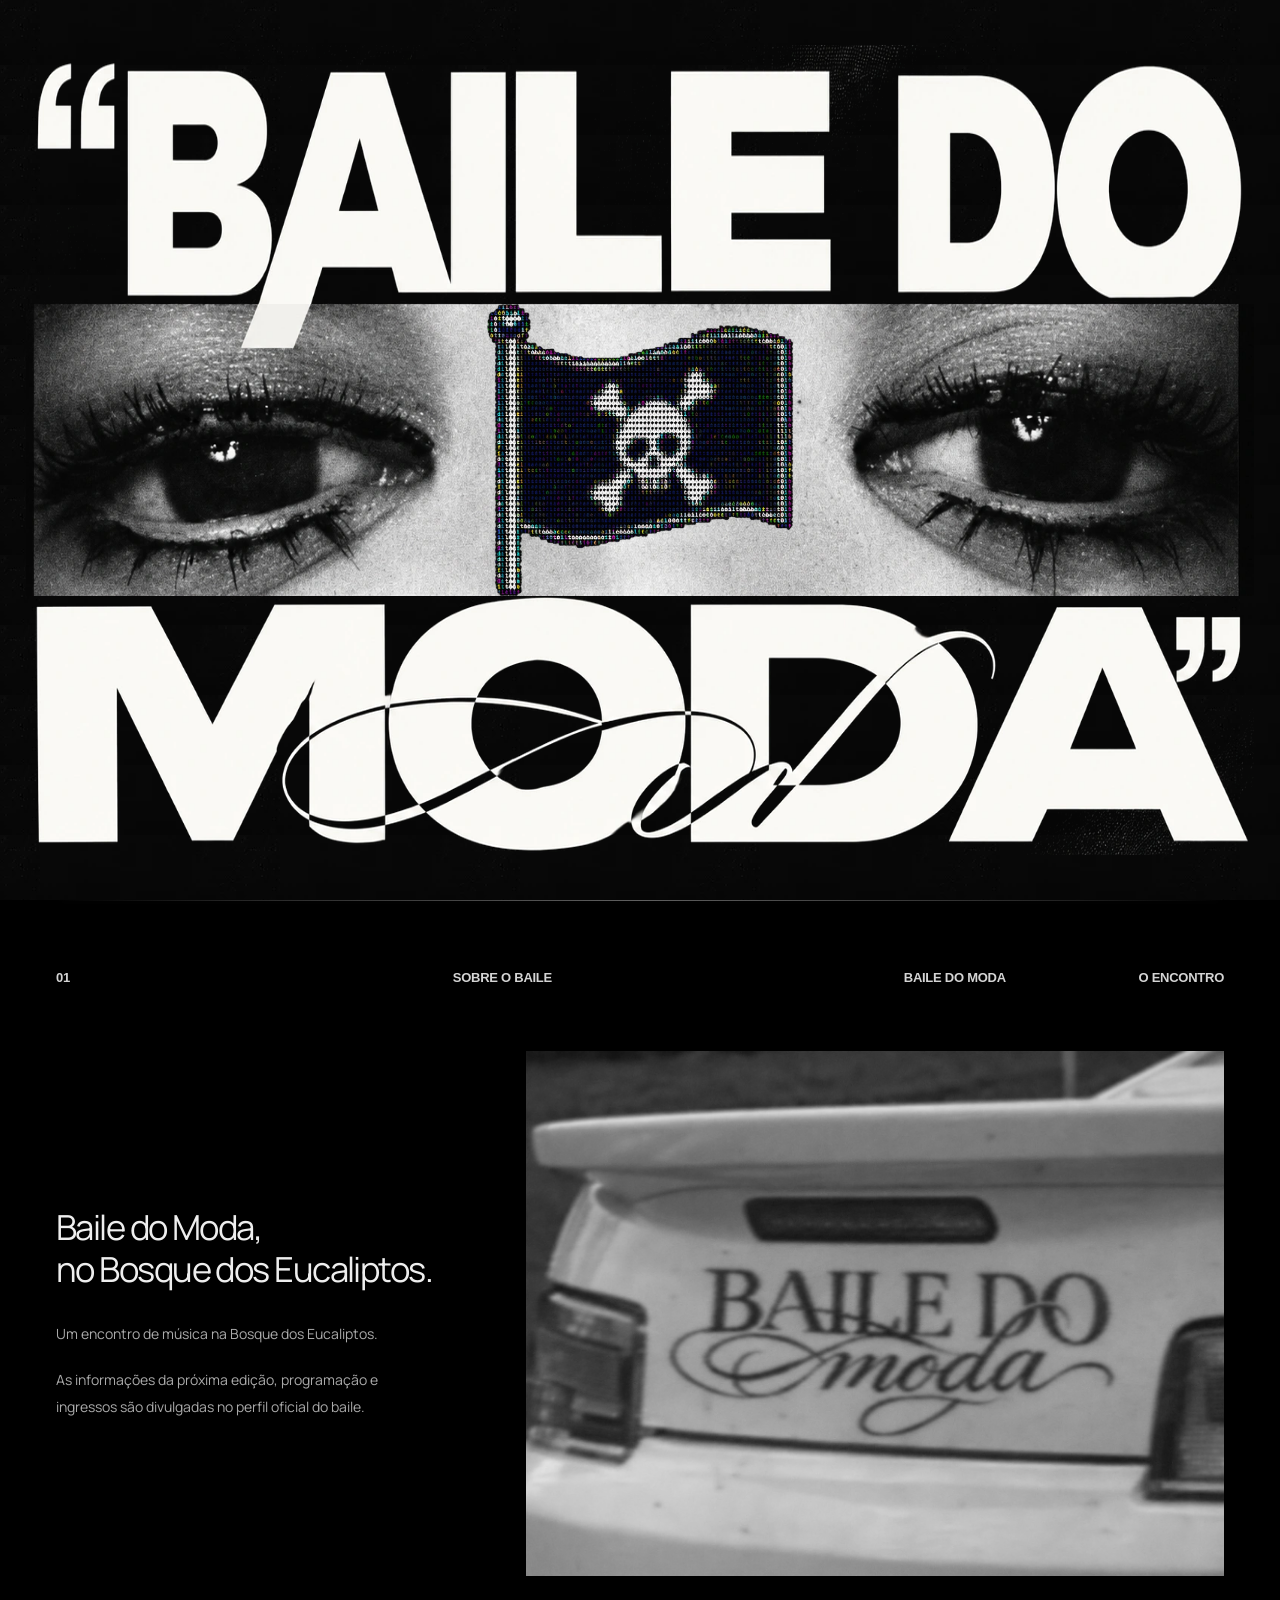
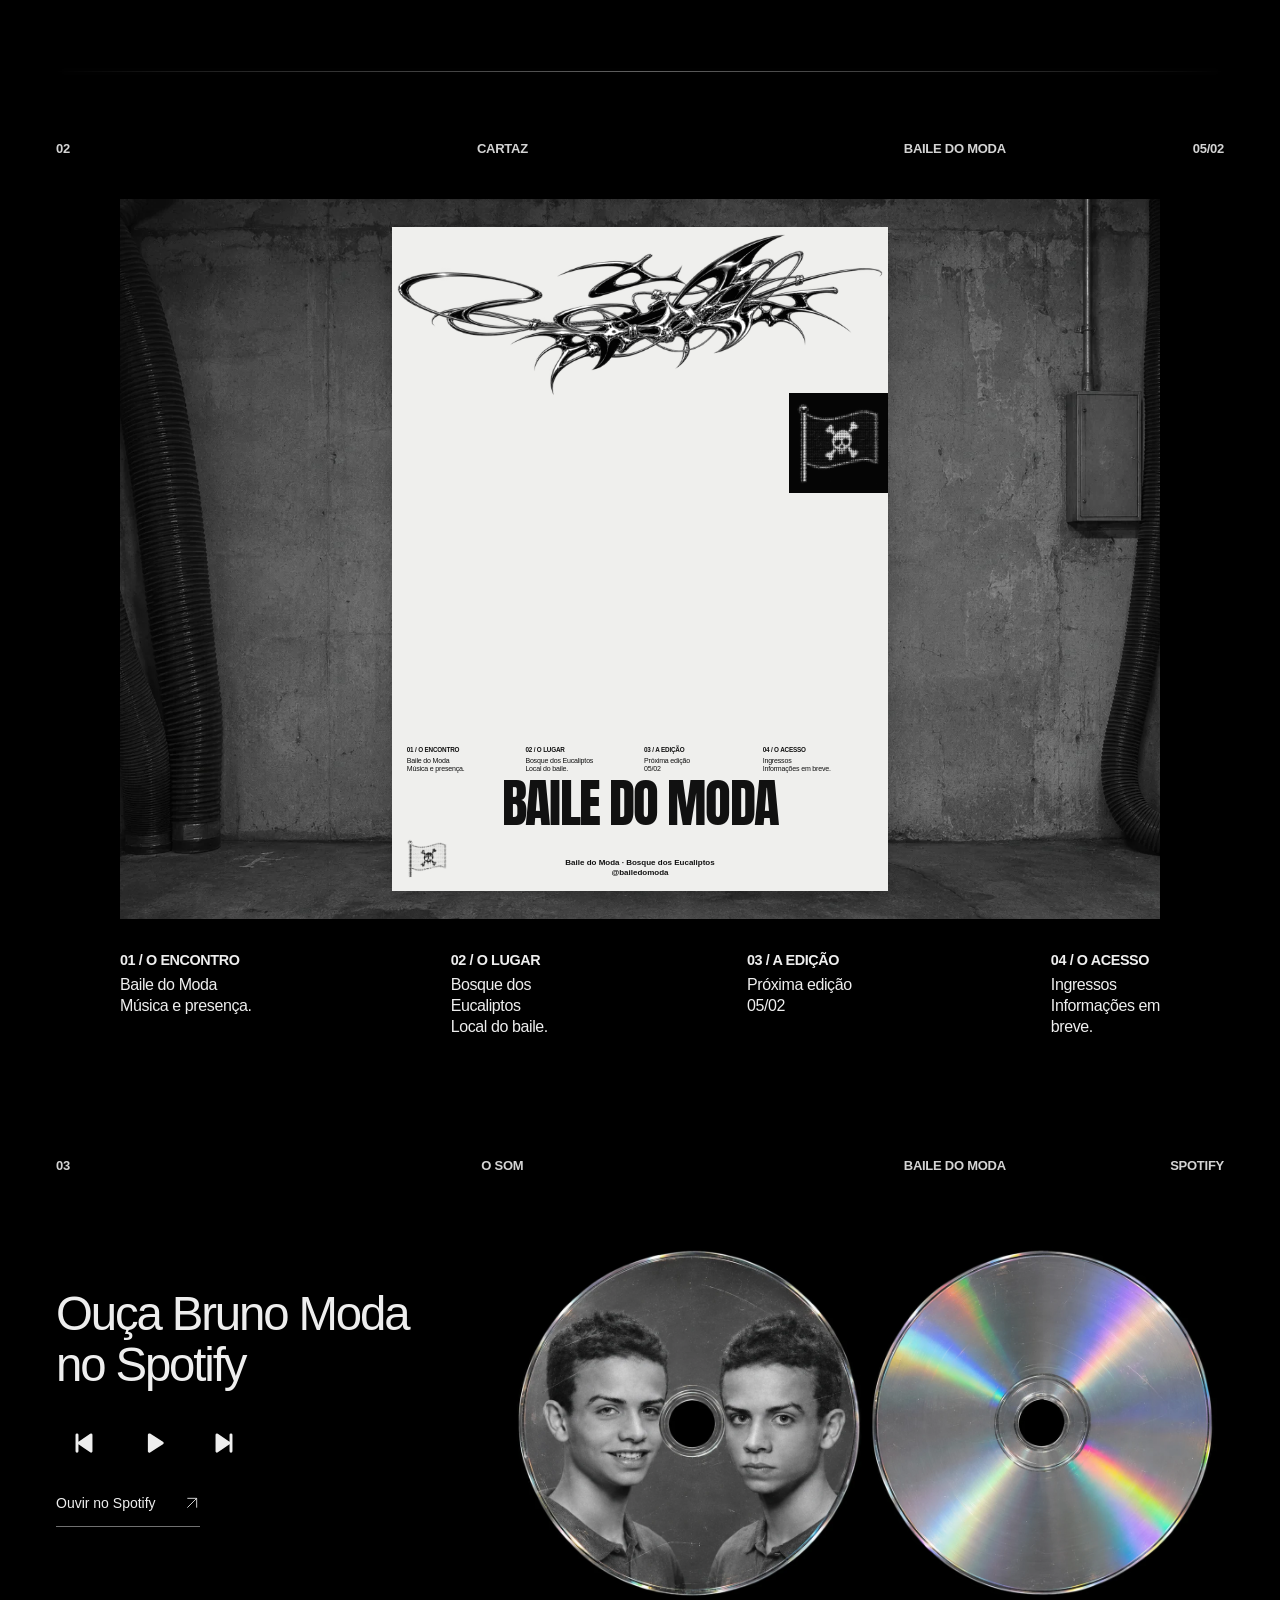
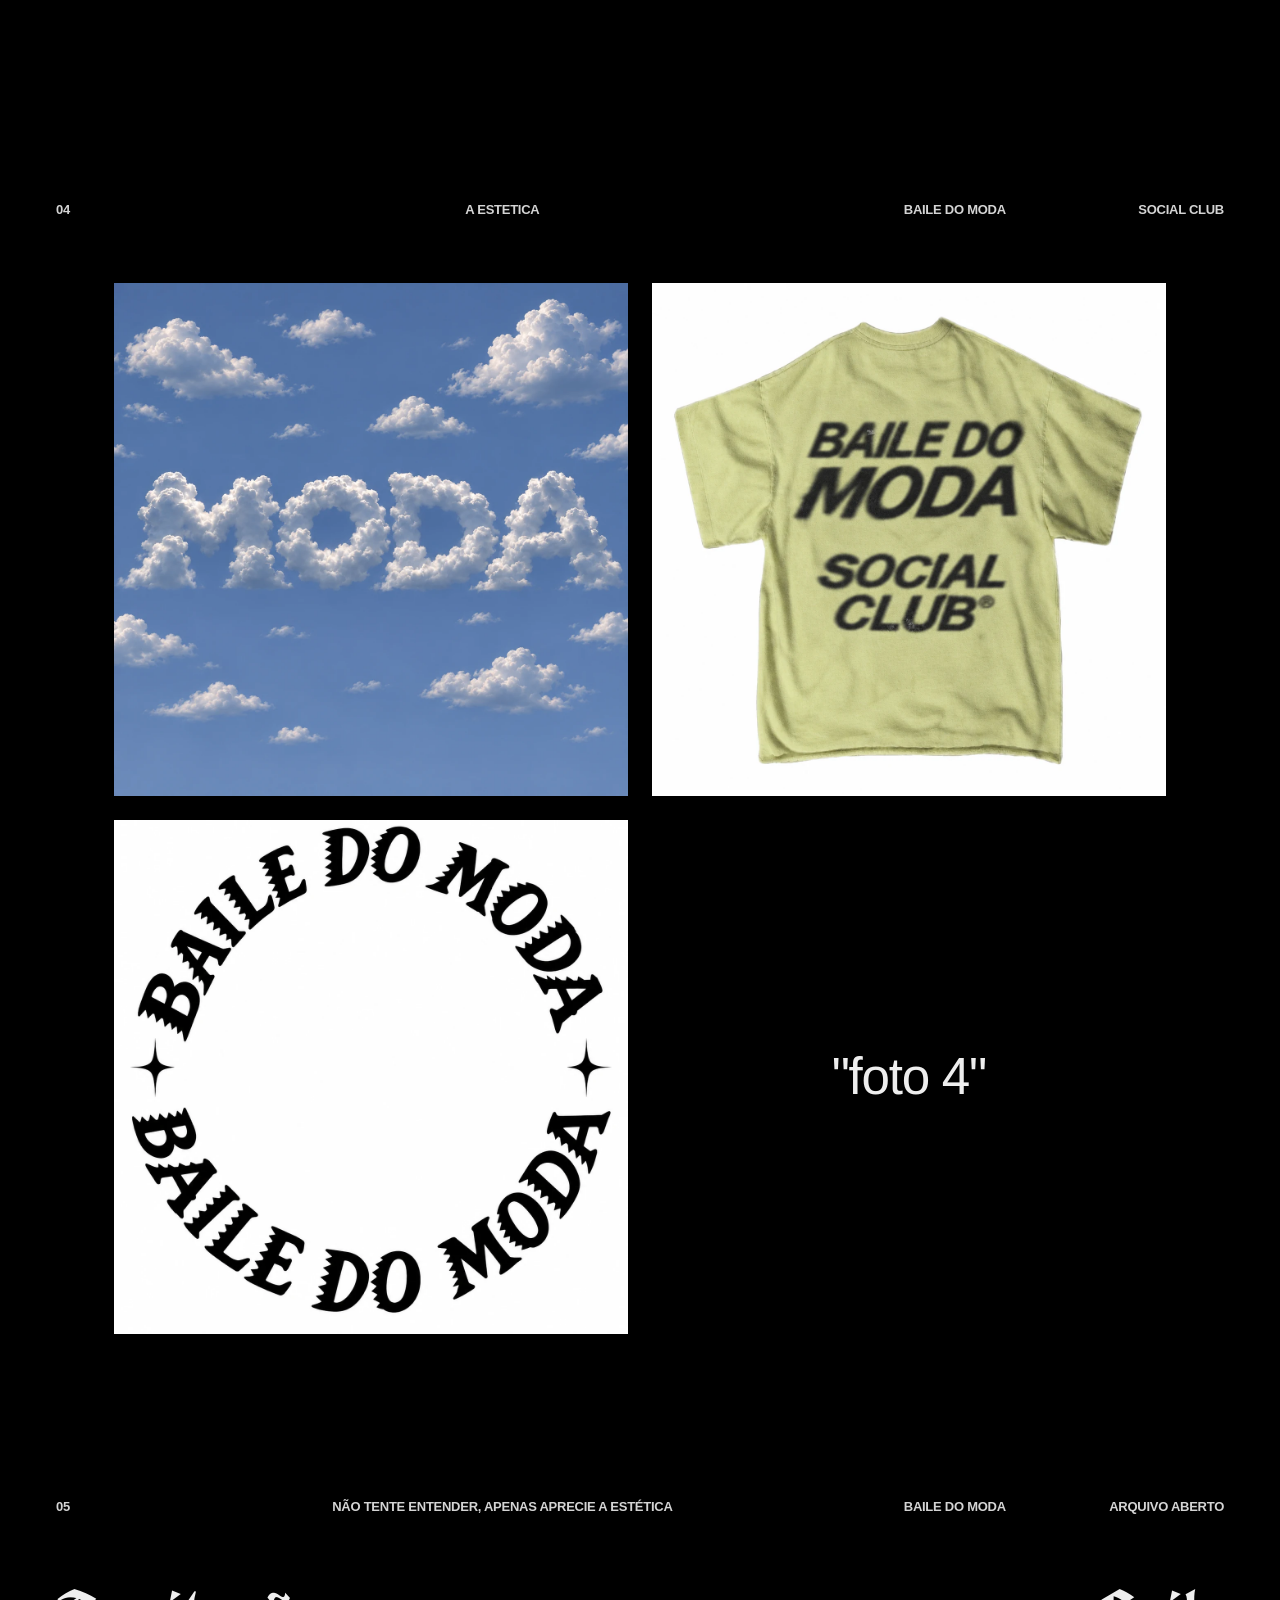
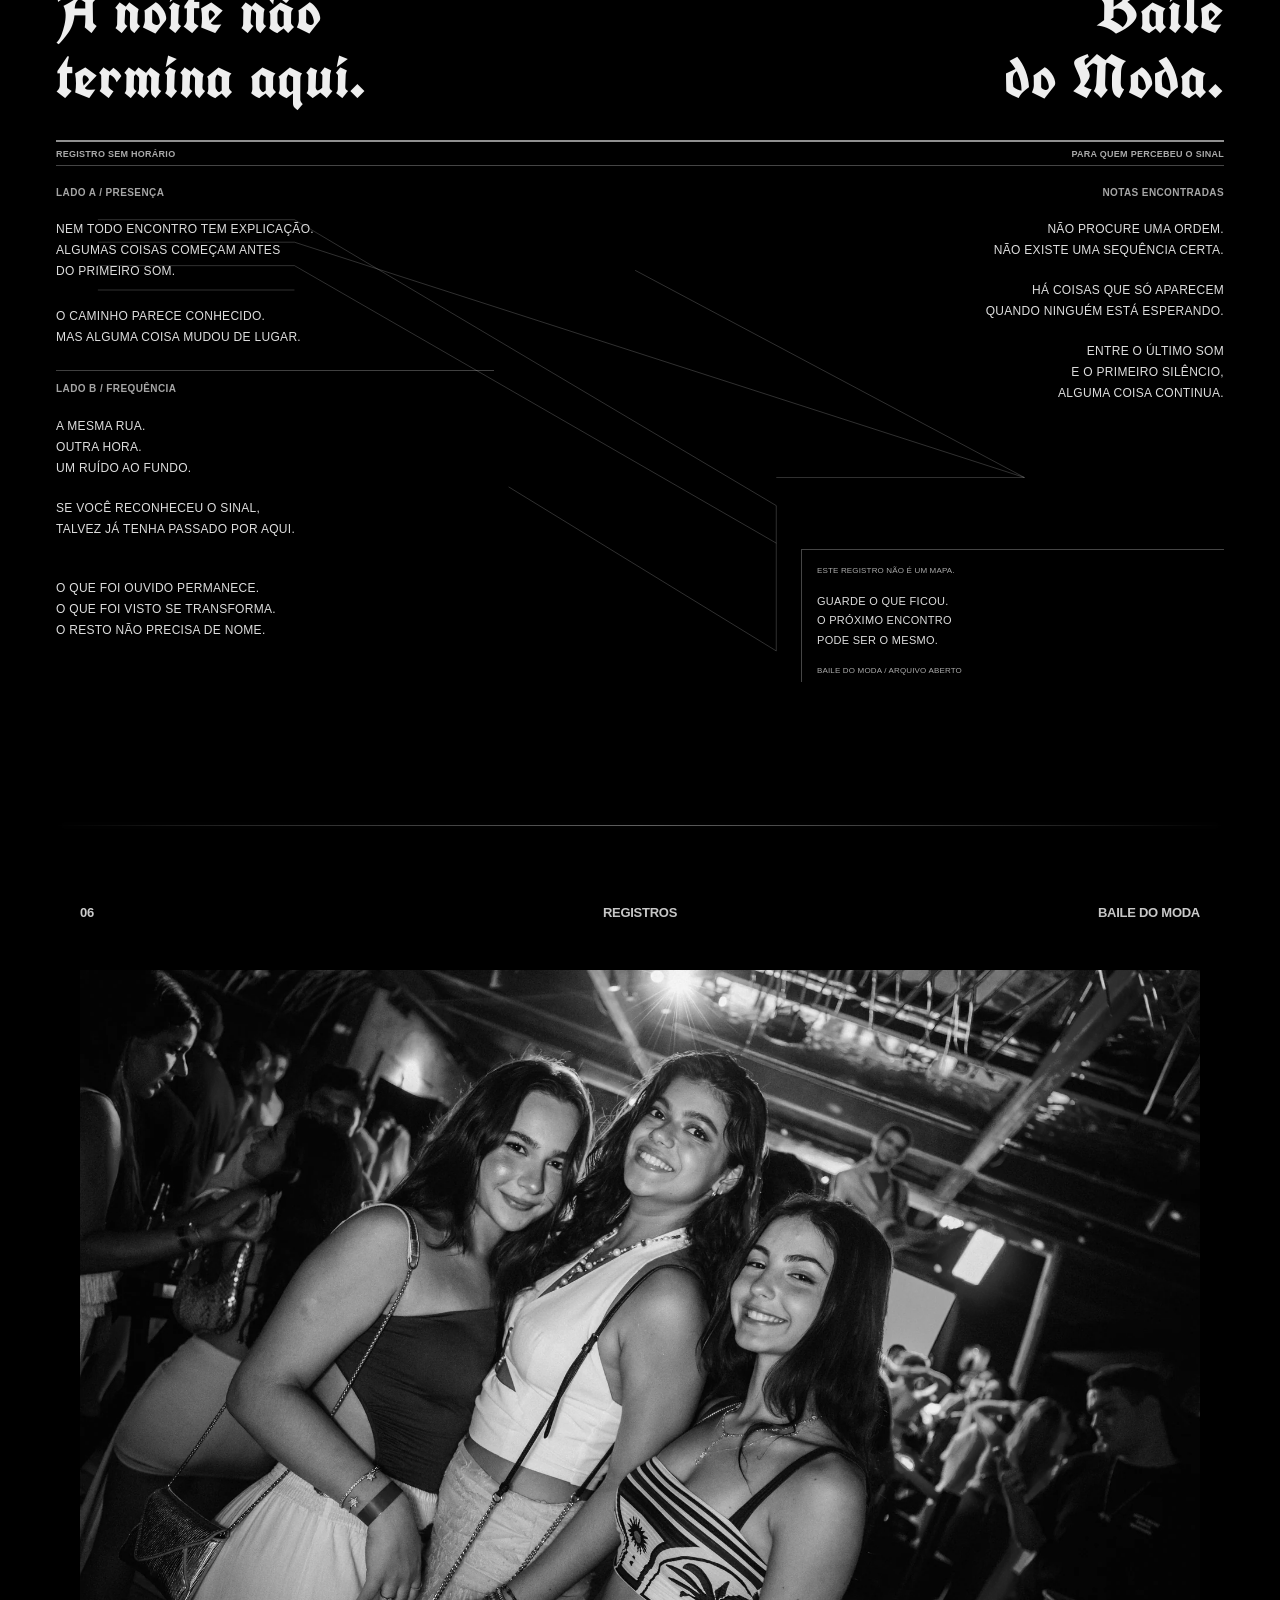
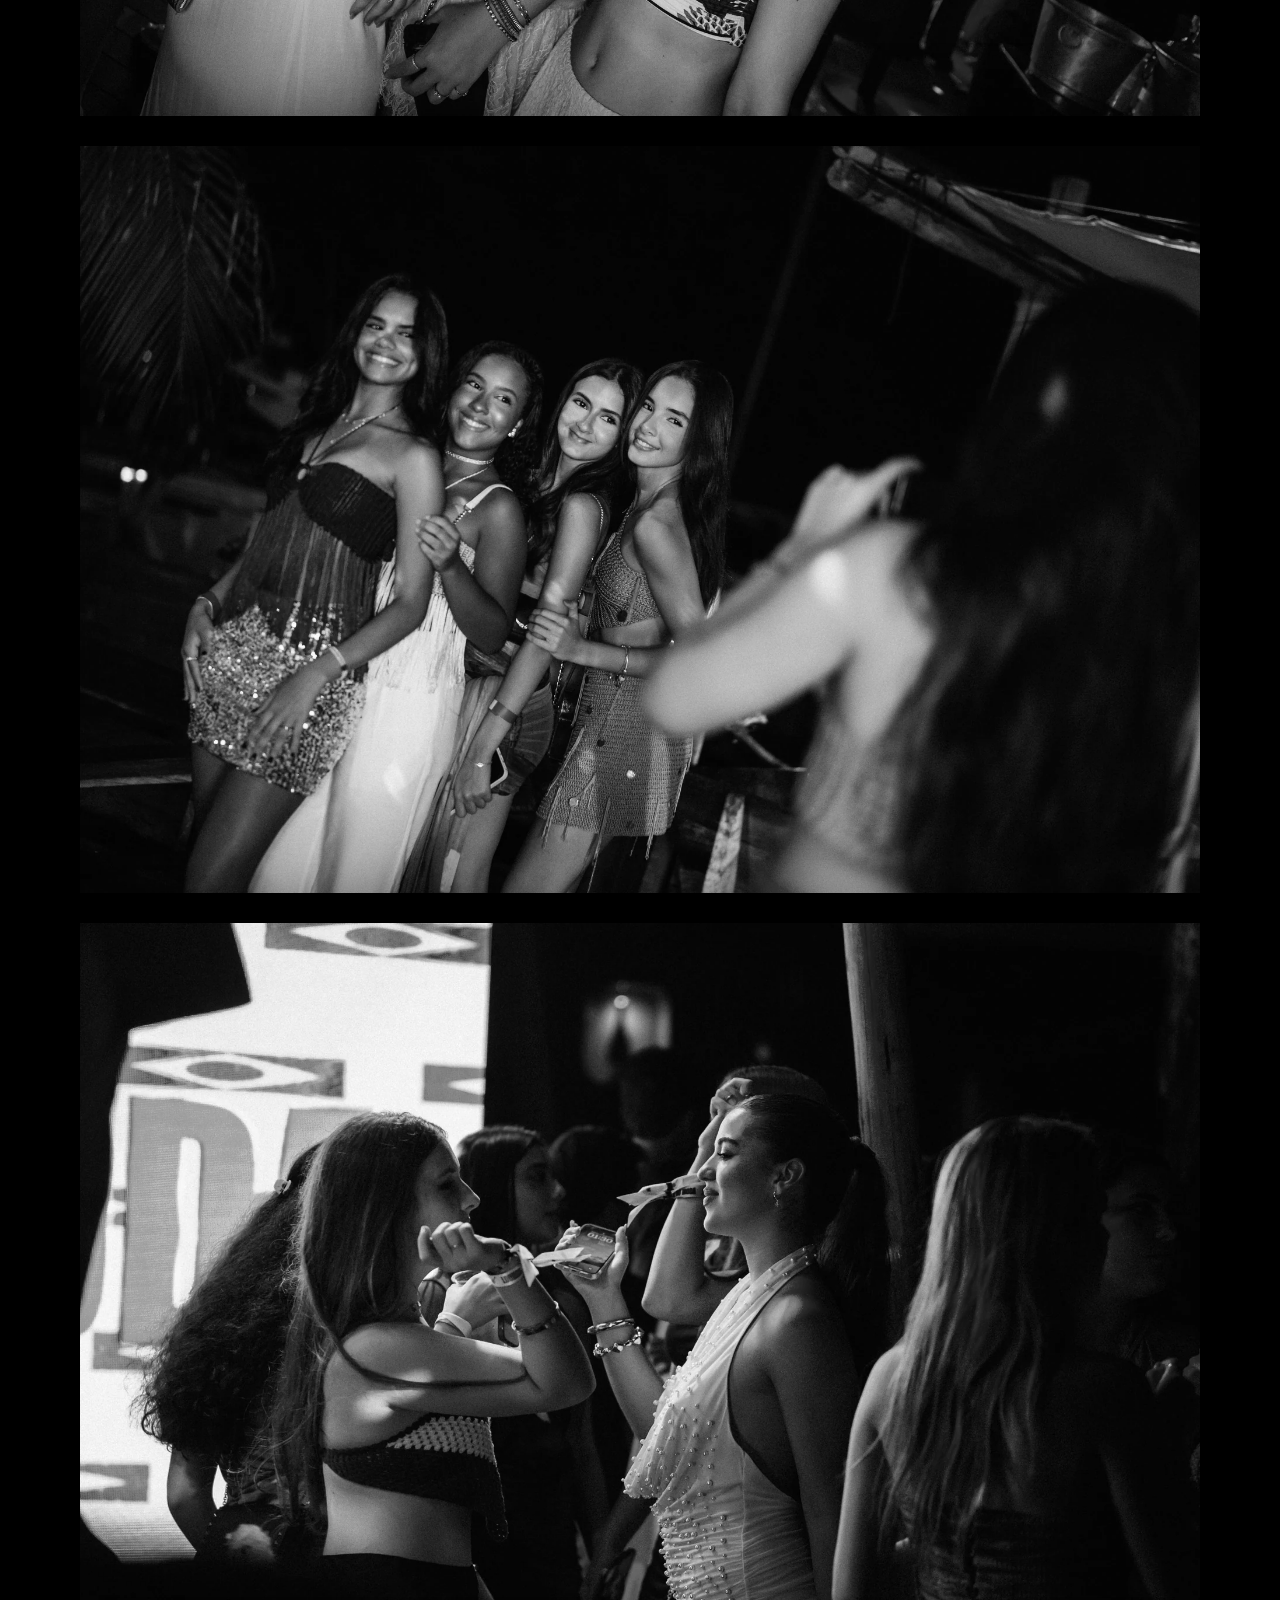
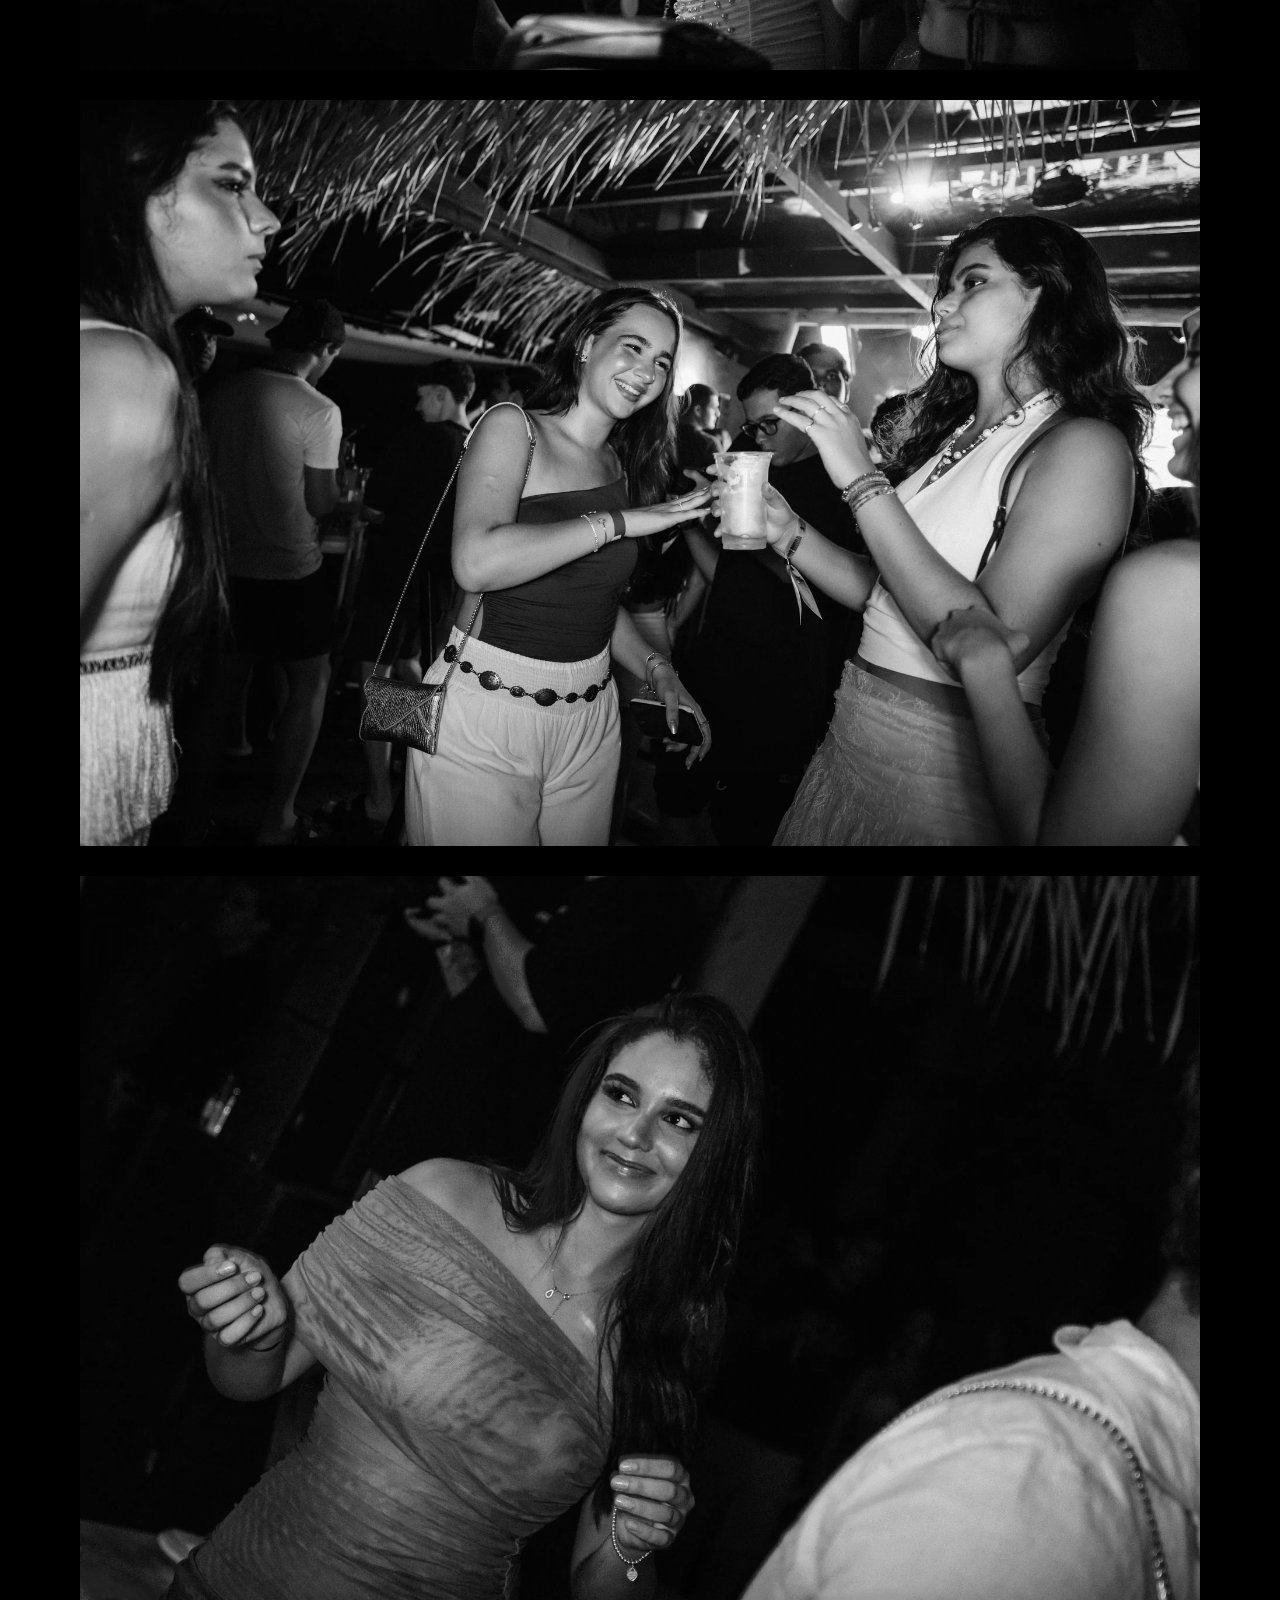
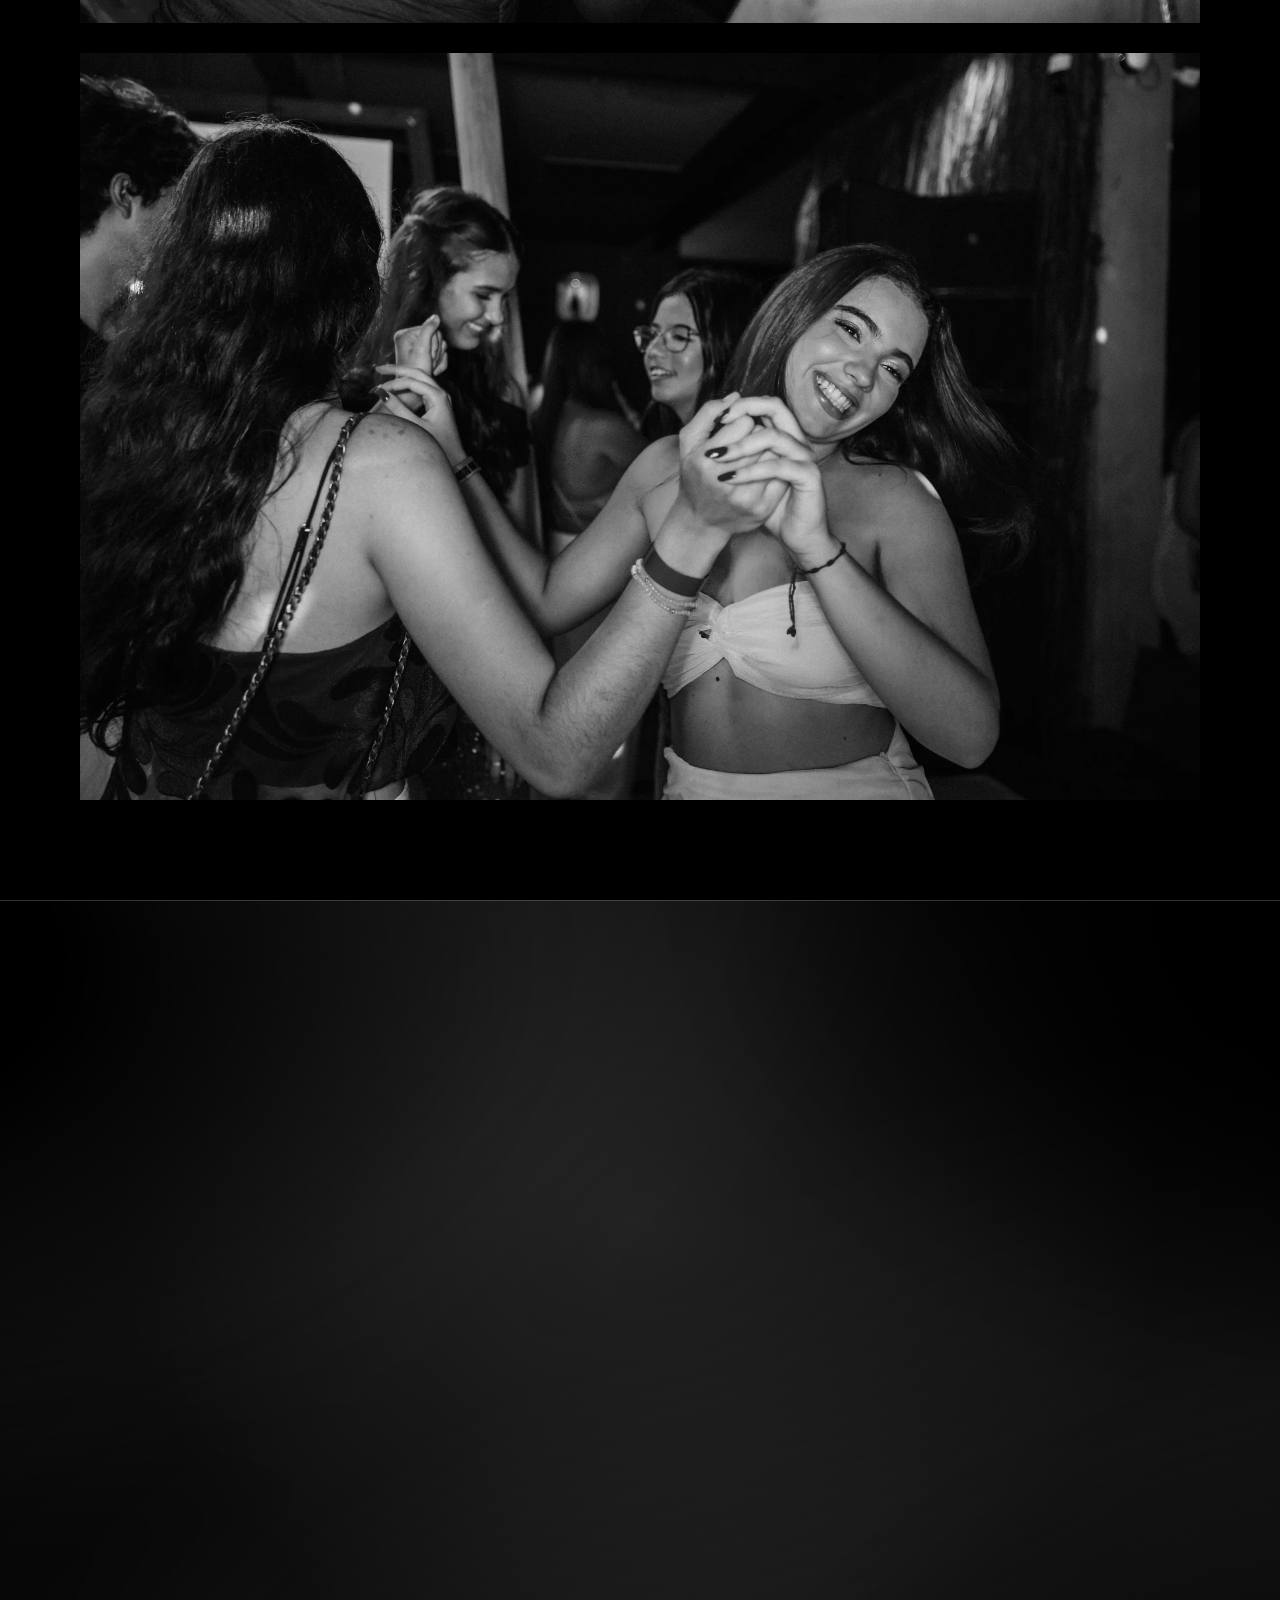
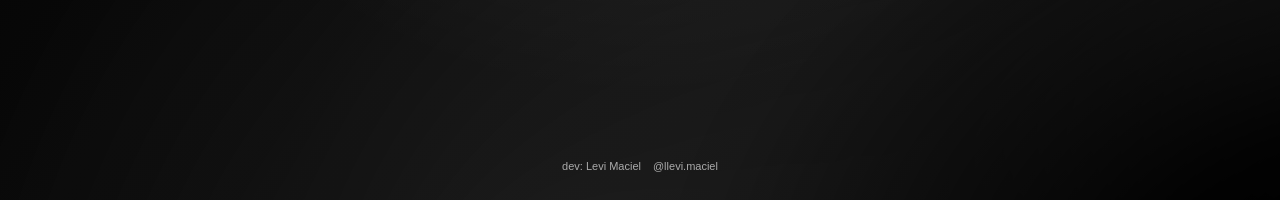
==== index.html @ 9d1437eb "Add files via upload" ====
<!doctype html><html lang="pt-BR"><head><meta charset="utf-8"><meta name="viewport" content="width=device-width,initial-scale=1,viewport-fit=cover"><meta name="theme-color" content="#000000"><meta name="description" content="Baile do Moda. Bosque dos Eucaliptos. O som, o encontro e as informações oficiais da próxima edição."><title>Baile do Moda — Bosque dos Eucaliptos</title><link rel="icon" href="[data-uri]"><style>@font-face{font-family:Blackletter;src:url('[data-uri]') format('truetype');font-weight:700;font-display:swap}@font-face{font-family:Manrope;src:url('[data-uri]') format('truetype');font-weight:200 800;font-display:swap}:root{--ease:cubic-bezier(.16,1,.3,1);--edge:#ffffff28;--section-transition-height:clamp(44px,4.0625vw,78px);color-scheme:dark}*{box-sizing:border-box}html{background:#000;scroll-behavior:smooth;scrollbar-width:none}html::-webkit-scrollbar{display:none}body{margin:0;background:#000;color:#eee;font-family:Manrope,Arial,sans-serif;-webkit-font-smoothing:antialiased}body:has(dialog[open]){overflow:hidden}::selection{background:#eee;color:#000}a,button{-webkit-tap-highlight-color:transparent;touch-action:manipulation}a{color:inherit;text-decoration:none}button{font:inherit;color:inherit;cursor:pointer}button,a{font-variant-emoji:text}button{border:0}button:focus-visible,a:focus-visible,[tabindex]:focus-visible{outline:1px solid #eee;outline-offset:5px}img{display:block;max-width:100%;filter:grayscale(1);user-select:none;-webkit-user-drag:none}h1,h2,h3,p,figure{margin:0}h2{font-family:Blackletter,Georgia,serif;font-weight:700;letter-spacing:-.025em;line-height:1.02}h3{font-weight:500;letter-spacing:-.045em;line-height:1.16}p{line-height:1.8}section{position:relative;scroll-margin-top:35px}.container{width:min(1280px,calc(100% - 112px));margin-inline:auto}.section-space{padding-block:100px}.section-label,.eyebrow{font-family:'Courier New',monospace;font-size:10px;letter-spacing:.12em;line-height:1.5;color:#aaa}.section-label{display:flex;justify-content:center;align-items:center;gap:12px;margin-bottom:28px}.section-label:before{content:'';width:22px;height:1px;background:#777}.section-heading{text-align:center;margin-bottom:55px}.section-heading h2,.studio-section-heading h2{font-size:clamp(60px,6.2vw,88px)}h2>span{color:#8d8d8d}.icon{width:18px;height:18px;fill:none;stroke:currentColor;stroke-width:1.3;flex:none}.button{position:relative;display:inline-flex;justify-content:center;align-items:center;gap:20px;min-height:46px;border:1px solid #ffffff45;border-radius:999px;padding:12px 21px;font-size:12px;background:linear-gradient(145deg,#ffffff0e,transparent 65%);overflow:hidden;transition:border-color .35s,background .35s,transform .35s var(--ease);box-shadow:inset 0 1px #ffffff12}.button:hover{border-color:#ddd;background:#ffffff10;transform:translateY(-3px)}.button-light{color:#111;background:linear-gradient(145deg,#fff,#d6d6d6);border-color:#e6e6e6}.button-light:hover{background:#fff}.button:before{content:'';position:absolute;inset:-50% -90%;background:linear-gradient(105deg,transparent 37%,#ffffff25 49%,transparent 61%);transform:translateX(-40%);animation:button-sheen 5.5s var(--ease) infinite paused;pointer-events:none}.button.in-view:before{animation-play-state:running}.button-light:before{background:linear-gradient(105deg,transparent 37%,#ffffff60 49%,transparent 61%)}.button .icon{transition:transform .5s var(--ease)}.button:hover .icon{transform:translate(2px,-2px)}.text-link{display:inline-flex;align-items:center;justify-content:space-between;gap:28px;font-size:12px;line-height:1.4;padding:10px 0;border:0;border-bottom:1px solid #ffffff45;background:none}.text-link .icon{width:15px;height:15px}.text-link:hover{border-color:#fff}.sr-only{position:absolute;width:1px;height:1px;padding:0;margin:-1px;overflow:hidden;clip:rect(0,0,0,0);white-space:nowrap;border:0}.skip{position:fixed;top:8px;left:8px;z-index:100;background:#fff;color:#000;padding:12px;translate:0 -160%}.skip:focus{translate:0}.opening-scene{position:relative;background:#000}.hero{height:100svh;min-height:580px;max-height:1200px;overflow:hidden;background:#050505;isolation:isolate}.hero-still{position:absolute;inset:0}.hero-still img{width:100%;height:100%;object-fit:cover;object-position:center}.hero-still{z-index:0}.about{min-height:400px;padding:100px 24px 110px;display:grid;place-items:center;isolation:isolate;overflow:hidden;background:#000}.about-light{position:absolute;inset:-5% 0 0;background:url('[data-uri]') center/cover;opacity:.075;filter:grayscale(1);mask-image:linear-gradient(transparent,#000 35%,transparent 90%);pointer-events:none}.statement-content{position:relative;z-index:1;text-align:center}.scroll-phrase{font-size:clamp(45px,5.6vw,82px);line-height:1.18}.scroll-phrase>span{color:#8f8f8f}.section-light-line{position:absolute;left:50%;top:0;transform:translateX(-50%);width:min(1280px,calc(100% - 112px));height:1px;overflow:hidden;background:linear-gradient(90deg,transparent,#ffffff24 15%,#ffffff60 50%,#ffffff24 85%,transparent);box-shadow:0 0 12px #fff1}.section-light-line:after{content:'';display:block;width:30%;height:1px;background:linear-gradient(90deg,transparent,#eee,transparent);animation:divider-scan 6.4s ease-in-out infinite paused;transform:translateX(-110%)}.section-light-line.in-view:after{animation-play-state:running}.projects{padding-top:70px;padding-bottom:100px;isolation:isolate}.project-stack{display:grid;gap:38px;position:relative;isolation:isolate;width:min(1120px,calc((100svh - 155px)*1.51));max-width:100%;margin-inline:auto}.project-card{position:sticky;top:calc(26px + var(--card-index)*16px);border:1px solid #ffffff30;border-radius:20px;overflow:hidden;background:#050505;box-shadow:0 -18px 70px #0008;transform:translateY(var(--stack-y,0px)) scale(var(--stack-scale,1));filter:brightness(var(--stack-brightness,1));transform-origin:50% 0;transition:filter .15s}.project-meta{display:flex;gap:21px;align-items:center;padding:22px 25px;min-height:86px;background:#050505}.project-index{font-family:'Courier New',monospace;font-size:10px;color:#888}.project-meta h3{font-size:24px;line-height:1.2}.project-meta p{font-family:'Courier New',monospace;font-size:9px;letter-spacing:.04em;color:#888;margin-top:7px}.project-visual{overflow:hidden;position:relative;background:#000;border-top:1px solid #ffffff18}.project-visual img{display:block;width:100%;height:auto;max-height:none;object-fit:contain}.project-open{background:#050505}.section-transition{position:absolute;top:-1px;left:0;width:100%;height:var(--section-transition-height);z-index:3;display:block;pointer-events:none}.transition-fill{fill:#000}.transition-edge{fill:none;stroke:#ffffff30;stroke-width:1;vector-effect:non-scaling-stroke}.product-section{padding-top:calc(var(--section-transition-height) + 55px);padding-bottom:90px;background:linear-gradient(#101010,#000 500px);overflow:clip}.product-intro{text-align:center;margin-bottom:52px;position:relative;z-index:4}.product-intro h2{font-size:clamp(58px,5.5vw,82px);line-height:1.08}.product-intro p{font-size:14px;color:#a5a5a5;max-width:680px;margin:22px auto 27px}.product-gallery-scroll-scene{position:relative;width:100%;min-width:0}.product-gallery{--screen-width:min(900px,74vw);--screen-gap:36px;position:relative;width:100%;min-width:0}.product-gallery-viewport{width:100%;overflow-x:auto;overflow-y:hidden;scrollbar-width:none;scroll-snap-type:x mandatory;overscroll-behavior-x:contain;padding:22px 0;outline:none;scroll-padding-inline:calc((100% - var(--screen-width))/2)}.product-gallery-viewport::-webkit-scrollbar{display:none}.product-gallery-viewport:focus-visible{outline:1px solid #aaa;outline-offset:-4px}.product-gallery-track{display:flex;align-items:center;gap:var(--screen-gap);width:max-content;padding-inline:calc((100vw - var(--screen-width))/2);min-width:100%}.product-slide{position:relative;z-index:1;flex:0 0 var(--screen-width);width:var(--screen-width);min-width:0;scroll-snap-align:center;scroll-snap-stop:always;--gallery-yaw:-28deg}.product-slide-plane{transform:perspective(1400px) rotateY(var(--gallery-yaw));transform-origin:50% 50%;transition:transform .56s cubic-bezier(.18,.8,.2,1);background:transparent}.product-slide.is-current{z-index:2;--gallery-yaw:0deg}.music-card{display:grid;grid-template-columns:.93fr 1.07fr;gap:35px;background:linear-gradient(135deg,#171717,#050505 70%);padding:27px;border:1px solid #666;border-radius:18px;box-shadow:inset 0 1px #ffffff15,0 25px 55px #0008;position:relative;overflow:hidden}.music-card:before{content:'';position:absolute;left:28px;top:0;height:1px;width:70px;background:#eee;box-shadow:0 0 18px #fff6}.album-cover{width:100%;height:auto;aspect-ratio:1;object-fit:contain;border:1px solid #7775;border-radius:9px;align-self:center}.player-content{padding:12px 7px;display:flex;flex-direction:column;justify-content:center;min-width:0}.player-label{font-family:'Courier New',monospace;font-size:9px;letter-spacing:.08em;color:#888;margin-bottom:30px}.player-content h3{font-size:clamp(26px,3.2vw,46px);margin-bottom:12px}.player-content>p{font-size:12px;color:#aaa}.track-progress{height:3px;background:#444;overflow:hidden;border-radius:3px;margin-top:38px}.track-progress span{display:block;height:100%;width:0;background:#eee}.player-time{display:flex;justify-content:space-between;font-family:'Courier New',monospace;font-size:9px;color:#888;margin:9px 0 24px}.player-actions{display:flex;align-items:center;justify-content:space-between;gap:15px}.preview-play{display:inline-flex;align-items:center;gap:14px;background:none;border:0;padding:0;min-height:44px;font-size:12px}.play-icon{width:36px;height:36px;border:1px solid #777;border-radius:50%;position:relative;display:block}.play-icon:before{content:'';position:absolute;left:15px;top:12px;border-left:7px solid #eee;border-top:5px solid transparent;border-bottom:5px solid transparent}.preview-play[aria-pressed=true] .play-icon:before{border:0;border-left:2px solid #eee;border-right:2px solid #eee;width:6px;height:10px;left:14px;top:12px}.player-actions>a{display:grid;place-items:center;width:42px;height:42px;border-radius:50%;border:1px solid #555}.player-actions>a .icon{width:16px;height:16px}.player-status{min-height:14px;font-size:9px!important;margin-top:8px;color:#888!important}.product-slide-meta{display:flex;flex-direction:column;gap:7px;padding:16px 5px 0;text-align:left}.product-slide-meta strong{font-size:13px;font-weight:500}.product-slide-meta span{font-size:10px;color:#777}.product-gallery-navigation{display:flex;align-items:center;gap:25px;width:min(1120px,calc(100% - 100px));max-width:calc(100% - 40px);margin:12px auto 0;min-height:46px}.product-screen-name{font-size:12px;color:#aaa;min-width:95px}.product-gallery-progress{height:1px;flex:1;margin-inline:10px;background:#ffffff24}.product-gallery-progress>span{display:block;width:50%;height:1px;background:#ccc;transition:width .35s}.product-gallery-controls{display:flex;align-items:center;gap:16px}.product-gallery-controls>button{display:grid;place-items:center;width:42px;height:42px;border:1px solid #777;border-radius:50%;background:linear-gradient(145deg,#ffffff18,transparent 65%);font-size:20px;box-shadow:inset 0 1px #ffffff30}.product-gallery-controls>button:disabled{opacity:.25;cursor:default}.product-screen-count{font-family:'Courier New',monospace;font-size:10px;color:#888;white-space:nowrap}.product-capabilities{display:grid;grid-template-columns:repeat(4,minmax(0,1fr));gap:16px;margin-top:70px}.product-capabilities article{padding:24px 22px;border:1px solid #ffffff25;background:linear-gradient(135deg,#0c0c0c,#030303);border-radius:12px;min-height:210px}.capability-index{font-family:'Courier New',monospace;font-size:8px;letter-spacing:.05em;color:#888}.product-capabilities h3{font-size:25px;margin:33px 0 15px}.product-capabilities p{font-size:12px;color:#999;line-height:1.8}.services{background:#000;padding-block:65px 70px}.comparison-heading{text-align:center;margin-bottom:55px}.comparison-heading>p{font-family:'Courier New',monospace;font-size:10px;color:#aaa;margin-bottom:20px}.comparison-heading h2{font-size:clamp(58px,5.5vw,82px);line-height:1.07}.comparison-card-stage{position:relative}.comparison-card-stage:before{content:'';position:absolute;top:-80px;left:15%;right:15%;height:120px;background:radial-gradient(ellipse at 50% 100%,#ffffff20,transparent 65%);filter:blur(20px);pointer-events:none}.comparison-panels{display:grid;grid-template-columns:1fr 1fr;border:1px solid #ffffff33;border-radius:20px;overflow:hidden;position:relative;background:#080808;box-shadow:0 20px 70px #0008}.comparison-panel{padding:45px;min-height:510px;display:flex;flex-direction:column;align-items:start;background:#080808;position:relative}.comparison-panel+.comparison-panel{border-left:1px solid #ffffff2a}.comparison-panel h3{font-size:clamp(30px,3.6vw,49px);line-height:1.16;margin:36px 0 32px;letter-spacing:-.045em}.comparison-panel>ul{list-style:none;padding:0;margin:0 0 25px;width:100%;font-size:11px;color:#aaa}.comparison-panel li{padding:13px 0;border-top:1px solid #ffffff1e}.comparison-panel .text-link{margin-top:auto}.comparison-panel-light{background:linear-gradient(135deg,#292929,#101010 75%)}.comparison-panel-light:before{content:'';position:absolute;inset:0;background:linear-gradient(145deg,transparent 45%,#ffffff05 45.1%,transparent 77%);pointer-events:none}.process{padding-block:65px 90px;background:#000}.studio-section-heading{text-align:center;margin-bottom:50px}.studio-process-grid{display:grid;grid-template-columns:repeat(3,minmax(0,1fr));gap:18px}.studio-process-card{position:relative;min-height:325px;border:1px solid #ffffff28;border-radius:14px;padding:28px;background:radial-gradient(ellipse at 95% 0,#ffffff09,transparent 65%),linear-gradient(145deg,#101010,#030303 80%);overflow:hidden;display:flex;flex-direction:column;align-items:start}.studio-process-card:before{content:'';position:absolute;top:0;left:24px;width:48px;height:1px;background:#ccc;box-shadow:0 0 18px #fff5}.process-card-index{display:grid;place-items:center;width:35px;height:35px;border:1px solid #ffffff45;border-radius:50%;font-family:'Courier New',monospace;font-size:9px;background:#171717;box-shadow:0 0 0 6px #ffffff06;margin-bottom:38px}.studio-process-card h3{font-size:28px;margin-bottom:18px}.studio-process-card p{font-size:12px;color:#999;max-width:330px;margin-bottom:25px}.studio-process-card .text-link{margin-top:auto}.signature-section{display:grid;place-items:center;isolation:isolate;overflow:hidden;position:relative;background:#000;padding:75px 24px 100px;min-height:650px;height:min(85svh,810px)}.signature-ambient{position:absolute;inset:0;z-index:0;pointer-events:none;overflow:hidden;background:radial-gradient(ellipse at 50% 36%,#ffffff18,transparent 58%),linear-gradient(128deg,#000,#090909 38%,#070707 67%,#000)}.signature-ambient:before{content:'';position:absolute;inset:-28%;z-index:1;filter:blur(24px);background:radial-gradient(ellipse at 5% 22%,#000,#000f 12%,transparent 30%),radial-gradient(ellipse at 94% 18%,#000,#000e 13%,transparent 31%),radial-gradient(ellipse at 91% 91%,#000,#000e 12%,transparent 30%);animation:shadow-drift 4.8s cubic-bezier(.45,0,.55,1) infinite alternate paused}.signature-ambient:after{content:'';position:absolute;inset:-42%;z-index:0;background:url('[data-uri]') center/100% 100%;filter:grayscale(1) blur(28px) brightness(.35);animation:silver-drift 6.4s cubic-bezier(.45,0,.55,1) infinite alternate paused}.signature-section.in-view .signature-ambient:before,.signature-section.in-view .signature-ambient:after{animation-play-state:running}.signature-content{position:relative;z-index:2;display:flex;align-items:center;flex-direction:column;text-align:center;margin-top:10px}.signature-logo{width:min(190px,30vw);height:auto;mix-blend-mode:screen;filter:grayscale(1) contrast(1.2);margin-bottom:20px}.signature-content h2{font-size:clamp(40px,5vw,68px)}.studio-contact-actions{display:flex;justify-content:center;gap:12px;margin-top:32px}.signature-section footer{position:absolute;bottom:0;left:50%;transform:translateX(-50%);z-index:2;border-top:0;display:flex;justify-content:space-between;gap:20px;padding:25px 0;font-family:'Courier New',monospace;font-size:9px;color:#888}.signature-section footer>span:first-child{color:#ccc}.viewport-glow{position:fixed;bottom:0;left:0;right:0;height:clamp(100px,17svh,170px);background:radial-gradient(ellipse at 50% 145%,#ffffff35,transparent 68%);pointer-events:none;z-index:5;opacity:0;transition:opacity .6s;mask-image:linear-gradient(transparent,#000 70%)}body.past-hero .viewport-glow{opacity:1}.ticket-dialog{background:#101010;color:#eee;border:1px solid #777;border-radius:20px;padding:48px;width:min(540px,calc(100% - 32px));max-height:calc(100svh - 40px);overflow:auto}.ticket-dialog::backdrop{background:#000b;backdrop-filter:blur(8px)}.dialog-close{position:absolute;top:15px;right:15px;width:35px;height:35px;border:1px solid #555;border-radius:50%;background:#ffffff08;font-size:26px}.ticket-dialog h2{font-size:58px;line-height:1.08;margin:28px 0 20px}.ticket-dialog>p:not(.eyebrow){font-size:12px;color:#aaa}.ticket-dialog dl{font-size:12px;margin:25px 0 30px}.ticket-dialog dl>div{padding:15px 0;border-bottom:1px solid #444;display:flex;justify-content:space-between;gap:15px}.ticket-dialog dt{color:#888}.ticket-dialog dd{margin:0;text-align:right}.ticket-dialog .button{width:100%;gap:15px}.motion-ready [data-reveal]{opacity:0;transform:translateY(24px);filter:blur(4px);transition:opacity .85s var(--ease),transform .85s var(--ease),filter .85s var(--ease);transition-delay:var(--reveal-delay,0ms)}.motion-ready [data-reveal].is-visible,.motion-ready [data-reveal]:focus-within{opacity:1;transform:none;filter:none}.hero-stage.is-ready .page-hidden *,.page-hidden *:before,.page-hidden *:after{animation-play-state:paused!important}html.lenis,html.lenis body{height:auto}.lenis.lenis-smooth{scroll-behavior:auto}.lenis [data-lenis-prevent]{overscroll-behavior:contain}
@keyframes button-sheen{0%,65%{transform:translateX(-40%)}100%{transform:translateX(40%)}}@keyframes divider-scan{0%,10%{transform:translateX(-110%)}85%,100%{transform:translateX(440%)}}@keyframes shadow-drift{0%{opacity:.88;transform:translate(-14%,-9%) scale(.92) rotate(-9deg)}50%{opacity:1;transform:translate(14%,13%) scale(1.1) rotate(7deg)}100%{opacity:.94;transform:translate(28%,-11%) scale(.98) rotate(15deg)}}@keyframes silver-drift{0%{opacity:.76;transform:translate(11%,8%) scale(1.04) rotate(6deg)}50%{opacity:1;transform:translate(-10%,-12%) scale(1.14) rotate(-8deg)}100%{opacity:.84;transform:translate(-22%,6%) scale(.98) rotate(-14deg)}}
@media(min-width:901px) and (hover:hover) and (pointer:fine){.product-gallery-scroll-scene.is-scroll-driven .product-gallery{position:sticky}.product-gallery-scroll-scene.is-scroll-driven .product-gallery-viewport{overflow-x:hidden;scroll-snap-type:none}.product-gallery-scroll-scene.is-scroll-driven .product-slide-plane{transition:none}.product-gallery-scroll-scene .product-gallery-controls button{display:none}.product-gallery-scroll-scene .product-gallery-progress>span{transition:none}}
@media(max-width:900px){.container{width:calc(100% - 64px)}.section-space{padding-block:75px}.section-light-line{width:calc(100% - 64px)}.product-section{padding-top:calc(var(--section-transition-height) + 35px)}.project-stack{gap:28px}.project-meta{padding:18px 22px;min-height:75px}.project-meta h3{font-size:22px}.product-gallery{--screen-width:82vw;--screen-gap:24px}.music-card{padding:20px;gap:24px}.player-label{margin-bottom:20px;font-size:8px}.player-content h3{font-size:32px}.player-content>p{font-size:10px}.track-progress{margin-top:27px}.product-capabilities{grid-template-columns:repeat(2,1fr)}.product-capabilities article{min-height:195px}.comparison-panel{padding:30px;min-height:475px}.comparison-panel h3{font-size:34px}.studio-process-grid{gap:12px}.studio-process-card{padding:22px;min-height:355px}.studio-process-card h3{font-size:24px}.studio-process-card p{font-size:11px}.signature-section{height:78svh;min-height:620px}}
@media(max-width:700px){.container{width:calc(100% - 40px)}.section-space{padding-block:60px}.hero{height:100svh;min-height:580px;max-height:1100px}.hero-still img{object-fit:cover;object-position:center}.about{min-height:310px;padding:80px 20px}.scroll-phrase{font-size:clamp(33px,8.3vw,54px);line-height:1.25}.section-label{font-size:9px;margin-bottom:20px}.section-heading h2,.studio-section-heading h2{font-size:clamp(48px,12.2vw,70px);line-height:1.06}.section-heading{margin-bottom:34px}.section-light-line{width:calc(100% - 40px)}.project-stack{width:100%;gap:24px}.project-card{border-radius:14px;top:calc(16px + var(--card-index)*10px)}.project-meta{padding:16px;gap:14px;min-height:68px}.project-meta h3{font-size:19px;letter-spacing:-.04em}.project-meta p{font-size:7px;margin-top:5px}.project-index{font-size:8px}.product-section{padding-top:calc(var(--section-transition-height) + 30px);padding-bottom:60px}.product-intro{margin-bottom:30px}.product-intro h2{font-size:clamp(46px,12vw,65px)}.product-intro p{font-size:12px;margin:21px auto 23px}.button{font-size:11px;min-height:44px;padding:12px 18px;gap:18px}.button .icon{width:16px;height:16px}.product-gallery{--screen-width:85vw;--screen-gap:17px}.product-gallery-viewport{padding-block:18px}.music-card{padding:14px;gap:15px;grid-template-columns: .85fr 1.15fr;border-radius:12px;min-height:220px}.album-cover{border-radius:5px}.player-content{padding:2px 0}.player-label{font-size:6px;letter-spacing:0;margin-bottom:13px}.player-content h3{font-size:clamp(21px,5.8vw,30px);line-height:1.15;margin-bottom:7px}.player-content>p{font-size:8px;line-height:1.5}.track-progress{margin-top:21px;height:2px}.player-time{font-size:7px;margin:7px 0 8px}.preview-play{gap:7px;font-size:8px;min-height:35px}.play-icon{width:29px;height:29px}.play-icon:before{left:12px;top:9px;border-left-width:6px}.preview-play[aria-pressed=true] .play-icon:before{top:9px;left:11px}.player-actions{gap:6px}.player-actions>a{width:29px;height:29px}.player-actions>a .icon{width:12px;height:12px}.player-status{font-size:7px!important;margin-top:3px;line-height:1.3!important}.product-slide-meta{padding-top:12px;gap:5px}.product-slide-meta strong{font-size:11px}.product-slide-meta span{font-size:8px}.product-gallery-navigation{width:calc(100% - 40px);gap:10px;min-height:38px}.product-screen-name{font-size:9px;min-width:70px}.product-gallery-progress{margin-inline:0}.product-gallery-controls{gap:9px}.product-gallery-controls>button{width:32px;height:32px;font-size:17px}.product-screen-count{font-size:8px}.product-capabilities{gap:12px;margin-top:40px}.product-capabilities article{padding:19px 15px;min-height:190px;border-radius:10px}.capability-index{font-size:7px}.product-capabilities h3{font-size:23px;margin-top:26px;margin-bottom:14px}.product-capabilities p{font-size:10px;line-height:1.7}.comparison-heading{margin-bottom:35px}.comparison-heading>p{font-size:9px;margin-bottom:16px}.comparison-heading h2{font-size:clamp(44px,11vw,62px)}.comparison-panels{grid-template-columns:1fr;border-radius:16px}.comparison-panel{padding:29px 26px;min-height:400px}.comparison-panel+.comparison-panel{border-left:0;border-top:1px solid #ffffff2a}.comparison-panel h3{font-size:36px;line-height:1.14;margin:29px 0 26px}.comparison-panel .eyebrow{font-size:9px}.comparison-panel li{font-size:10px;padding:12px 0}.comparison-panel .text-link{font-size:11px}.comparison-card-stage:before{top:-55px;height:90px;filter:blur(15px)}.studio-section-heading{margin-bottom:35px}.studio-process-grid{grid-template-columns:1fr;gap:15px}.studio-process-card{padding:25px;min-height:285px}.process-card-index{margin-bottom:30px}.studio-process-card h3{font-size:27px}.studio-process-card p{font-size:12px;max-width:100%}.studio-process-card .text-link{font-size:11px}.signature-section{min-height:620px;height:80svh;padding:75px 20px 100px}.signature-logo{width:145px;max-width:40vw;margin-bottom:20px}.signature-content h2{font-size:48px}.studio-contact-actions{margin-top:28px;gap:10px}.signature-section footer{padding:22px 0;gap:20px;font-size:7px}.signature-section footer>span:nth-child(2){display:none}.viewport-glow{height:100px;background:radial-gradient(ellipse at 50% 145%,#ffffff28,transparent 68%)}.signature-ambient:before{filter:blur(15px)}.signature-ambient:after{filter:grayscale(1) blur(20px) brightness(.3)}.ticket-dialog{padding:42px 24px 28px;border-radius:16px}.ticket-dialog h2{font-size:48px}.ticket-dialog .eyebrow{font-size:8px}.ticket-dialog dl{font-size:10px}.ticket-dialog .button{font-size:10px}.ticket-dialog>p:not(.eyebrow){font-size:11px}}
@media(max-width:350px){.scroll-phrase{font-size:30px}.project-meta h3{font-size:17px}.project-meta p{font-size:6px}.music-card{padding:11px;gap:12px;min-height:225px;grid-template-columns:.8fr 1.2fr}.player-content h3{font-size:23px}.player-label{font-size:5px}.play-label{font-size:7px}.player-actions{gap:3px}.product-screen-name{min-width:60px;font-size:8px}.product-gallery-controls{gap:6px}.product-gallery-controls>button{width:29px;height:29px}.product-capabilities article{padding:17px 13px}.product-capabilities h3{font-size:21px}.product-capabilities p{font-size:9px}.comparison-panel h3{font-size:32px}.signature-content h2{font-size:41px}}
@media(max-height:600px){.project-card{position:relative;top:auto;transform:none;filter:none}.hero{min-height:520px}}
@media(prefers-reduced-motion:reduce){html{scroll-behavior:auto}*,*:before,*:after{animation:none!important;transition:none!important}.motion-ready [data-reveal]{opacity:1;transform:none;filter:none}.project-card{position:relative;top:auto;transform:none!important;filter:none!important}.button:hover{transform:none}}
/* Keep the complete supplied composition on narrow iPhone screens. */@media(max-width:700px){.hero{background:#050505}.hero-still img{object-fit:contain;object-position:center}}.signature-content{z-index:auto}.signature-logo{position:relative;z-index:2}.signature-content>h2,.studio-contact-actions{position:relative;z-index:2}
/* Small editorial section titles, spaced like the supplied reference. */.section-topline{display:grid;grid-template-columns:.7fr 3fr 1fr 1fr;align-items:start;gap:28px;margin:0 0 64px;color:#d4d4d4;font-family:Arial,Helvetica,sans-serif;font-size:13px;font-weight:600;line-height:1.3;letter-spacing:-.02em;text-transform:uppercase}.section-topline h2{font:inherit;color:inherit;letter-spacing:inherit;line-height:inherit;text-align:center;margin:0}.topline-index{text-align:left;font-variant-numeric:tabular-nums}.topline-brand,.topline-place{text-align:right;white-space:nowrap}.product-intro{margin-bottom:48px}.product-intro>p{margin-top:0}.signature-topline{position:absolute;top:calc(var(--section-transition-height) + 24px);left:50%;transform:translateX(-50%);z-index:3}.signature-topline .section-topline{margin-bottom:0}@media(max-width:900px){.section-topline{font-size:12px;gap:20px;margin-bottom:52px}}@media(max-width:700px){.section-topline{grid-template-columns:24px 1fr auto;font-size:10px;gap:10px;margin-bottom:38px;letter-spacing:-.02em}.section-topline h2{font-size:11px;line-height:1.3}.topline-brand{display:none}.topline-place{font-size:9px}.product-intro{margin-bottom:28px}.signature-topline{top:calc(var(--section-transition-height) + 20px)}}

.event-intro{background:#000;padding-top:70px;padding-bottom:95px}.event-intro-layout{display:grid;grid-template-columns:.72fr 1.28fr;gap:6vw;align-items:center}.event-intro-copy{max-width:380px}.event-intro-copy h3{font-family:Manrope,Arial,sans-serif;font-size:clamp(26px,2.7vw,39px);font-weight:500;letter-spacing:-.045em;line-height:1.23;margin:0 0 30px}.event-intro-copy p{font-size:14px;line-height:1.9;color:#aaa;margin:0 0 20px;max-width:340px}.event-intro-copy p:last-child{margin-bottom:0}.event-intro-photo{min-width:0;margin:0;overflow:hidden}.event-intro-photo img{width:100%;height:auto;aspect-ratio:1447/1087;object-fit:contain;border:0;border-radius:0}.product-section{padding-top:70px;background:#000}.product-section>.container>.section-topline{margin-bottom:42px}.product-gallery-scroll-scene.is-scroll-driven .product-gallery-track{will-change:transform}.product-gallery-scroll-scene.is-scroll-driven .product-gallery-viewport{scroll-behavior:auto;scroll-snap-type:none}.product-gallery-scroll-scene.is-scroll-driven .product-slide-plane{transition:none}.mystery{background:#000;padding-block:65px 85px}.archive-sheet{position:relative;isolation:isolate;overflow:hidden;min-height:790px;padding:35px 42px 24px;background:#d6d6d6;color:#191919;box-shadow:0 0 0 1px #ffffff20;font-family:Arial,Helvetica,sans-serif}.archive-sheet:before{content:'';position:absolute;inset:0;z-index:-1;opacity:.12;pointer-events:none;background-image:url("data:image/svg+xml,%3Csvg xmlns='http://www.w3.org/2000/svg' width='160' height='160'%3E%3Cfilter id='n'%3E%3CfeTurbulence type='fractalNoise' baseFrequency='.82' numOctaves='3' stitchTiles='stitch'/%3E%3C/filter%3E%3Crect width='100%25' height='100%25' filter='url(%23n)' opacity='.7'/%3E%3C/svg%3E")}.archive-heading{display:grid;grid-template-columns:1.4fr 1fr;gap:70px;align-items:start;padding-bottom:30px}.archive-heading h3{font-family:Blackletter,Georgia,serif;font-weight:700;font-size:clamp(38px,4.7vw,66px);letter-spacing:.015em;line-height:1.08}.archive-heading h3:last-child{text-align:right}.archive-rule{display:flex;justify-content:space-between;gap:20px;border-top:2px solid #222;border-bottom:1px solid #333;padding:7px 0 6px;font-size:9px;font-weight:600;letter-spacing:.03em}.archive-body{position:relative;z-index:2;display:grid;grid-template-columns:1fr 1fr;gap:25%;padding-top:14px}.archive-column{font-size:11px;line-height:1.4;letter-spacing:.025em;text-transform:uppercase}.archive-subhead{font-size:10px;font-weight:700;letter-spacing:.04em;margin-bottom:18px}.archive-column p{line-height:1.65;font-size:11px;margin-bottom:19px}.archive-left p:first-of-type{margin-bottom:24px}.archive-left .archive-subhead:not(:first-child){border-top:1px solid #444;padding-top:9px;margin-top:22px}.archive-lower{margin-top:38px}.archive-right{text-align:right}.archive-stamp{border-top:1px solid #444;border-left:1px solid #444;padding:15px 0 5px 15px;margin-top:145px;margin-left:15px;text-align:left}.archive-stamp>span{font-size:8px;letter-spacing:.02em;line-height:1.5;display:block}.archive-stamp p{font-size:10px;margin-block:15px}.archive-lines{position:absolute;z-index:1;inset:0;width:100%;height:100%;pointer-events:none;fill:none;stroke:#333;stroke-width:.8;opacity:.8}.archive-footer{position:relative;z-index:2;display:flex;justify-content:space-between;gap:20px;border-top:1px solid #555;padding-top:12px;margin-top:28px;font-size:8px;letter-spacing:.05em}.mystery .archive-sheet[data-reveal]{filter:none}@media(max-width:900px){.event-intro-layout{grid-template-columns:.85fr 1.15fr;gap:35px}.event-intro-copy h3{font-size:29px}.event-intro-copy p{font-size:12px}.archive-sheet{min-height:720px;padding:28px}.archive-body{gap:18%}.archive-column p{font-size:10px}.archive-stamp{margin-top:130px}}@media(max-width:700px){.event-intro{padding-block:55px 65px}.event-intro-layout{grid-template-columns:1fr;gap:30px}.event-intro-copy{max-width:100%}.event-intro-copy h3{font-size:29px;margin-bottom:22px}.event-intro-copy p{font-size:12px;max-width:100%;margin-bottom:15px}.event-intro-photo{width:100%}.product-section{padding-top:55px}.product-section>.container>.section-topline{margin-bottom:25px}.product-slide-plane{transition:none}.mystery{padding-block:50px 60px}.archive-sheet{min-height:580px;padding:19px 16px 17px}.archive-heading{gap:16px;grid-template-columns:1.3fr 1fr;padding-bottom:20px}.archive-heading h3{font-size:clamp(26px,7.8vw,39px);line-height:1.1;letter-spacing:0}.archive-rule{font-size:5px;gap:16px;padding-block:6px}.archive-body{gap:16%;padding-top:12px}.archive-column,.archive-column p{font-size:7px;letter-spacing:0;line-height:1.65}.archive-subhead{font-size:6px;letter-spacing:0;margin-bottom:14px}.archive-column p{margin-bottom:14px}.archive-left p:first-of-type{margin-bottom:18px}.archive-left .archive-subhead:not(:first-child){padding-top:7px;margin-top:17px}.archive-lower{margin-top:35px}.archive-stamp{margin-top:82px;margin-left:0;padding:10px 0 5px 8px}.archive-stamp>span{font-size:5px}.archive-stamp p{font-size:6px;margin-block:10px}.archive-footer{font-size:5px;letter-spacing:0;gap:14px;margin-top:20px;padding-top:9px}.archive-lines{stroke-width:.75;opacity:.65}}@media(max-width:350px){.event-intro-copy h3{font-size:27px}.archive-heading h3{font-size:25px}.archive-body{gap:12%}.archive-sheet{padding-inline:13px}.archive-column p{font-size:6px}.archive-subhead{font-size:5px}}

/* The archive is live typography on the page, without a paper/image panel. */.archive-sheet{background:transparent;color:#dedede;box-shadow:none;padding:0 0 20px;min-height:760px;overflow:hidden}.archive-sheet:before{display:none}.archive-rule{border-top-color:#ffffff90;border-bottom-color:#ffffff45}.archive-left .archive-subhead:not(:first-child){border-top-color:#ffffff40}.archive-stamp{border-top-color:#ffffff45;border-left-color:#ffffff45}.archive-footer{border-top-color:#ffffff40}.archive-lines{stroke:#ffffff55;opacity:.75}.archive-column,.archive-column p{font-size:12px;line-height:1.75}.archive-subhead{font-size:10px;color:#a5a5a5}.archive-rule,.archive-footer{color:#aaa}.archive-heading h3{color:#eee}.archive-stamp>span{color:#aaa}.archive-stamp p{font-size:11px}.archive-body{gap:25%;padding-top:18px}.archive-lines{top:10px;height:calc(100% - 10px)}@media(max-width:900px){.archive-sheet{min-height:730px;padding:0 0 16px}.archive-body{gap:18%}.archive-column,.archive-column p{font-size:11px}}@media(max-width:700px){.archive-sheet{min-height:0;padding:0 0 16px}.archive-heading{padding-bottom:22px}.archive-heading h3{font-size:clamp(27px,8vw,39px)}.archive-rule{font-size:7px;gap:18px;line-height:1.5;padding-block:8px}.archive-body{gap:12%;padding-top:16px}.archive-column,.archive-column p{font-size:10px;line-height:1.8;letter-spacing:0}.archive-subhead{font-size:8px;margin-bottom:16px}.archive-column p{margin-bottom:21px}.archive-stamp{margin-top:95px;padding-left:10px}.archive-stamp>span{font-size:7px;line-height:1.6}.archive-stamp p{font-size:9px;line-height:1.8}.archive-footer{font-size:7px;line-height:1.6;gap:20px;margin-top:26px}.archive-lines{opacity:.45;top:0;height:100%}}@media(max-width:350px){.archive-heading h3{font-size:25px}.archive-body{gap:10%}.archive-column,.archive-column p{font-size:9px}.archive-subhead{font-size:7px}.archive-stamp p{font-size:8px}}

/* Static hero assembled from the supplied lettering, flag and grain. */.hero-integrated{display:grid;place-items:center;background:#050505 url('[data-uri]') center/260px 260px repeat;isolation:isolate;padding:95px 0}.hero-definitions{position:absolute;width:0;height:0;overflow:hidden}.hero-composition{position:relative;display:grid;grid-template-columns:1fr;gap:45px;width:min(900px,70vw,calc((100svh - 240px)*1.1));max-width:100%;isolation:auto}.hero-type{display:block;width:100%;height:auto;overflow:hidden;mix-blend-mode:screen;filter:contrast(1.12)}.hero-type-top{aspect-ratio:885/335}.hero-type-bottom{aspect-ratio:900/415}.hero-flag-static{position:absolute;top:50%;left:50%;transform:translate(-50%,-50%);width:37%;height:auto;max-height:72%;object-fit:contain;max-width:none;filter:grayscale(1) drop-shadow(0 2px 7px #000a);pointer-events:none}@media(max-width:700px){.hero-integrated{padding:75px 0;min-height:580px;background-size:220px 220px}.hero-composition{width:84vw;gap:62px}.hero-type-top{aspect-ratio:2.2}.hero-type-bottom{aspect-ratio:1.9}.hero-flag-static{width:42%;max-height:65%}}@media(max-height:600px) and (min-width:701px){.hero-integrated{padding:45px 0}.hero-composition{width:min(65vw,calc((100svh - 120px)*1.05));gap:24px}}

/* The complete static composition is anchored to the viewport center. */.hero-composition{position:absolute;inset:0;margin:auto;height:max-content;translate:none}.hero-type-top{aspect-ratio:877/334}.hero-type-bottom{aspect-ratio:902/420}.hero-corners{position:absolute;inset:-26px calc(-1 * clamp(32px,6.2vw,95px));pointer-events:none}.hero-corners>span{position:absolute;width:clamp(19px,2.4vw,33px);height:clamp(19px,2.4vw,33px);border:0 solid #eee}.corner-top-left{top:0;left:0;border-top-width:2px!important;border-left-width:2px!important}.corner-top-right{top:0;right:0;border-top-width:2px!important;border-right-width:2px!important}.corner-bottom-left{bottom:0;left:0;border-bottom-width:2px!important;border-left-width:2px!important}.corner-bottom-right{bottom:0;right:0;border-bottom-width:2px!important;border-right-width:2px!important}@media(max-width:700px){.hero-type-top{aspect-ratio:2.2}.hero-type-bottom{aspect-ratio:1.9}.hero-corners{inset:-24px -12px}.hero-corners>span{width:18px;height:18px}.corner-top-left,.corner-top-right{border-top-width:1.5px!important}.corner-bottom-left,.corner-bottom-right{border-bottom-width:1.5px!important}.corner-top-left,.corner-bottom-left{border-left-width:1.5px!important}.corner-top-right,.corner-bottom-right{border-right-width:1.5px!important}}

@font-face{font-family:PosterDisplay;src:url('[data-uri]') format('truetype');font-weight:400;font-display:swap}.poster-container{width:min(1040px,calc(100% - 112px))}.poster-scene{position:relative;display:grid;place-items:center;height:min(86svh,940px);min-height:580px;overflow:hidden;background:#333 url('[data-uri]') center/cover no-repeat;isolation:isolate}.poster-scene:before{content:'';position:absolute;inset:0;background:#0002;z-index:-1;pointer-events:none}.paper-poster{position:relative;height:calc(100% - 56px);aspect-ratio:355/475;max-width:calc(100% - 56px);background:#efefed;color:#111;box-shadow:0 8px 24px #0004;isolation:isolate;overflow:hidden}.poster-chrome{position:absolute;left:1%;top:1%;width:98%;height:29%;object-fit:contain;object-position:center top;filter:grayscale(1) contrast(1.12);pointer-events:none}.poster-inset{position:absolute;right:0;top:25%;width:20%;aspect-ratio:1;background:#050505;display:grid;place-items:center;padding:8px}.poster-inset img{width:100%;height:auto;filter:grayscale(1);mix-blend-mode:screen}.poster-information{position:absolute;left:3%;right:3%;bottom:2%;text-align:center}.poster-details{display:grid;grid-template-columns:repeat(4,minmax(0,1fr));gap:8px;text-align:left;margin-bottom:3px}.poster-details p{font-family:Arial,Helvetica,sans-serif;font-size:clamp(6px,.55vw,9px);line-height:1.15;letter-spacing:-.025em;color:#111}.poster-details strong,.poster-details span{display:block}.poster-details strong{font-size:.9em;font-weight:700;margin-bottom:3px}.poster-title{font-family:PosterDisplay,Impact,sans-serif;font-size:clamp(35px,4.15vw,70px);font-weight:400;line-height:1;letter-spacing:-.035em;white-space:nowrap;margin:0;text-align:center;color:#111}.poster-colophon{display:grid;grid-template-columns:40px 1fr 40px;align-items:end;gap:9px;margin-top:10px}.poster-colophon>img{width:40px;height:auto;filter:grayscale(1) invert(1);mix-blend-mode:multiply}.poster-colophon p{font-family:Arial,Helvetica,sans-serif;font-size:8px;line-height:1.25;letter-spacing:0;font-weight:600;text-align:center;color:#111}.poster-colophon a{text-decoration:none;color:#111}.poster-colophon a:hover{text-decoration:underline}.poster-colophon a:focus-visible{outline-color:#111;outline-offset:3px}.product-section:has(.poster-scene){overflow:visible}.product-section:has(.poster-scene)>.container>.section-topline{margin-bottom:42px}@media(min-width:1600px){.poster-title{font-size:70px}}@media(max-width:900px){.poster-container{width:calc(100% - 64px)}.poster-scene{height:min(84svh,900px);min-height:550px}.poster-title{font-size:clamp(37px,7vw,63px)}.poster-details p{font-size:7px}.poster-colophon p{font-size:7px}}@media(max-width:700px){.poster-container{width:calc(100% - 40px)}.poster-scene{height:auto;min-height:0;aspect-ratio:3/4;padding:18px 0}.paper-poster{width:calc(100% - 30px);height:auto;max-width:none;aspect-ratio:355/475}.poster-chrome{height:30%;width:100%;left:0;top:1%}.poster-inset{padding:5px}.poster-details{gap:4px;margin-bottom:4px}.poster-details p{font-size:5.5px;line-height:1.17}.poster-details strong{margin-bottom:2px}.poster-title{font-size:clamp(28px,7.9vw,50px);letter-spacing:-.04em}.poster-colophon{grid-template-columns:25px 1fr 25px;gap:5px;margin-top:6px}.poster-colophon>img{width:25px}.poster-colophon p{font-size:5.5px;line-height:1.25}.product-section:has(.poster-scene)>.container>.section-topline{margin-bottom:28px}}@media(max-width:350px){.poster-details p{font-size:4.7px}.poster-colophon p{font-size:4.7px}.poster-title{font-size:7.8vw}}

@media(min-width:701px){.poster-scene{height:min(calc(100svh - 180px),940px);min-height:510px}}

.poster-center-wordmark{position:absolute;left:18%;top:33%;width:61%;margin:0;color:#000;font-family:Blackletter,Georgia,serif;font-size:clamp(35px,3.7vw,60px);font-weight:700;line-height:1.08;letter-spacing:-.02em;text-align:left}@media(max-width:900px){.poster-center-wordmark{font-size:clamp(34px,5.6vw,52px)}}@media(max-width:700px){.poster-center-wordmark{font-size:clamp(27px,8.8vw,43px)}}

/* Plain sans-serif lettering requested for the central poster phrase. */.poster-center-wordmark{font-family:Arial,Helvetica,sans-serif;font-weight:400;letter-spacing:0;line-height:1.22}

/* New supplied art and centered static flag. */.hero-new{background:#000;isolation:isolate}.hero-new-art{position:absolute;inset:0;width:100%;height:100%;max-width:none;object-fit:contain;object-position:center;filter:none;pointer-events:none}.hero-new-flag{position:absolute;inset:0;margin:auto;width:clamp(150px,19vw,310px);height:auto;max-height:42svh;max-width:none;object-fit:contain;filter:grayscale(1);pointer-events:none}.poster-blank-space{position:absolute;left:12%;right:12%;top:43%;bottom:29%;display:flex;align-items:center;justify-content:flex-start;overflow:hidden}.poster-blank-space>.poster-center-wordmark{position:static;inset:auto;width:auto;max-width:100%;margin:0;font-family:Arial,Helvetica,sans-serif;font-weight:400;line-height:1.2;letter-spacing:0;color:#000;font-size:clamp(34px,3.7vw,60px)}@media(max-width:900px){.poster-blank-space>.poster-center-wordmark{font-size:clamp(32px,5.6vw,52px)}}@media(max-width:700px){.hero-new-art{object-fit:contain}.hero-new-flag{width:clamp(82px,22vw,130px);max-height:27svh}.poster-blank-space{top:43%;bottom:29%;left:12%;right:12%}.poster-blank-space>.poster-center-wordmark{font-size:clamp(25px,8.2vw,40px);line-height:1.2}}

/* Full-width static layers, with the flag's original colors preserved. */.hero-eye-scene{position:relative;background:#050505 url('[data-uri]') center/240px 70px repeat;isolation:isolate}.hero-eye-layout{position:absolute;inset:5% 2%;display:grid;grid-template-rows:32% 36% 32%;gap:0;isolation:auto}.hero-eye-title{display:block;width:100%;height:100%;overflow:hidden;mix-blend-mode:screen;filter:contrast(1.08)}.hero-eye-photo{width:100%;height:100%;object-fit:cover;object-position:center;filter:none;pointer-events:none}.hero-eye-flag{position:absolute;inset:0;margin:auto;width:clamp(175px,24vw,380px);height:auto;max-height:39svh;max-width:none;object-fit:contain;filter:none;pointer-events:none}.poster-blank-space{top:45%;bottom:30%;left:12%;right:12%;display:flex;align-items:center;justify-content:flex-start;overflow:hidden}.poster-blank-space>.poster-center-wordmark{position:static;inset:auto;display:block;width:100%;max-width:100%;margin:0;font-family:Arial,Helvetica,sans-serif;font-style:normal;font-weight:400;font-size:clamp(18px,2.4vw,38px);line-height:1.2;letter-spacing:0;text-transform:none;overflow-wrap:normal;color:#000}@media(max-width:700px){.hero-eye-layout{inset:auto 3%;top:0;bottom:0;margin:auto;height:65vw;max-height:70svh;grid-template-rows:32% 36% 32%}.hero-eye-photo{object-fit:fill}.hero-eye-flag{width:clamp(95px,29vw,155px);max-height:29svh;filter:none}.poster-blank-space{top:45%;bottom:30%;left:12%;right:12%}.poster-blank-space>.poster-center-wordmark{font-size:clamp(16px,5.5vw,25px);line-height:1.2}}

.hero-eye-photo{object-fit:fill}


/* Spotify: editorial section and square outlined link. */
.spotify-section{padding-top:30px}.spotify-section>.container>.section-topline{margin-bottom:72px}.spotify-cta{display:grid;grid-template-columns:minmax(0,.8fr) minmax(0,1.4fr);align-items:center;gap:clamp(28px,4vw,64px)}.spotify-cta-copy{padding-block:30px}.spotify-cta h3{font-family:Arial,Helvetica,sans-serif;font-weight:400;font-size:clamp(54px,5.5vw,80px);letter-spacing:-.045em;line-height:1.05;margin:0}.spotify-link{display:inline-flex;align-items:center;justify-content:space-between;gap:28px;min-height:46px;margin-top:36px;padding:12px 0;border:0;border-bottom:1px solid #ffffff70;border-radius:0;background:none;color:#eee;font-family:Arial,Helvetica,sans-serif;font-size:14px;line-height:1.3;box-shadow:none;transition:border-color .2s}.spotify-link:hover,.spotify-link:focus-visible,.spotify-link:active{border-radius:0;background:none;color:#fff;border-bottom-color:#fff;box-shadow:none}.spotify-link::before,.spotify-link::after{content:none}.spotify-link .icon{width:16px;height:16px}.spotify-cta-cds{display:block;width:100%;height:auto;filter:none;object-fit:contain}@media(max-width:700px){.spotify-section{padding-top:18px}.spotify-section>.container>.section-topline{margin-bottom:48px}.spotify-cta{grid-template-columns:minmax(0,1fr);gap:40px}.spotify-cta-copy{padding:0}.spotify-cta h3{font-size:56px}.spotify-link{min-height:46px;margin-top:28px;font-size:14px;padding:12px 0}}

/* The poster metadata repeated below the image. */
.poster-caption-details{display:grid;grid-template-columns:repeat(4,max-content);justify-content:space-between;gap:32px;margin-top:32px;color:#eee;text-align:left}.poster-caption-details p{font-family:Arial,Helvetica,sans-serif;font-size:16px;line-height:1.3;letter-spacing:-.025em;color:inherit}.poster-caption-details strong,.poster-caption-details span{display:block}.poster-caption-details strong{font-size:.9em;font-weight:700;margin-bottom:5px}@media(max-width:700px){.poster-caption-details{grid-template-columns:repeat(2,max-content);gap:24px 20px;margin-top:24px}.poster-caption-details p{font-size:14px}}

/* Three supplied artworks, with two above and the third below the first. */
.aesthetic-images{display:grid;grid-template-columns:repeat(2,minmax(0,1fr));gap:24px;align-items:start;width:90%;max-width:1120px;margin-inline:auto}.aesthetic-images img{display:block;width:100%;height:auto;filter:none;border:0;border-radius:0;box-shadow:none}.aesthetic-images img:nth-child(3){grid-column:1}@media(max-width:700px){.aesthetic-images{width:calc(100% + 16px);max-width:none;margin-inline:-8px;gap:10px}}

/* Plain quoted identity replacing the contact heading and flag. */
.signature-content{max-width:100%}.signature-content .signature-placeholder{font-family:Arial,Helvetica,sans-serif;font-weight:400;line-height:1.15;letter-spacing:-.025em}

.aesthetic-placeholder{grid-column:2;display:grid;place-items:center;width:100%;aspect-ratio:1;margin:0;color:#eee;font-family:Arial,Helvetica,sans-serif;font-size:clamp(24px,4vw,56px);font-weight:400;line-height:1.15;letter-spacing:-.025em;text-align:center}

.signature-divider{position:absolute;top:0;left:0;width:100%;height:1px;background:#ffffff30;z-index:3;pointer-events:none}

/* The closing section fills the viewport without an anchor offset. */
.signature-section{height:100svh;min-height:480px;scroll-margin-top:0}.signature-content{margin-top:0}.signature-content .signature-placeholder{font-size:clamp(36px,4.2vw,56px)}@media(max-width:700px){.signature-content .signature-placeholder{font-size:40px}}@media(max-width:350px){.signature-content .signature-placeholder{font-size:36px}}

.signature-brand-logo{position:relative;z-index:2;display:block;width:clamp(240px,27vw,380px);max-width:80vw;max-height:42svh;height:auto;object-fit:contain;filter:none}

/* Independent discs: only the portrait side rotates during playback. */
.spotify-cta h3{font-size:clamp(36px,3.7vw,56px);line-height:1.08}.spotify-actions{display:flex;flex-wrap:wrap;align-items:center;gap:12px 28px;margin-top:32px}.spotify-actions .spotify-link{margin-top:0}.cd-status{min-height:1.6em;margin-top:14px;font-family:Arial,Helvetica,sans-serif;font-size:12px;line-height:1.6;color:#aaa}.spotify-cds{display:grid;grid-template-columns:repeat(2,minmax(0,1fr));align-items:center;gap:0;width:100%;isolation:isolate}.cd-disc{width:100%;aspect-ratio:1;border-radius:50%;background-image:url('[data-uri]');background-size:200% 100%;background-repeat:no-repeat;background-position:left center;filter:none}.cd-disc-back{background-position:right center}.cd-disc-front{animation:cd-clockwise 12s linear infinite paused;transform-origin:50% 50%;will-change:auto}.spotify-section.cd-playing .cd-disc-front{animation-play-state:running;will-change:transform}@keyframes cd-clockwise{from{transform:rotate(0deg)}to{transform:rotate(360deg)}}@media(max-width:700px){.spotify-cta h3{font-size:40px}.spotify-actions{margin-top:28px;gap:10px 24px}}@media(max-width:350px){.spotify-cta h3{font-size:36px}}@media(prefers-reduced-motion:reduce){.cd-disc-front{animation:none}}

/* Minimal developer signature at the bottom of the page. */
.signature-section footer{flex-wrap:wrap;row-gap:16px}.developer-credit{flex-basis:100%;display:flex;flex-wrap:wrap;align-items:center;justify-content:center;gap:6px 12px;font-family:Arial,Helvetica,sans-serif;font-size:11px;line-height:1.5;color:#aaa}.developer-credit a{text-underline-offset:3px}.developer-credit a:hover{text-decoration:underline;color:#eee}

/* Large, borderless CD transport icons. */
.cd-transport{display:flex;align-items:center;gap:14px;margin-top:16px}.cd-transport-button{display:grid;place-items:center;flex:0 0 56px;width:56px;height:56px;padding:0;border:0;border-radius:0;background:none;color:#eee;box-shadow:none;transition:color .2s,opacity .2s}.cd-transport-button:hover{color:#fff;background:none}.cd-transport-button:active{opacity:.65}.cd-transport-button:focus-visible{outline:0;box-shadow:0 2px 0 currentColor}.cd-transport-button .icon{width:28px;height:28px;fill:currentColor;stroke-width:2.5;stroke-linejoin:round;stroke-linecap:round}

.spotify-cta-copy .cd-transport{margin-top:24px}.spotify-cta-copy .spotify-actions{margin-top:10px}

/* Registros: the six photographs use the native vertical stack from Clean. */
.registros-section{--reg-width:min(1120px,calc(100vw - 112px),calc((100svh - 96px)*1.5));--reg-pin:26px;--reg-offset:16px;--reg-gap:30px;padding-top:80px;padding-bottom:100px;background:#000;overflow:visible}
.registros-header,.registros-sequence{width:var(--reg-width);max-width:100%;margin-inline:auto}.registros-header .section-topline{grid-template-columns:minmax(0,1fr) auto minmax(0,1fr);margin-bottom:48px}.registros-header .topline-index{grid-column:1}.registros-header h2{grid-column:2;justify-self:center}.registros-header .topline-brand{grid-column:3;text-align:right}
.registros-sequence{display:grid;gap:var(--reg-gap);align-items:start;position:relative;isolation:isolate}.registro-photo{position:relative;align-self:start;margin:0;width:100%;aspect-ratio:3/2;overflow:hidden;background:#070707;border-radius:0;transform-origin:50% 0}.registro-photo img{display:block;width:100%;height:100%;object-fit:cover;object-position:50% 50%;filter:grayscale(1)}
html.registros-motion .registro-photo{position:sticky;top:calc(var(--reg-pin) + var(--registro-index)*var(--reg-offset));z-index:var(--registro-index);box-shadow:0 -18px 70px #0007}html.registros-motion .registros-in-view .registro-photo{will-change:transform}
@media(max-width:700px){.registros-section{--reg-width:calc(100vw - 32px);--reg-pin:18px;--reg-offset:12px;--reg-gap:24px;padding-top:55px;padding-bottom:65px}.registros-header .section-topline{margin-bottom:36px}.registro-photo{border-radius:0}}

</style></head><body><a class="skip" href="#universo">Pular para o conteúdo</a>

<main><div class="opening-scene"><section class="hero hero-eye-scene" id="inicio" aria-labelledby="hero-title"><h1 class="sr-only" id="hero-title">Baile do Moda</h1><svg class="hero-definitions" width="0" height="0" aria-hidden="true"><defs><image id="hero-eye-lettering-source" href="[data-uri]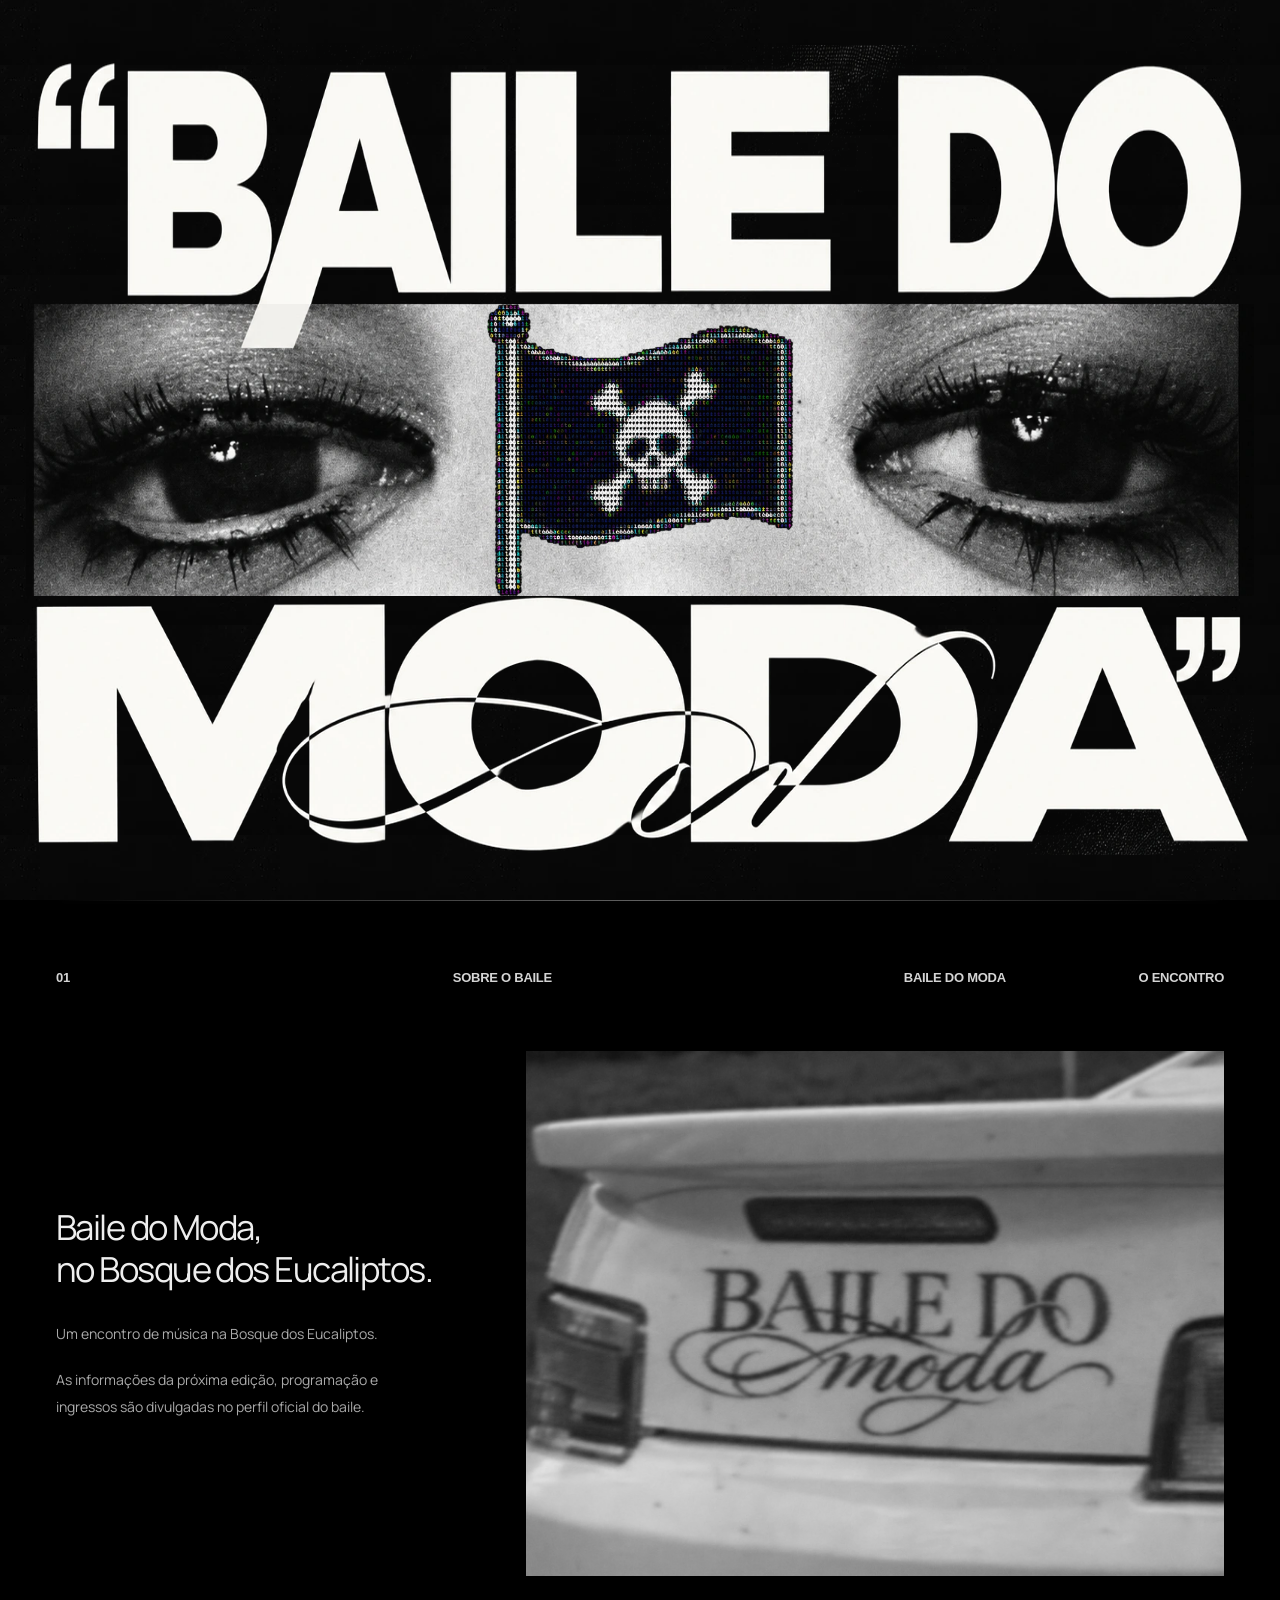
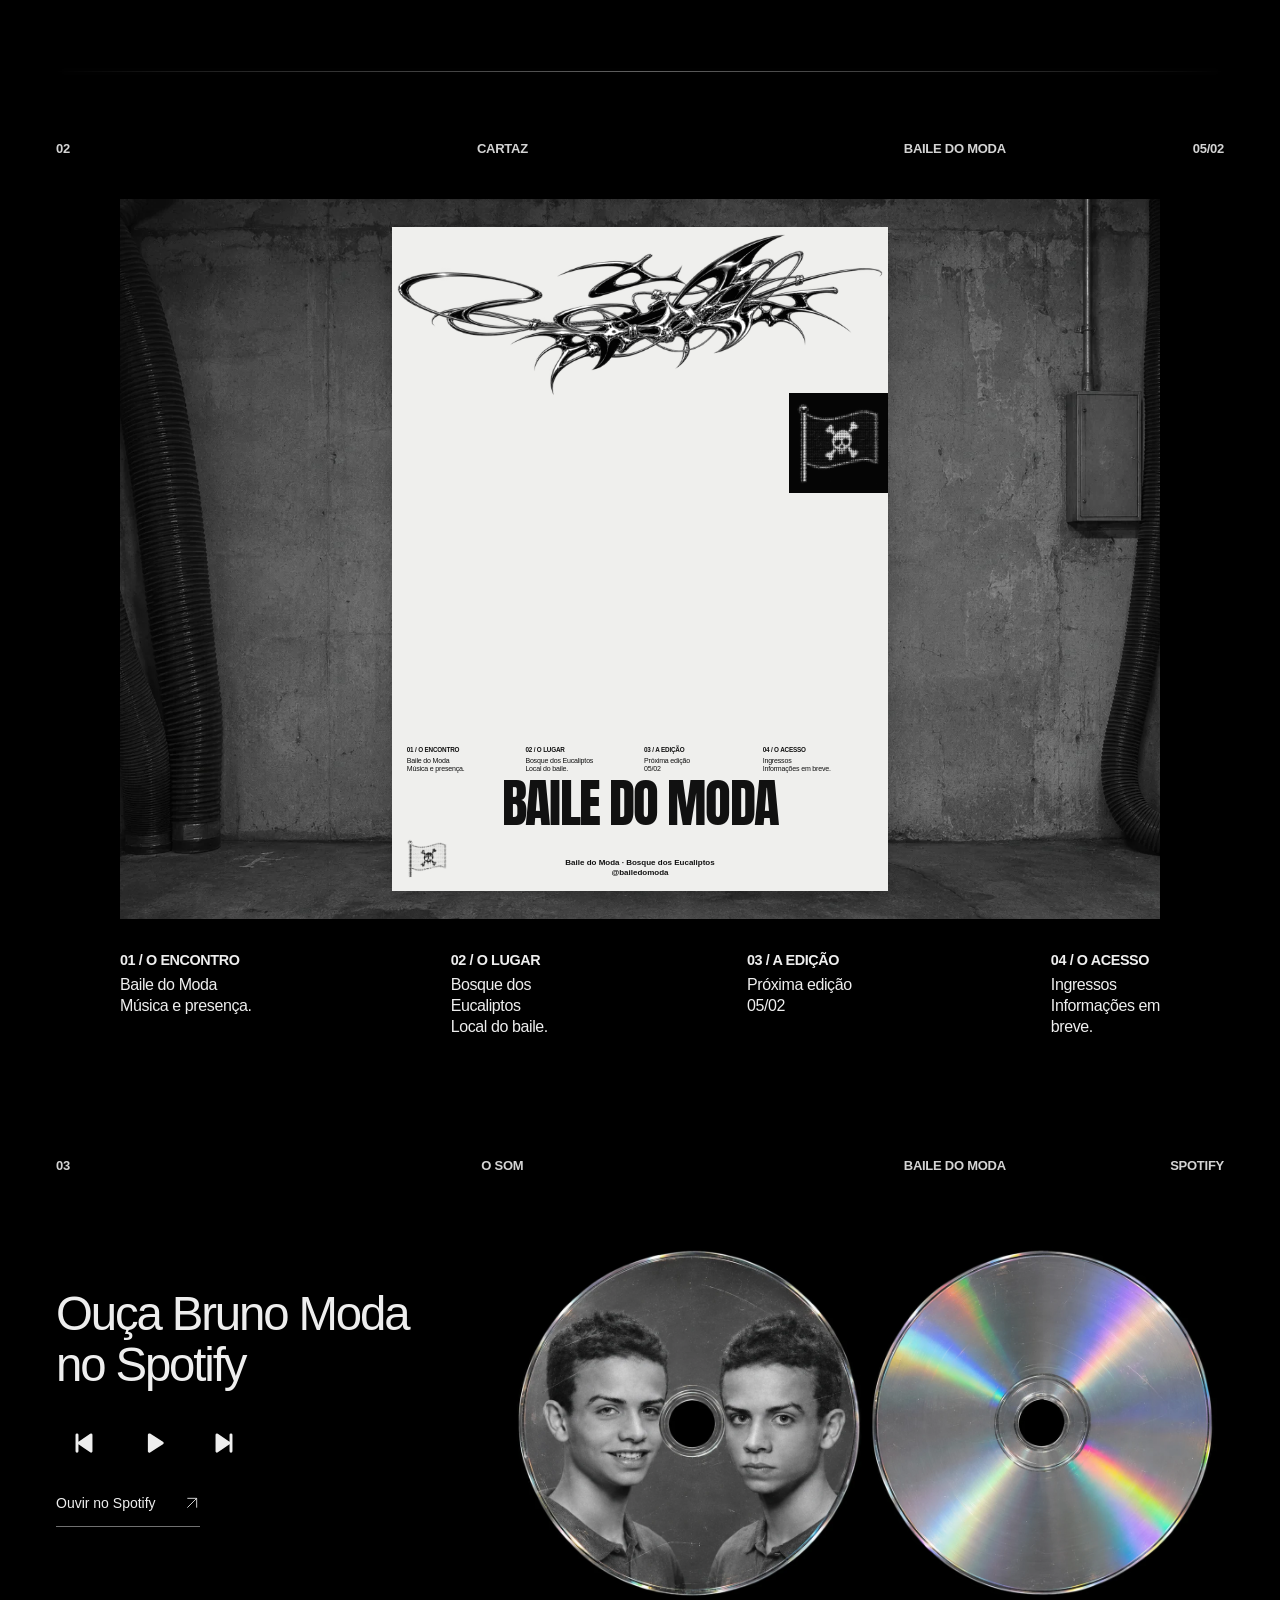
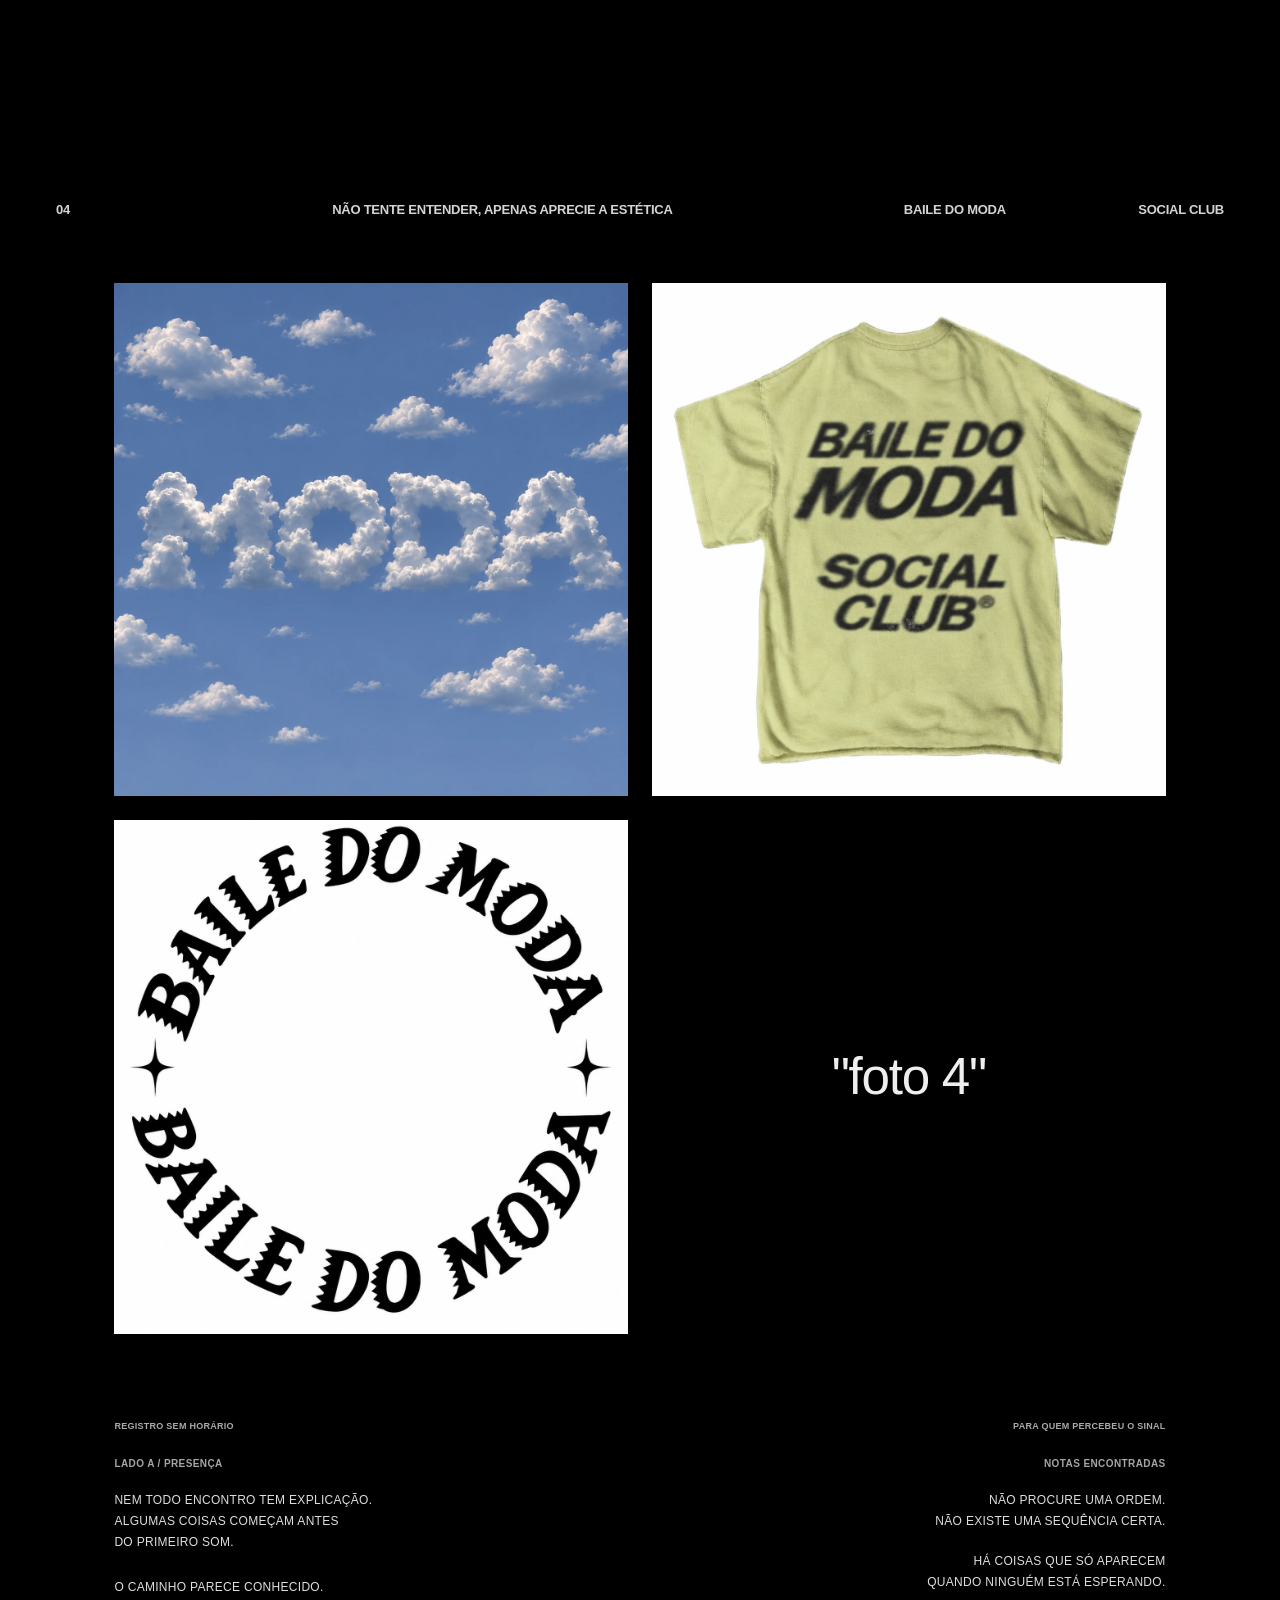
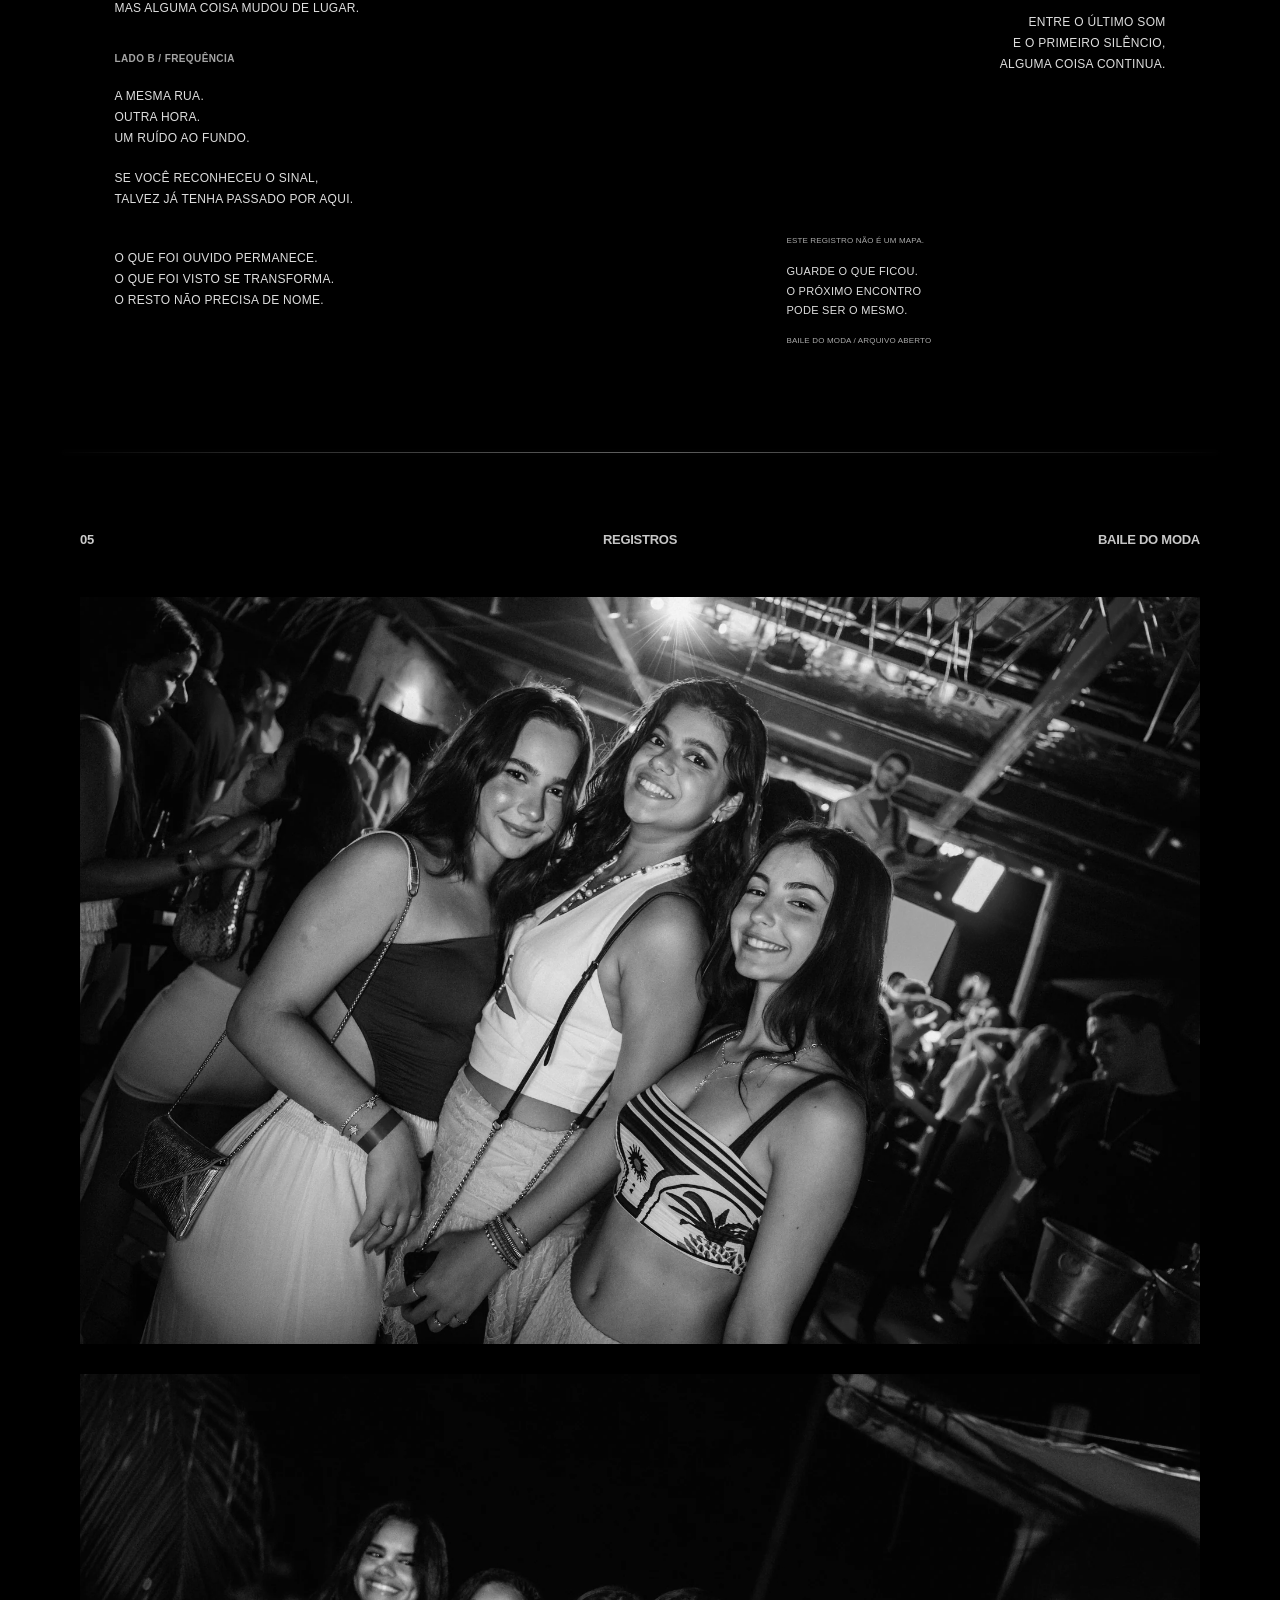
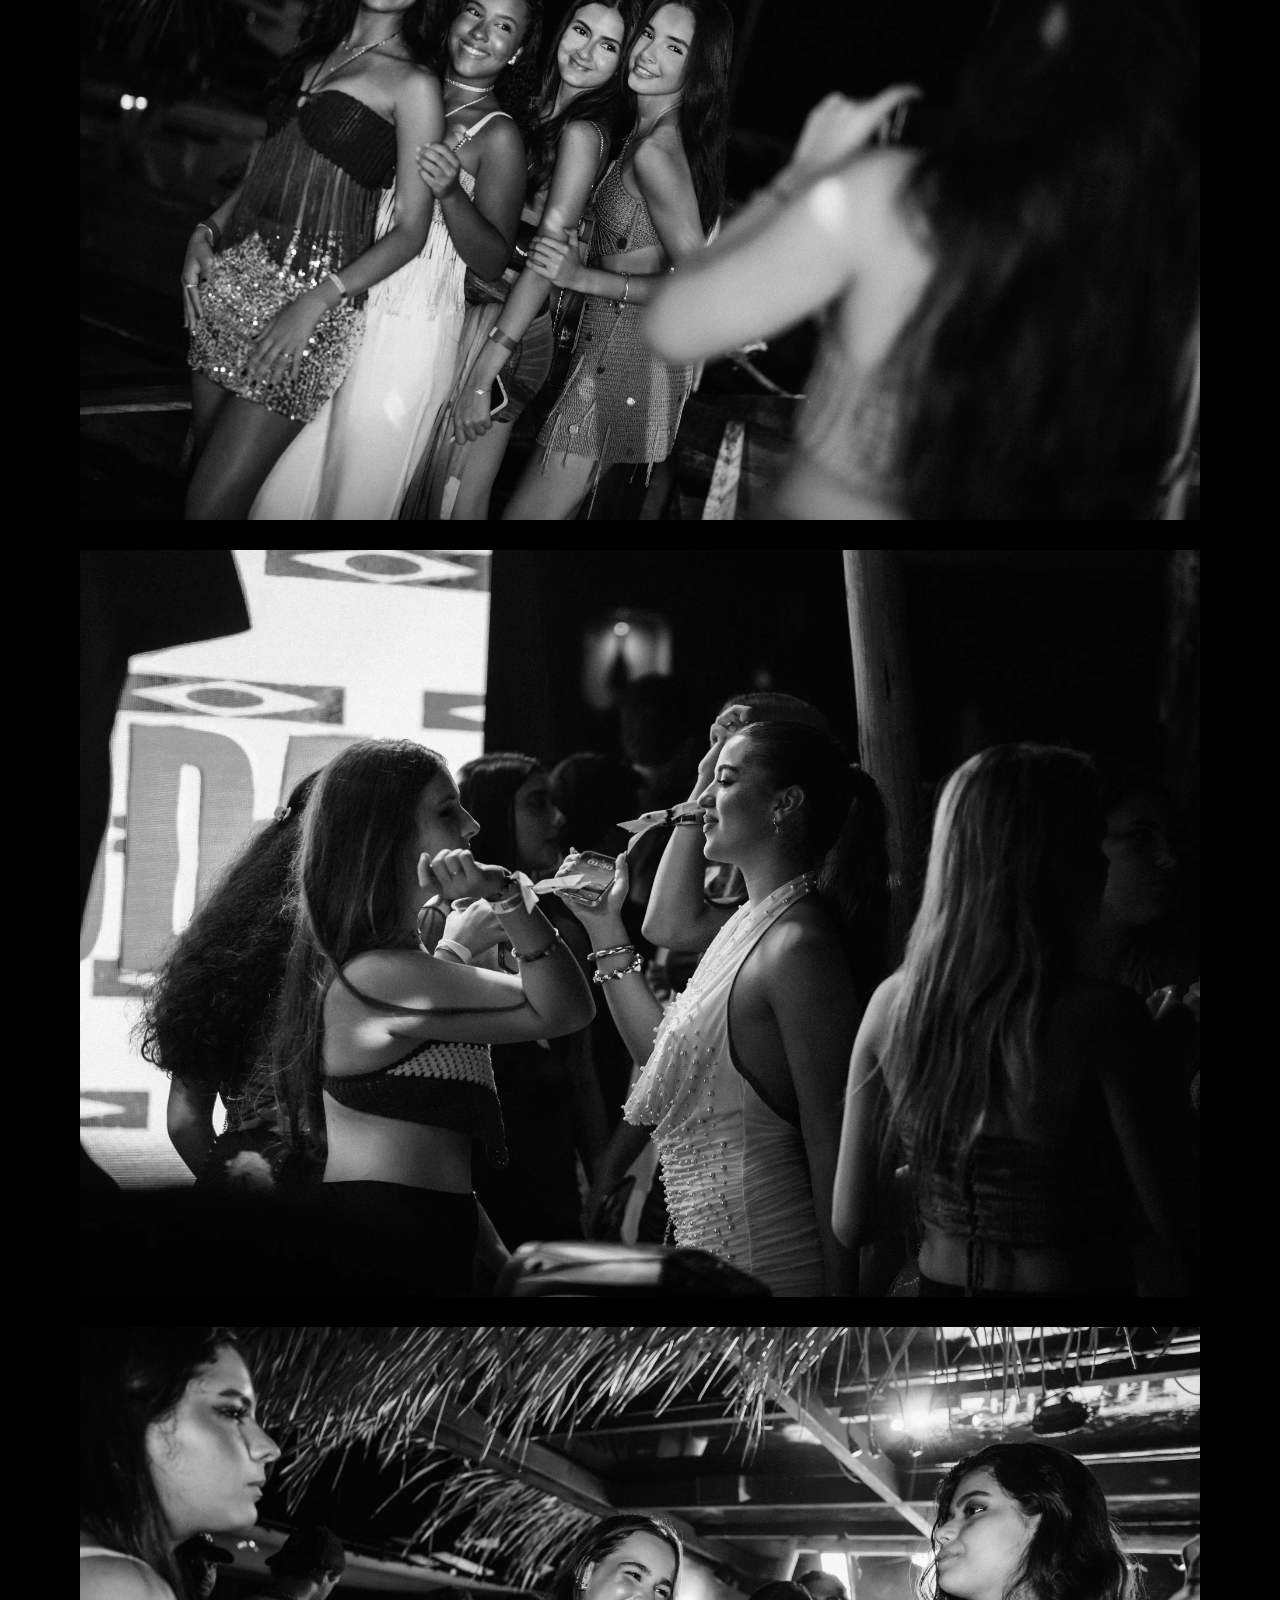
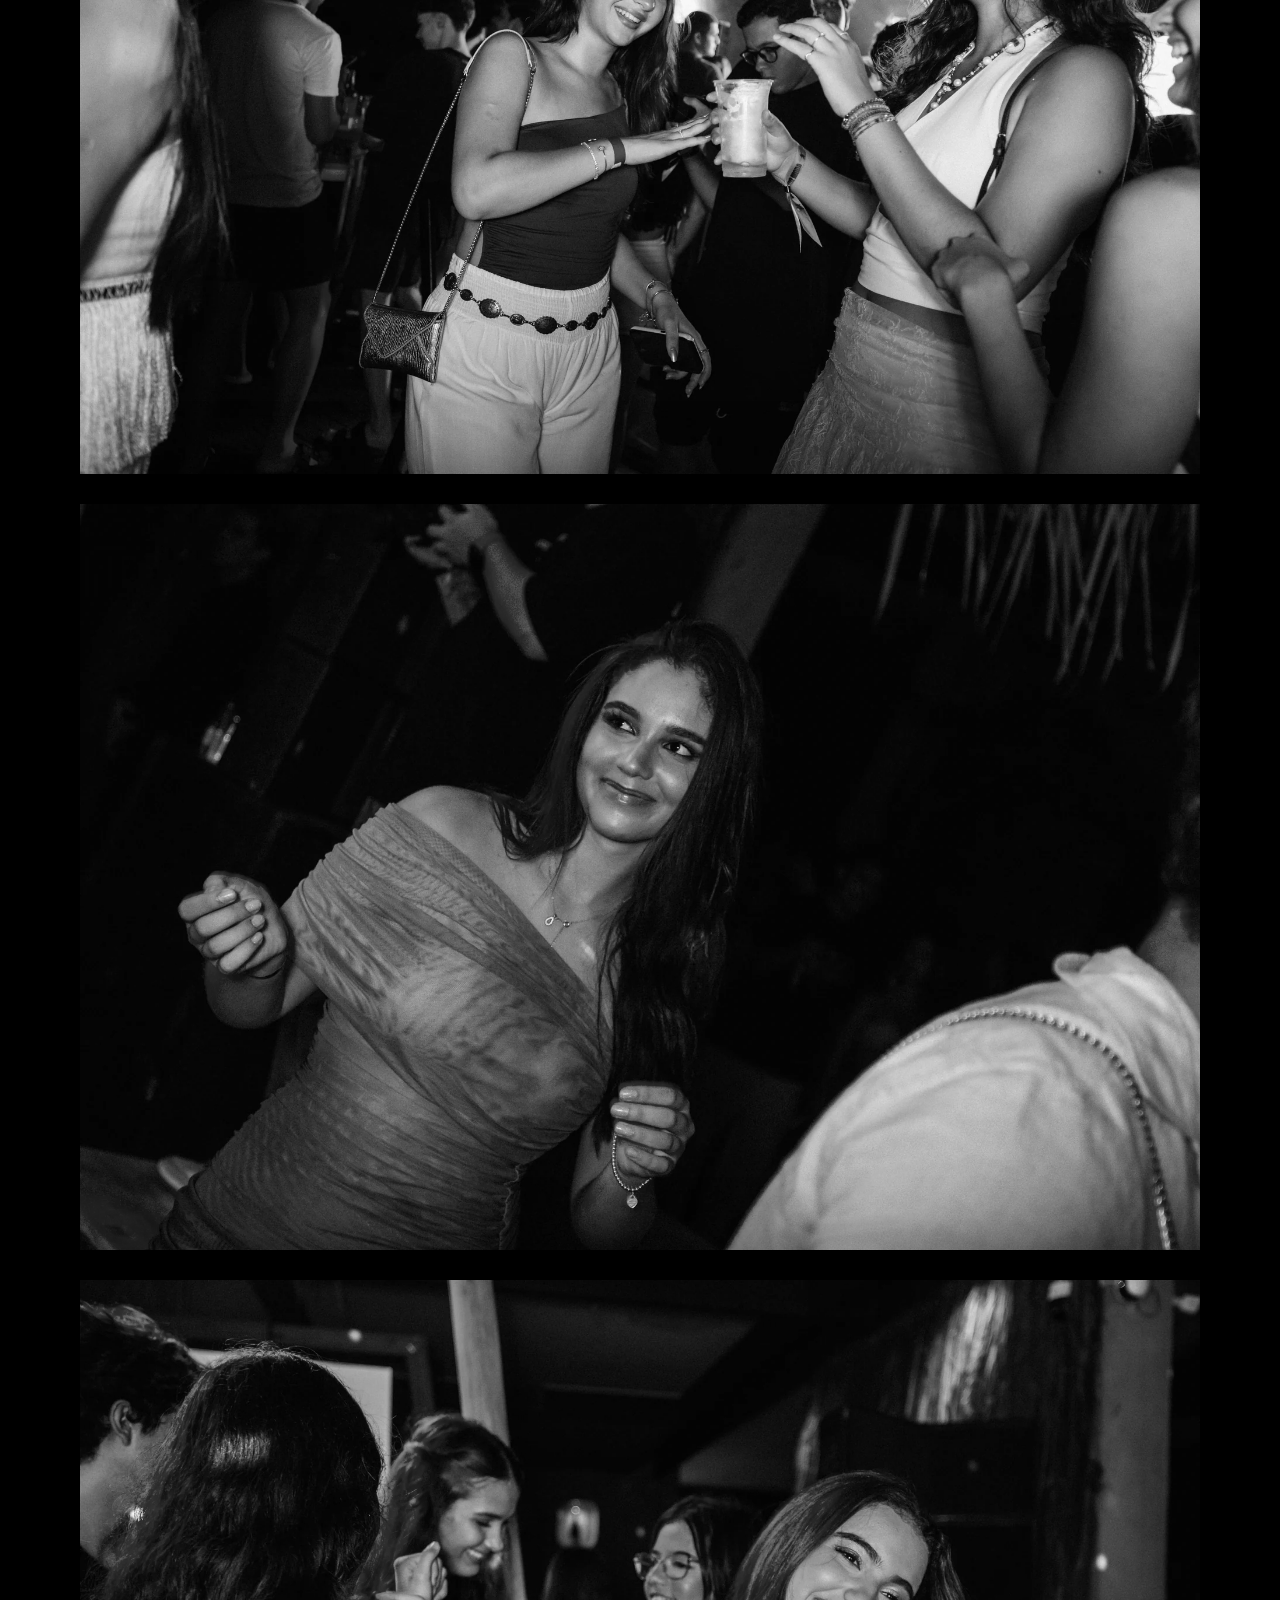
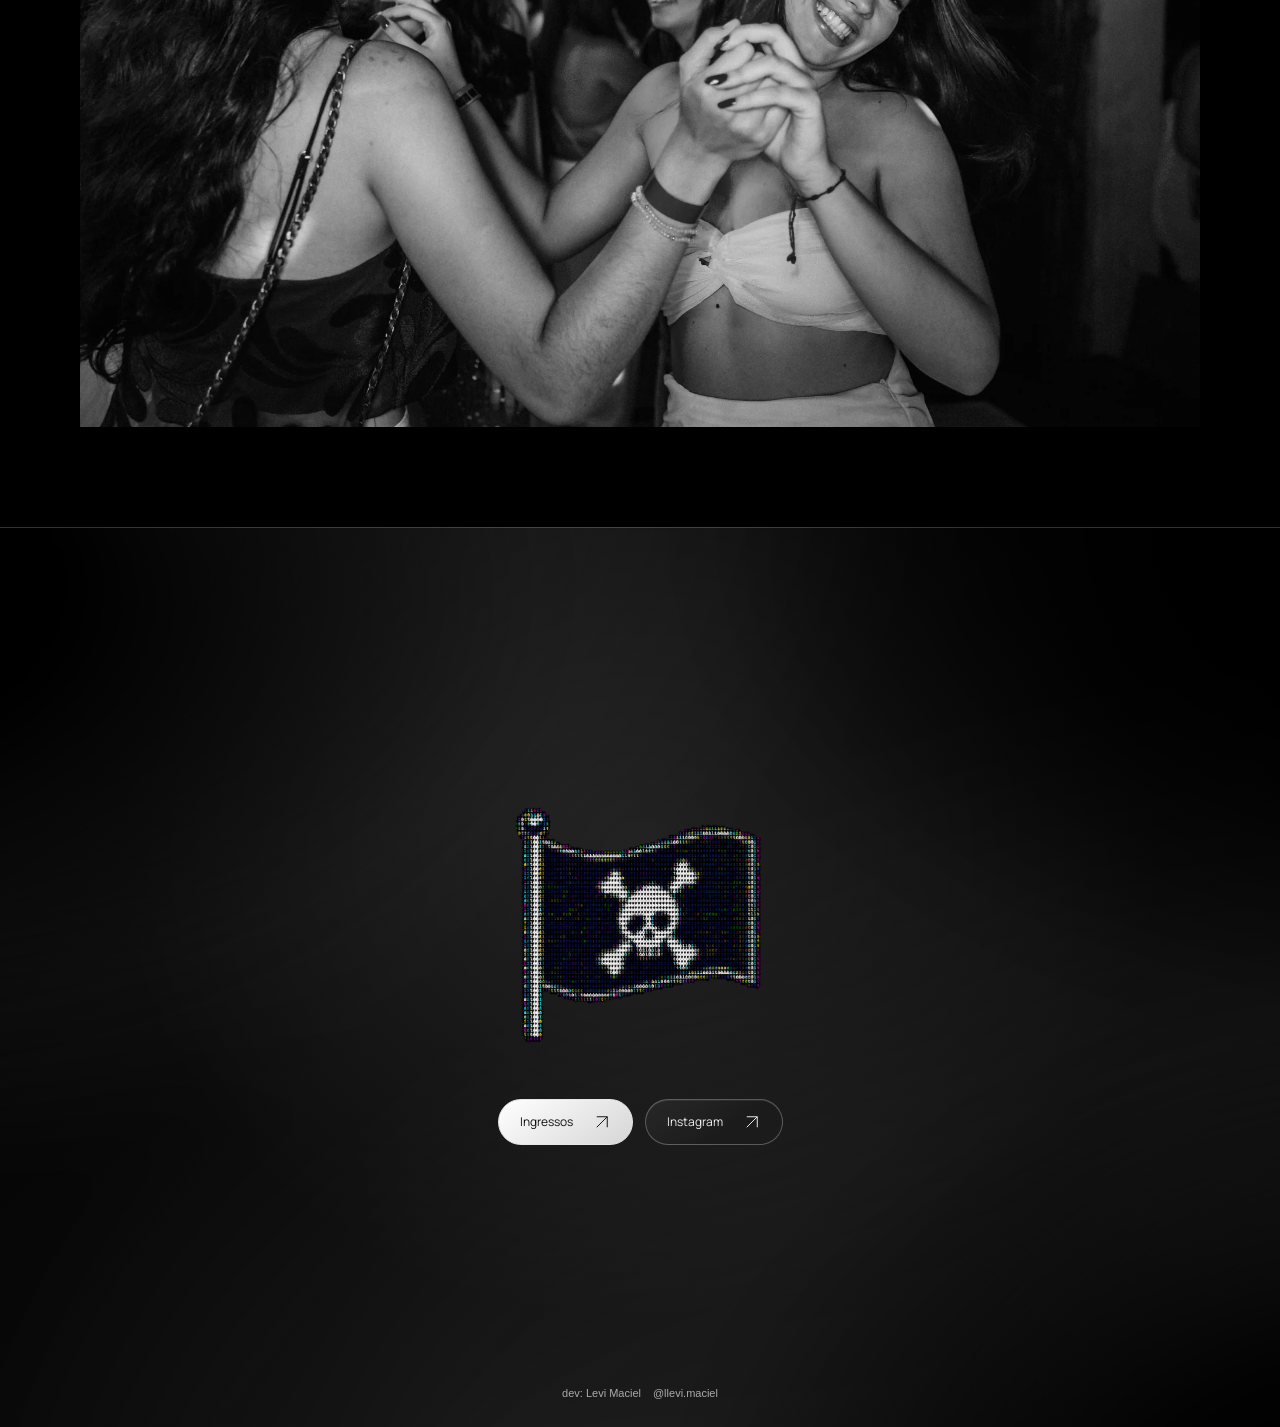
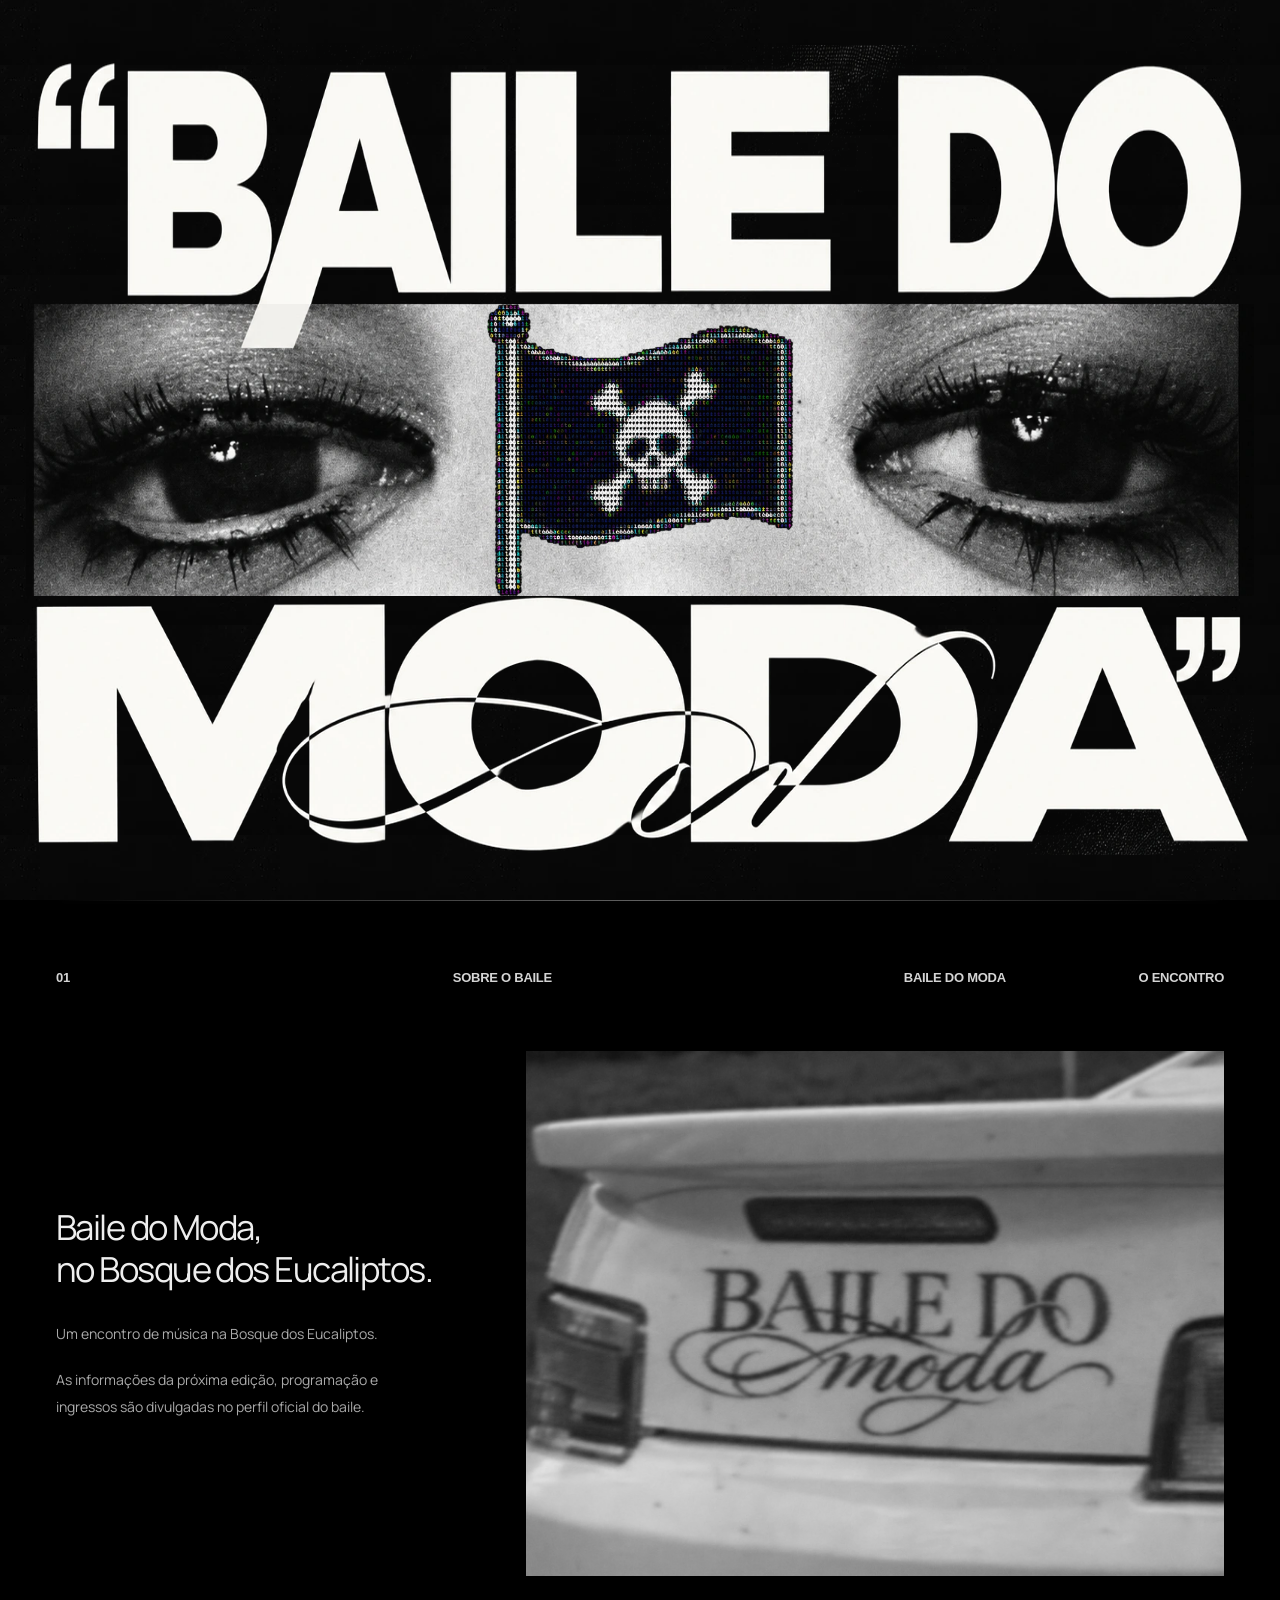
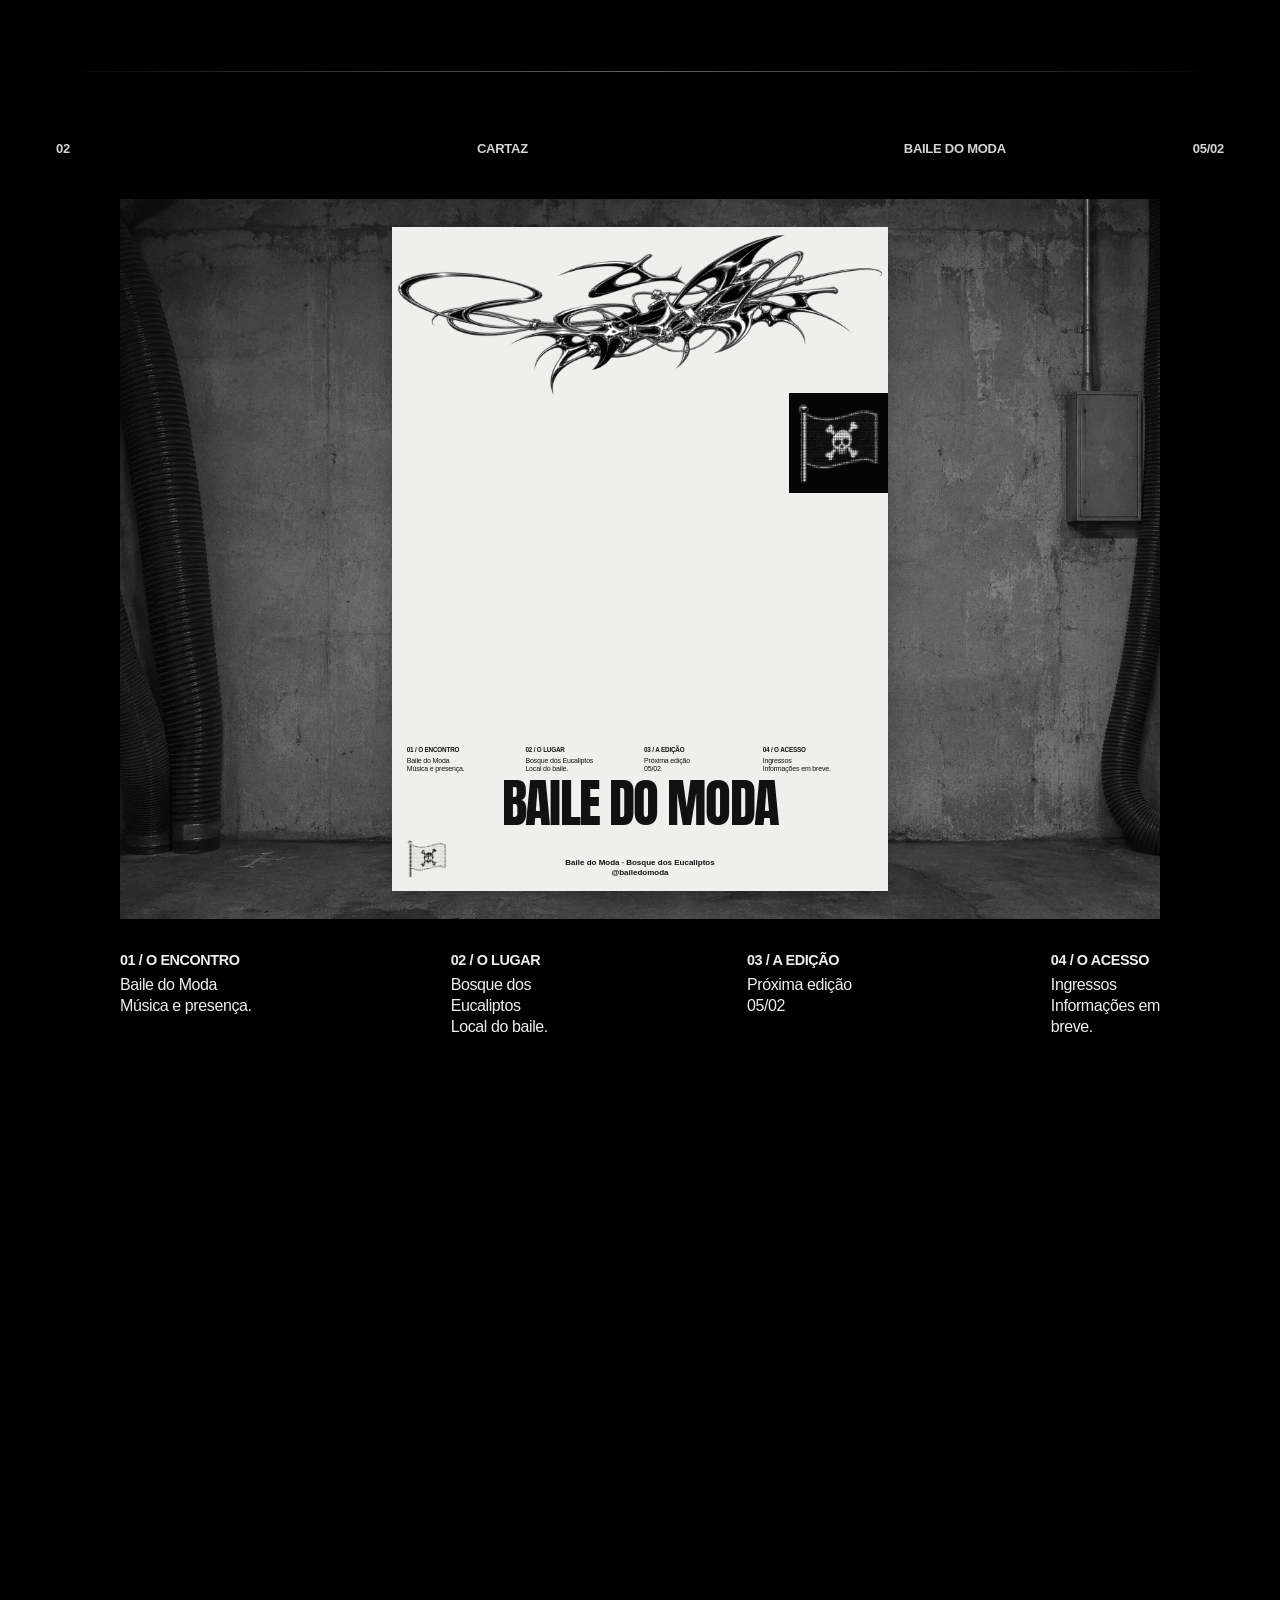
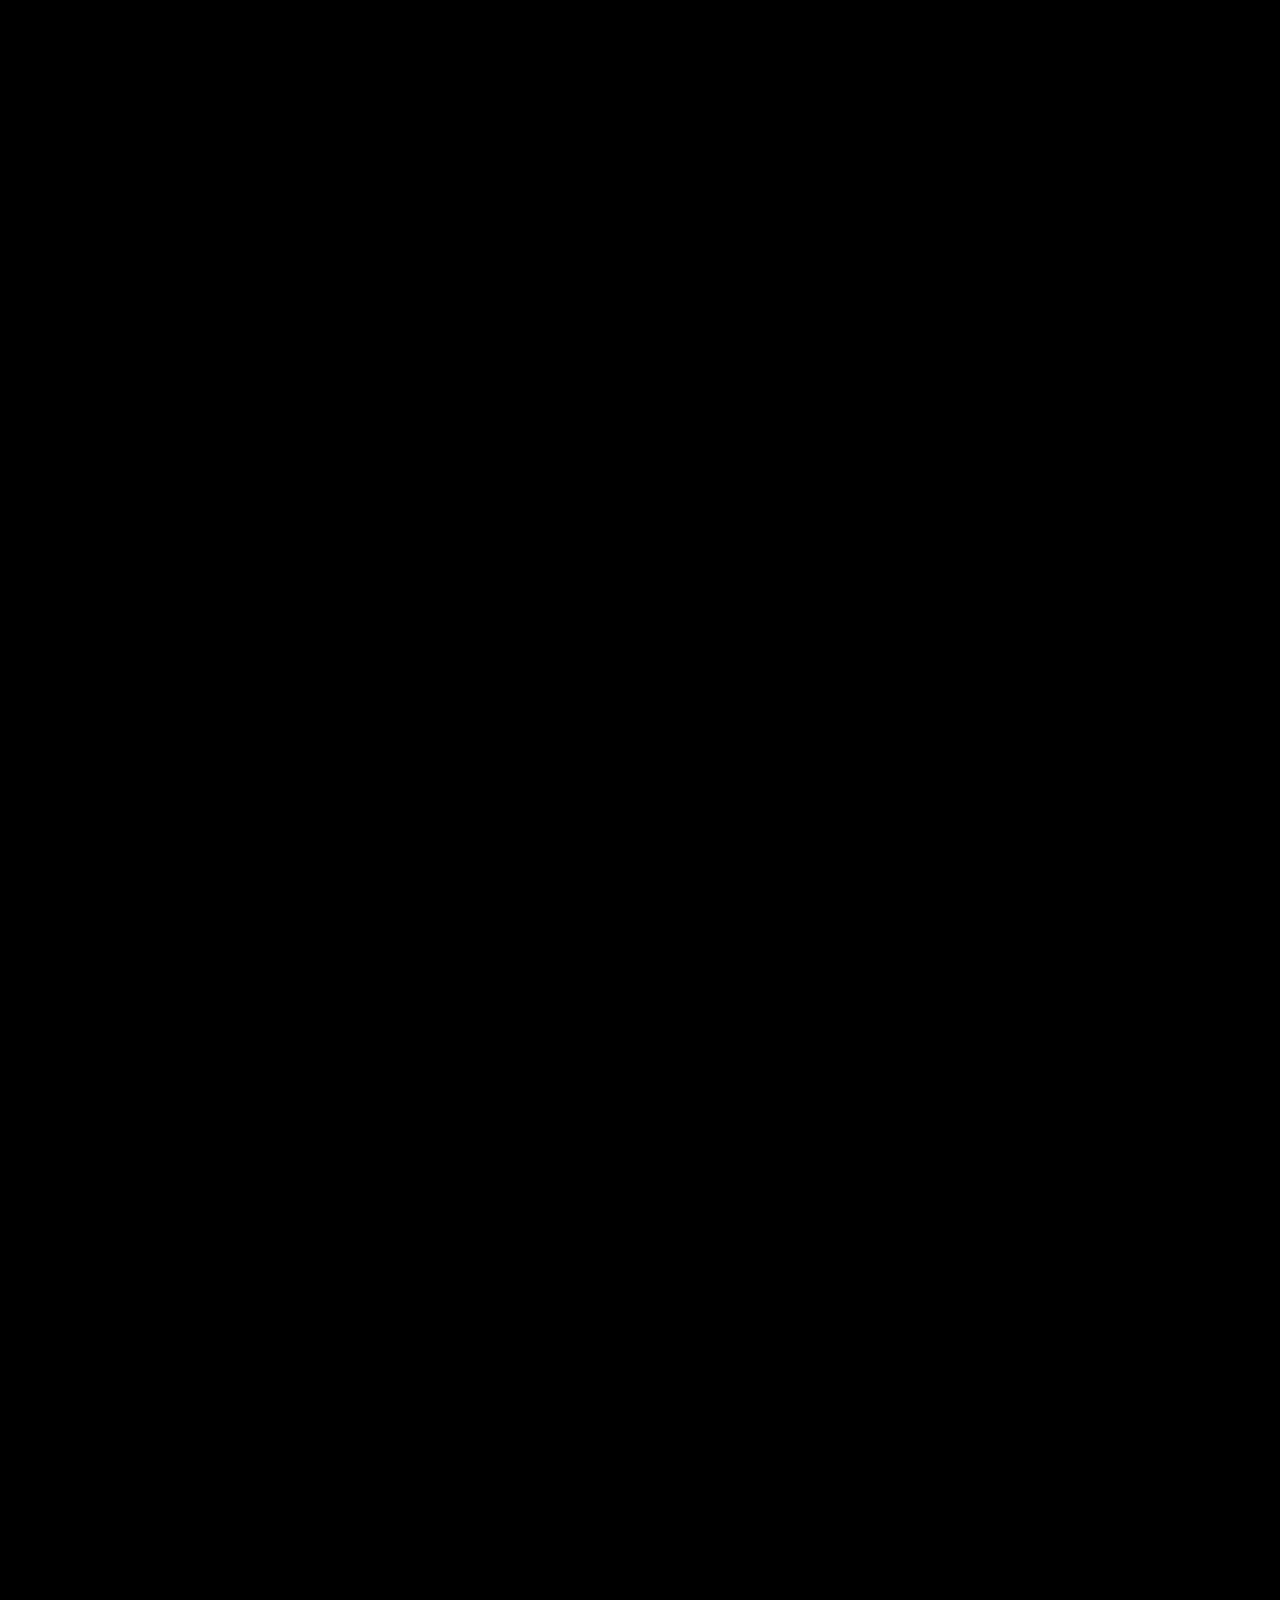
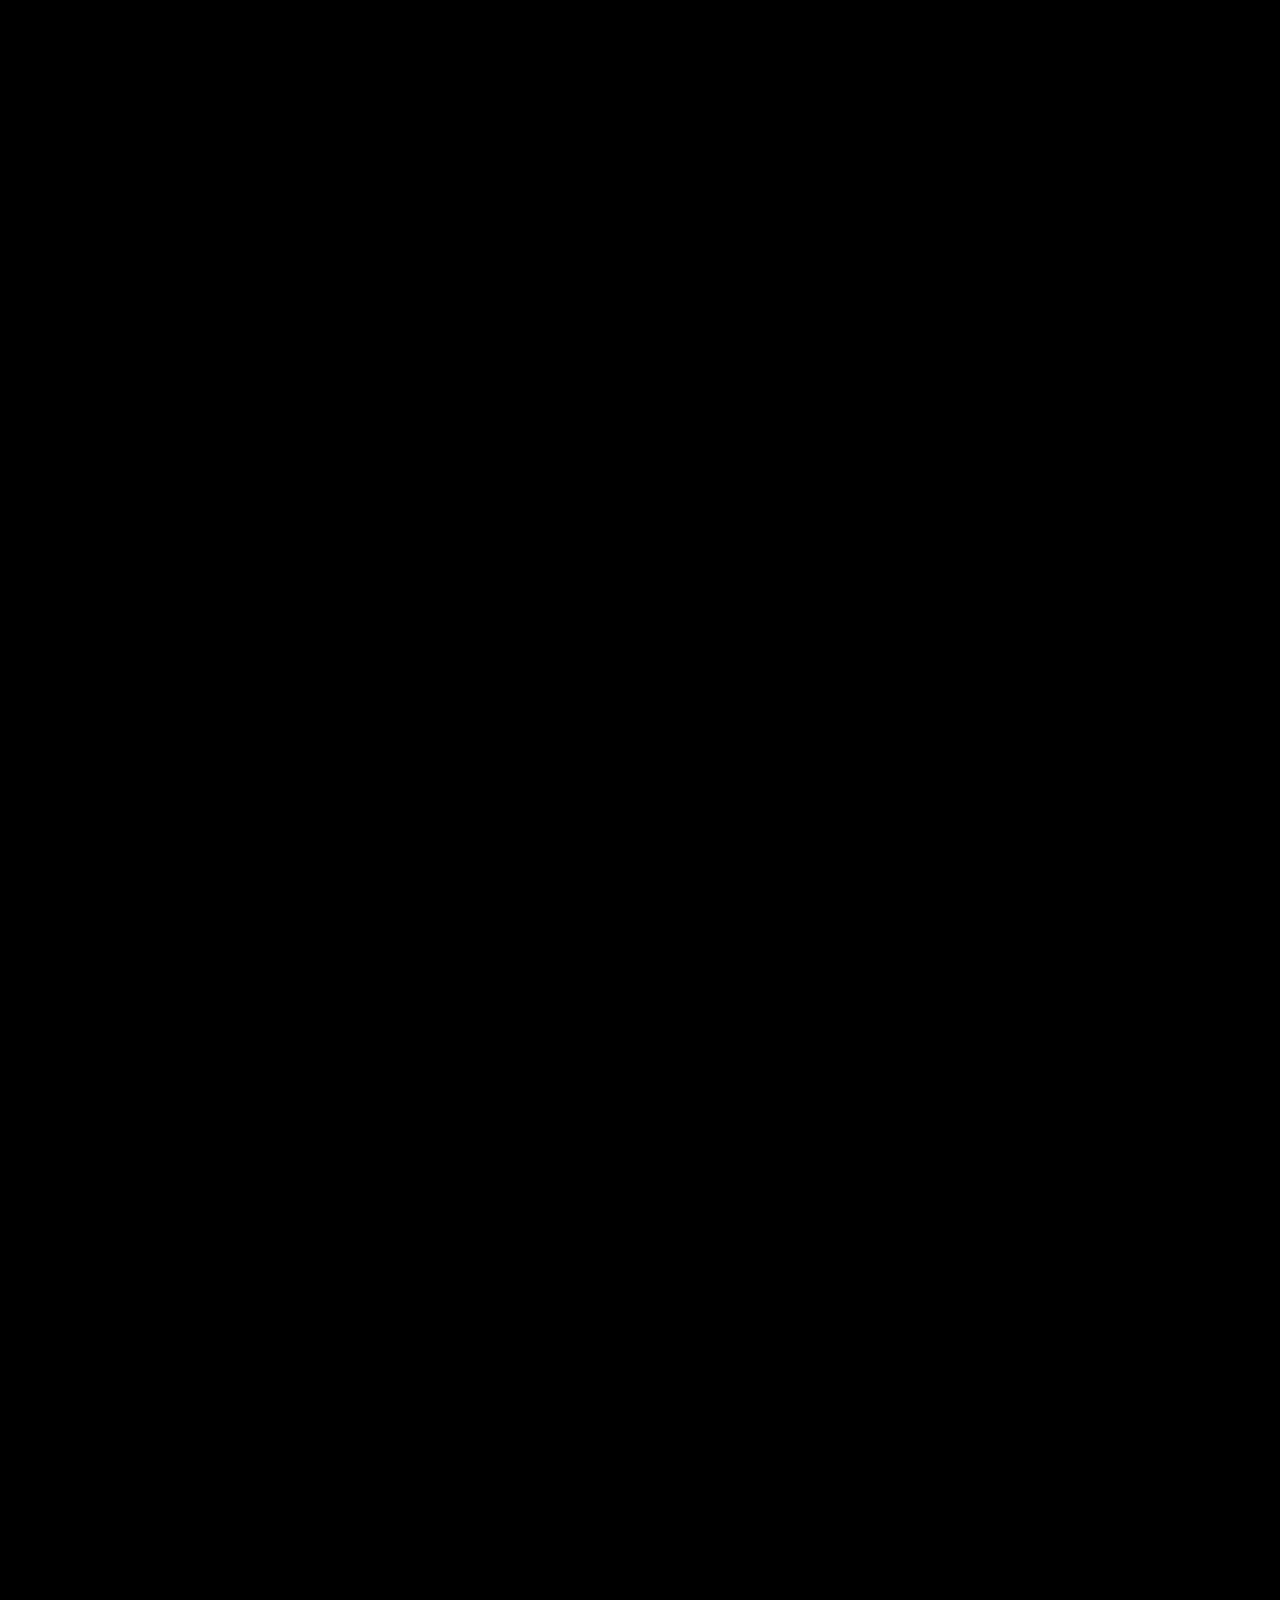
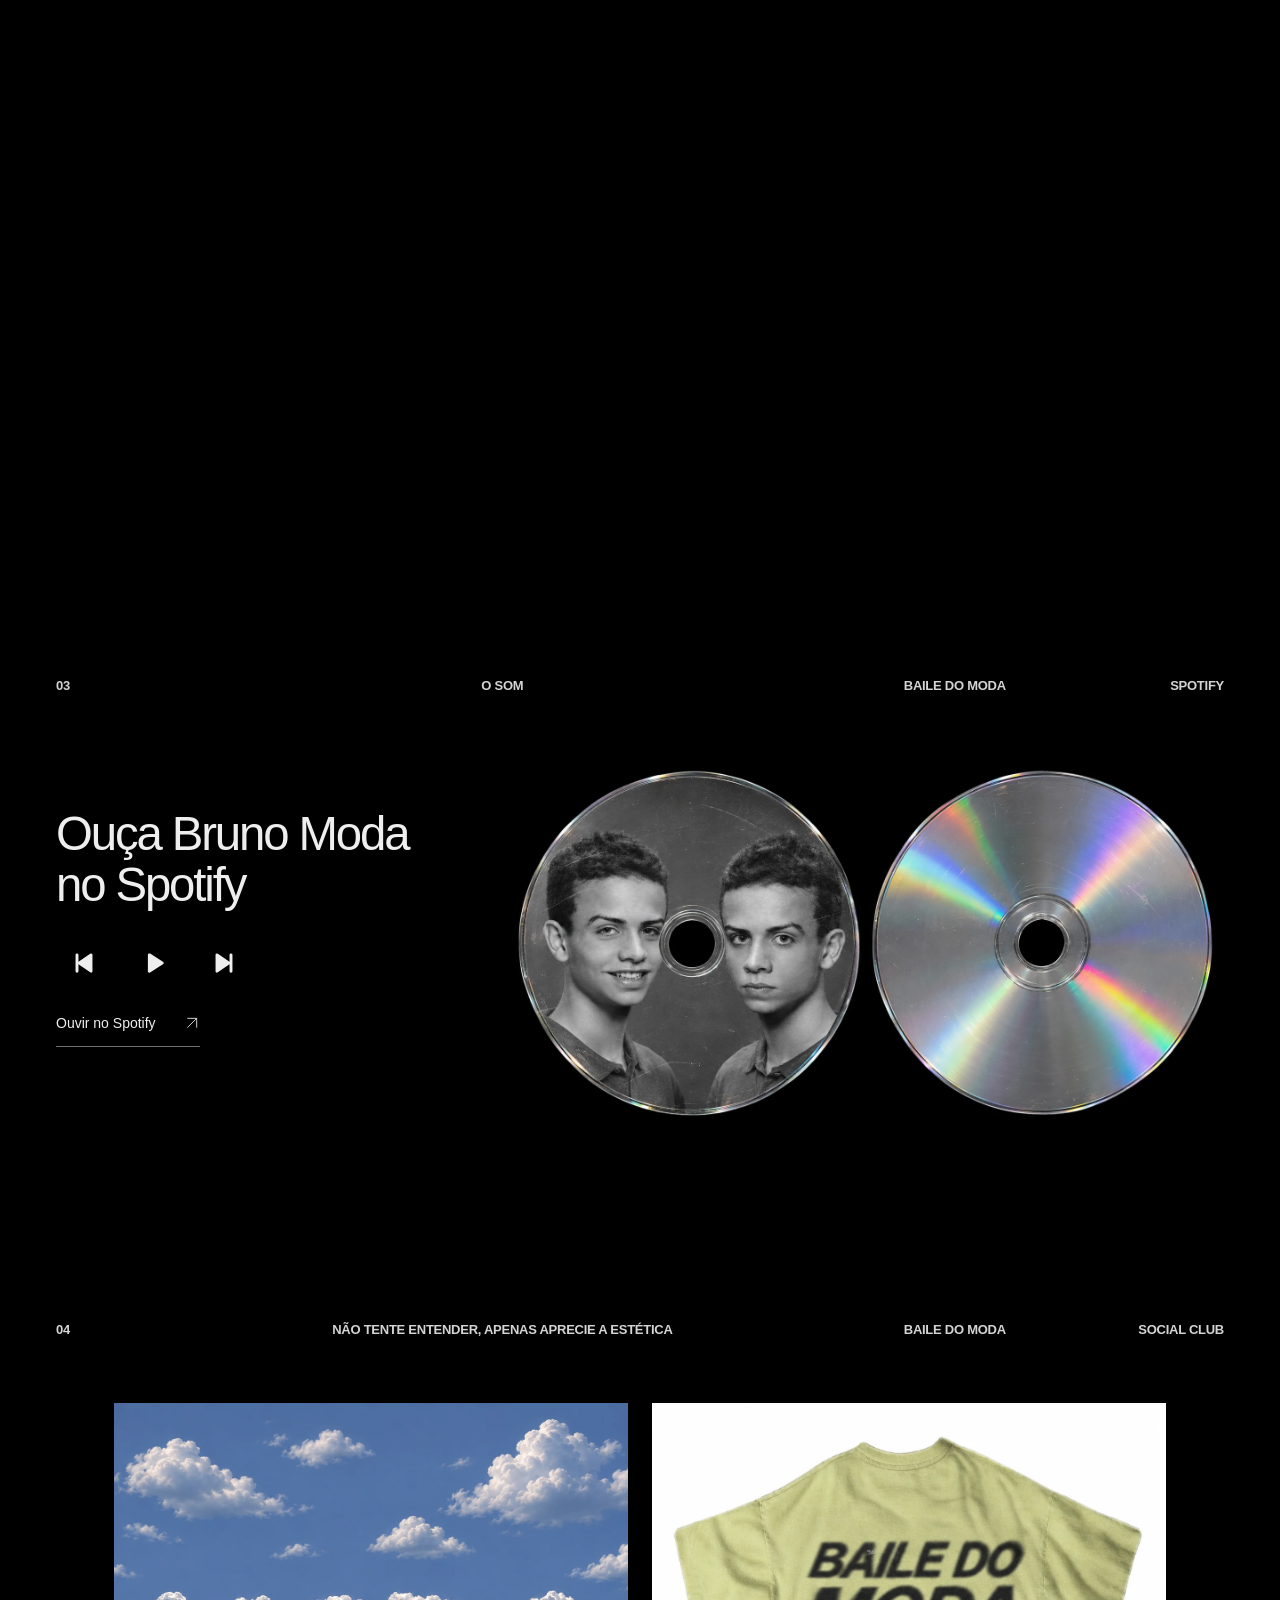
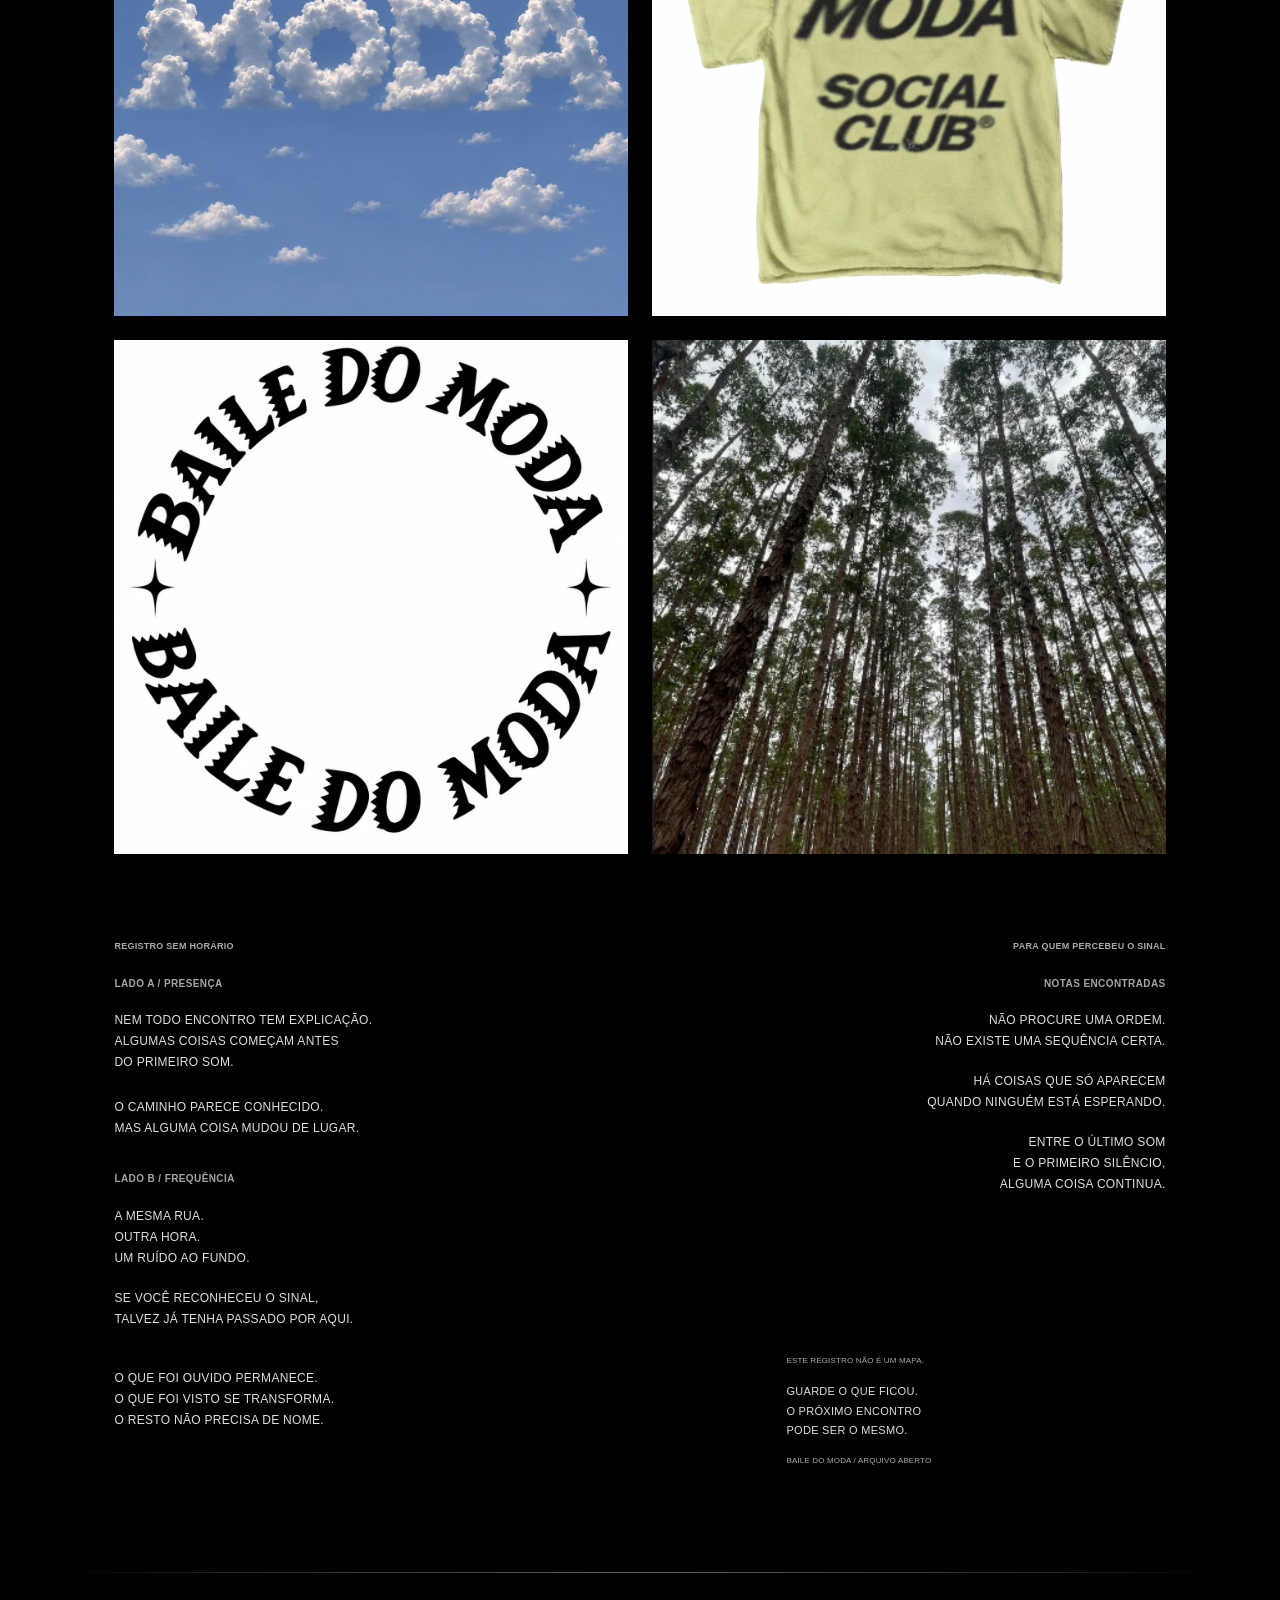
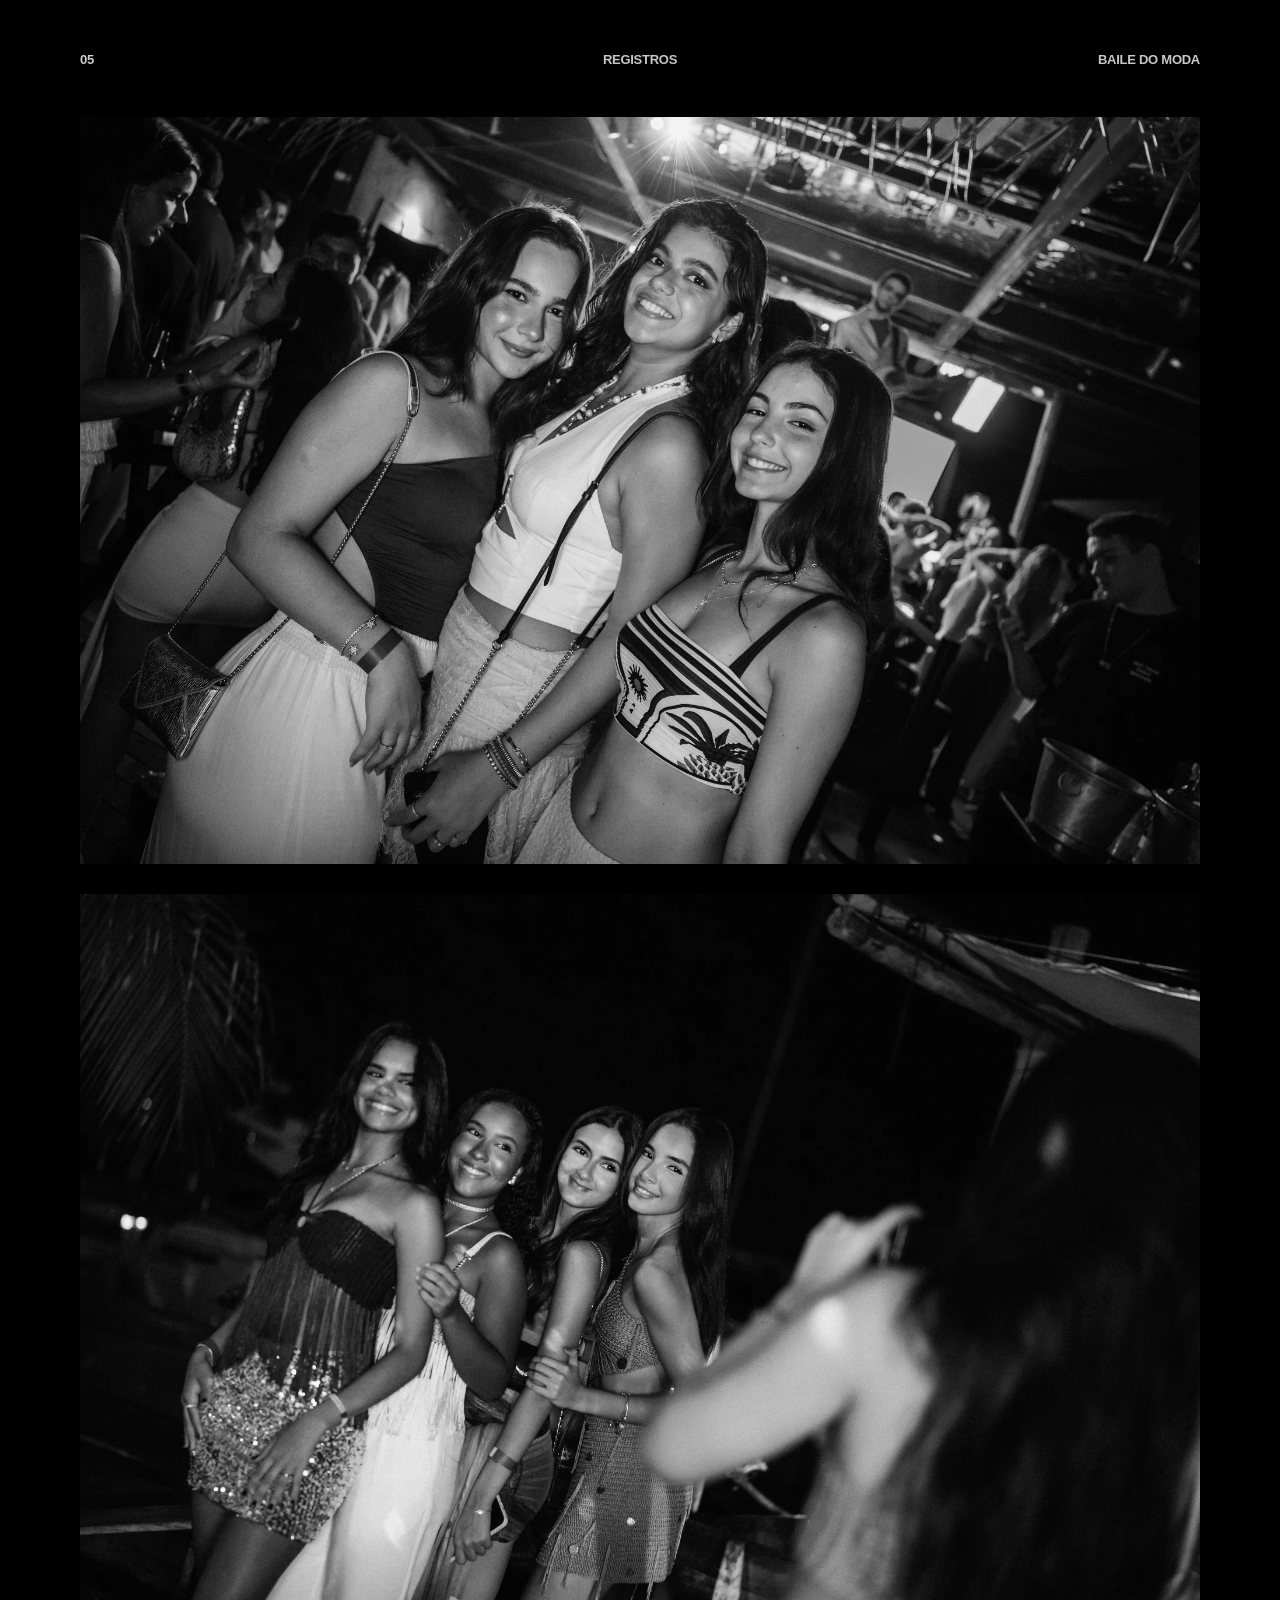
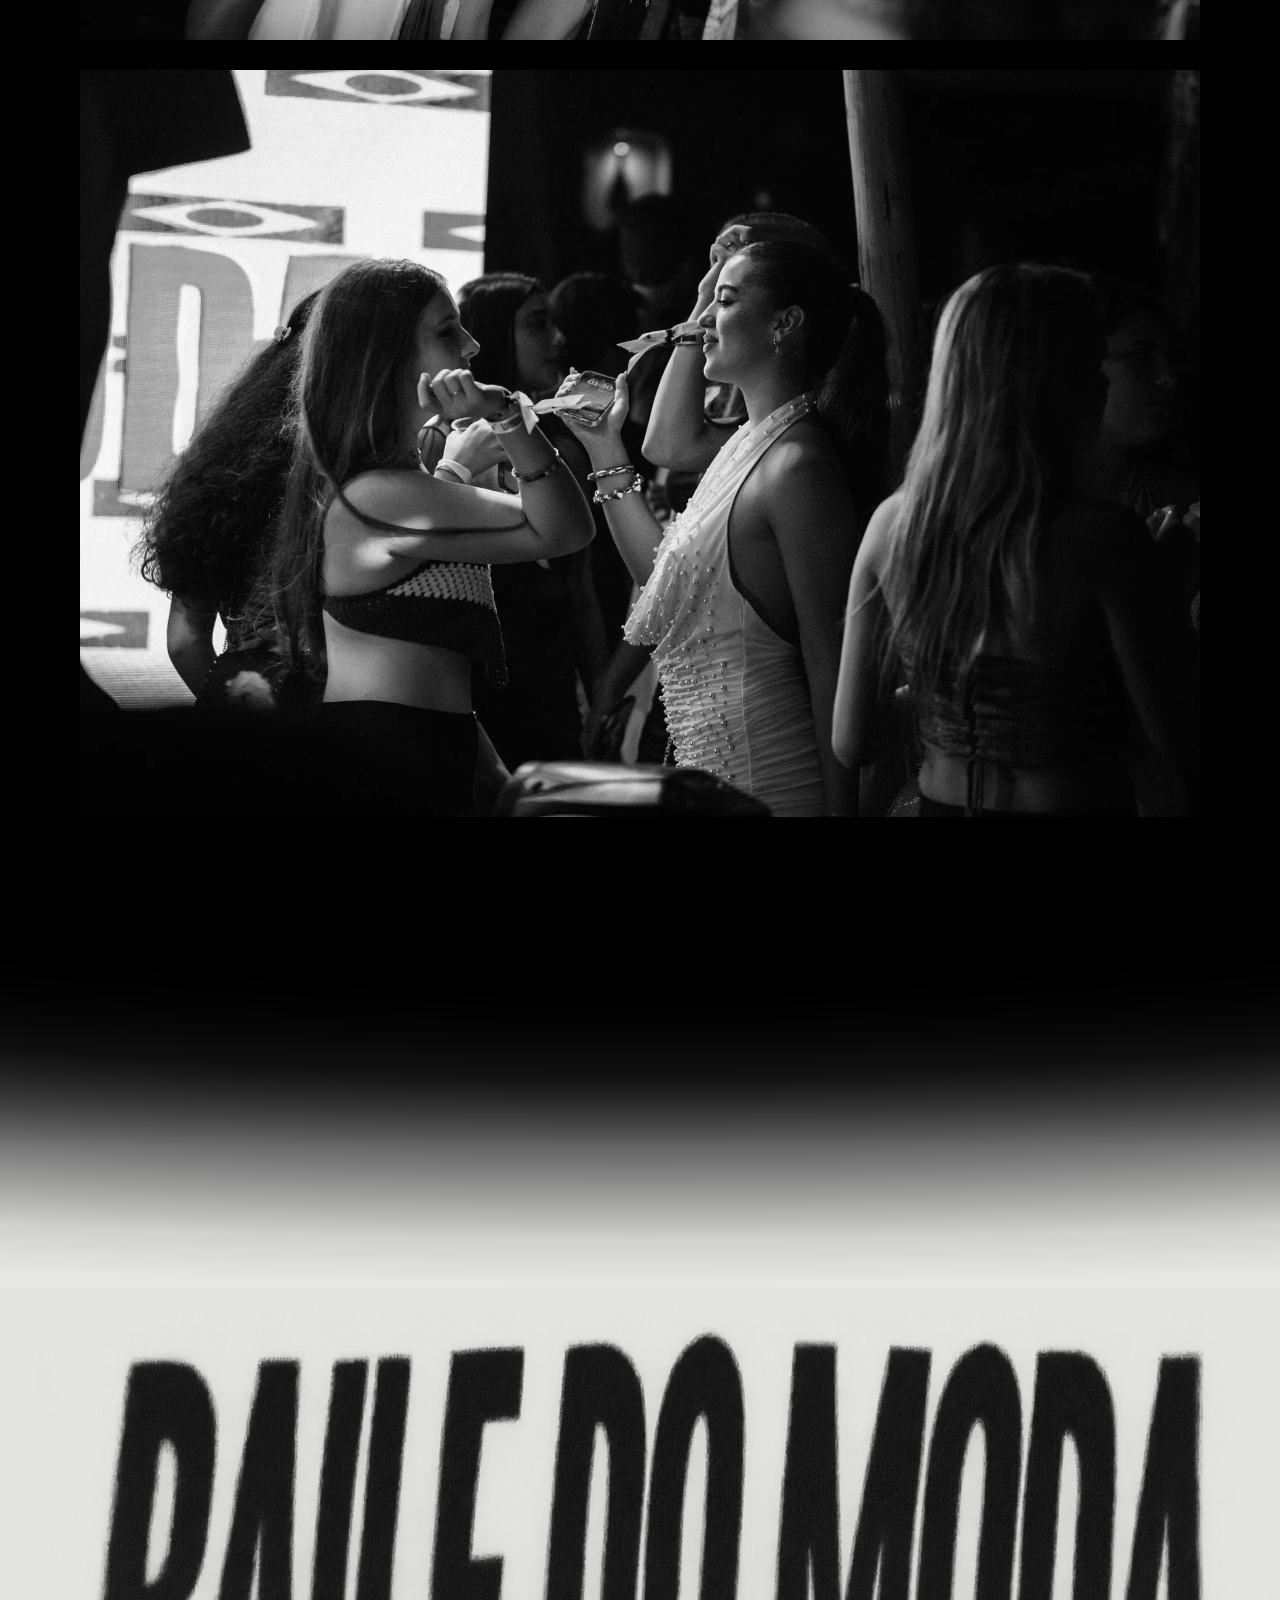
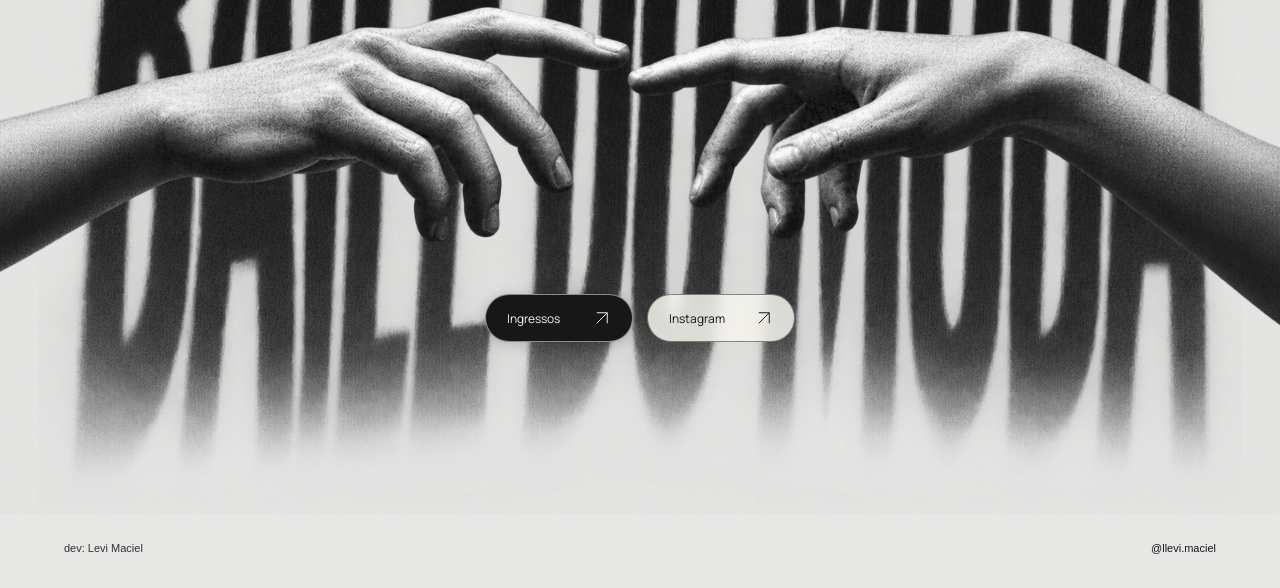
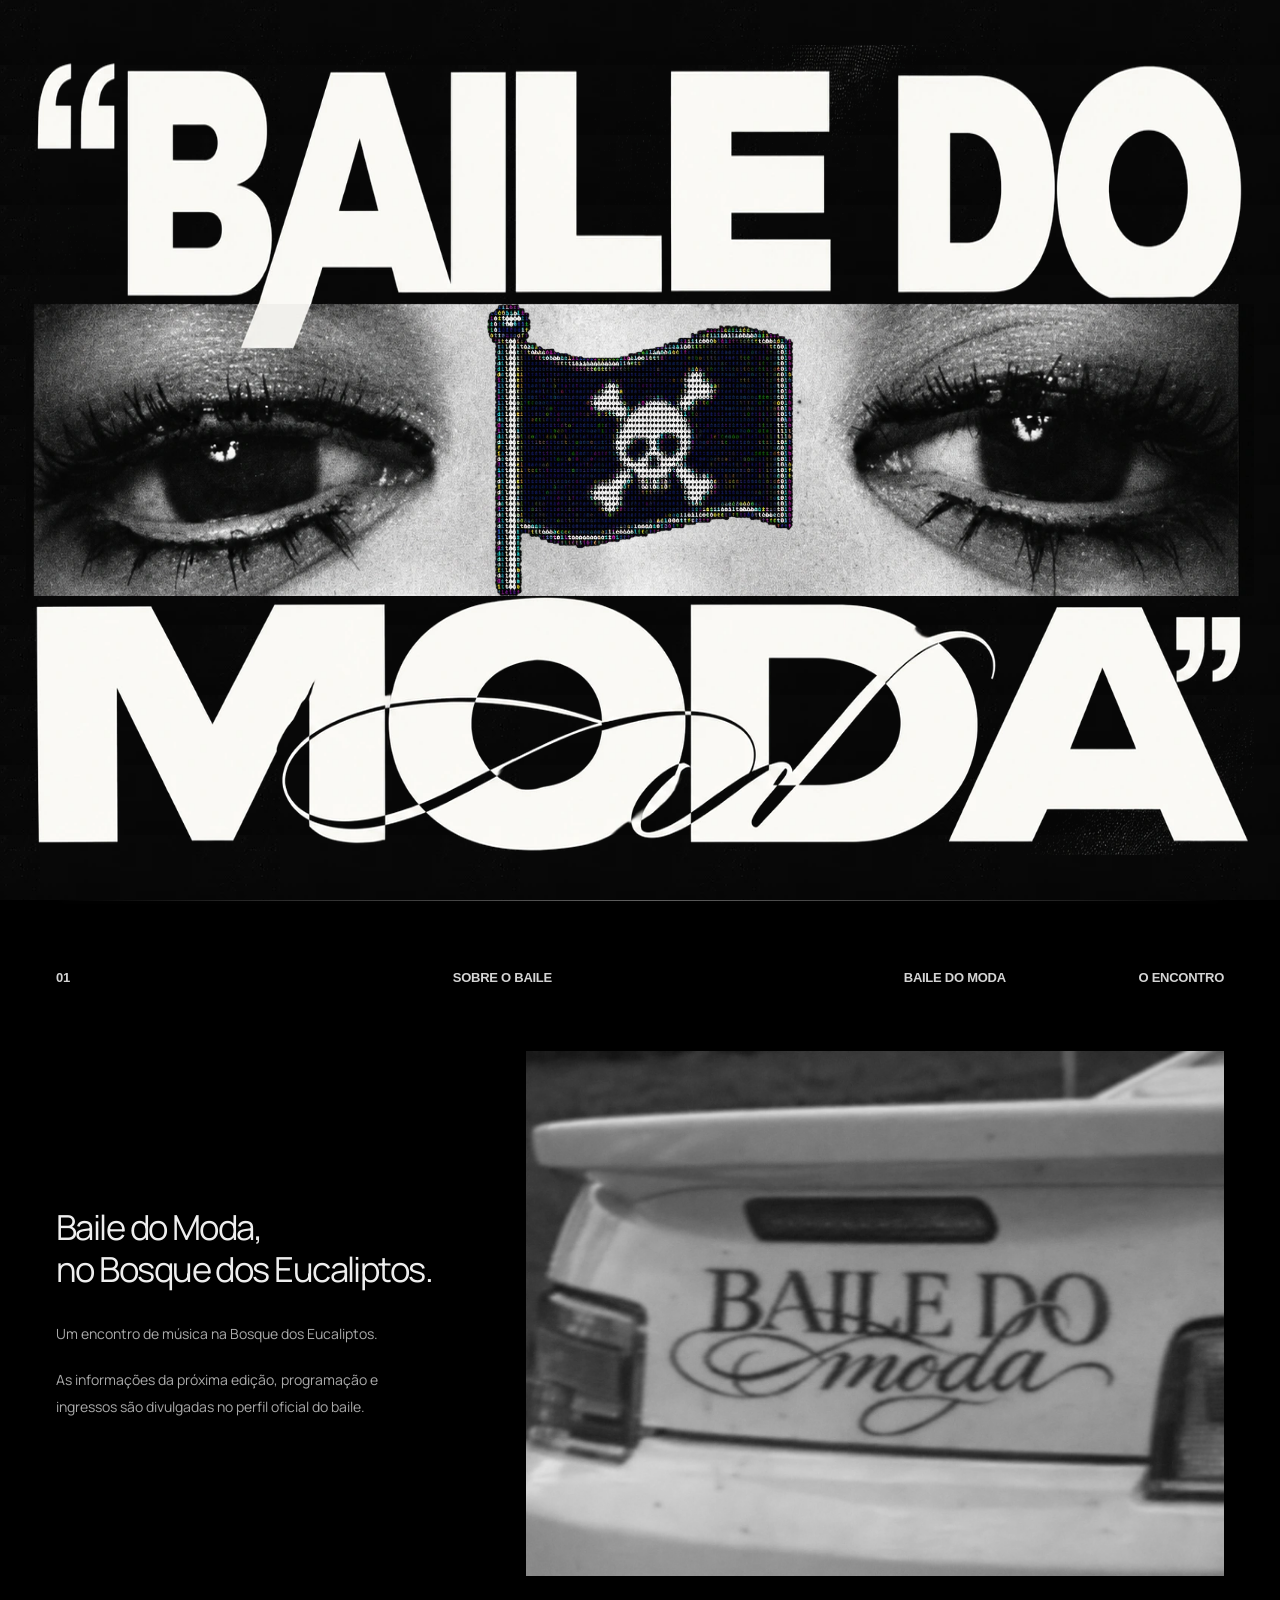
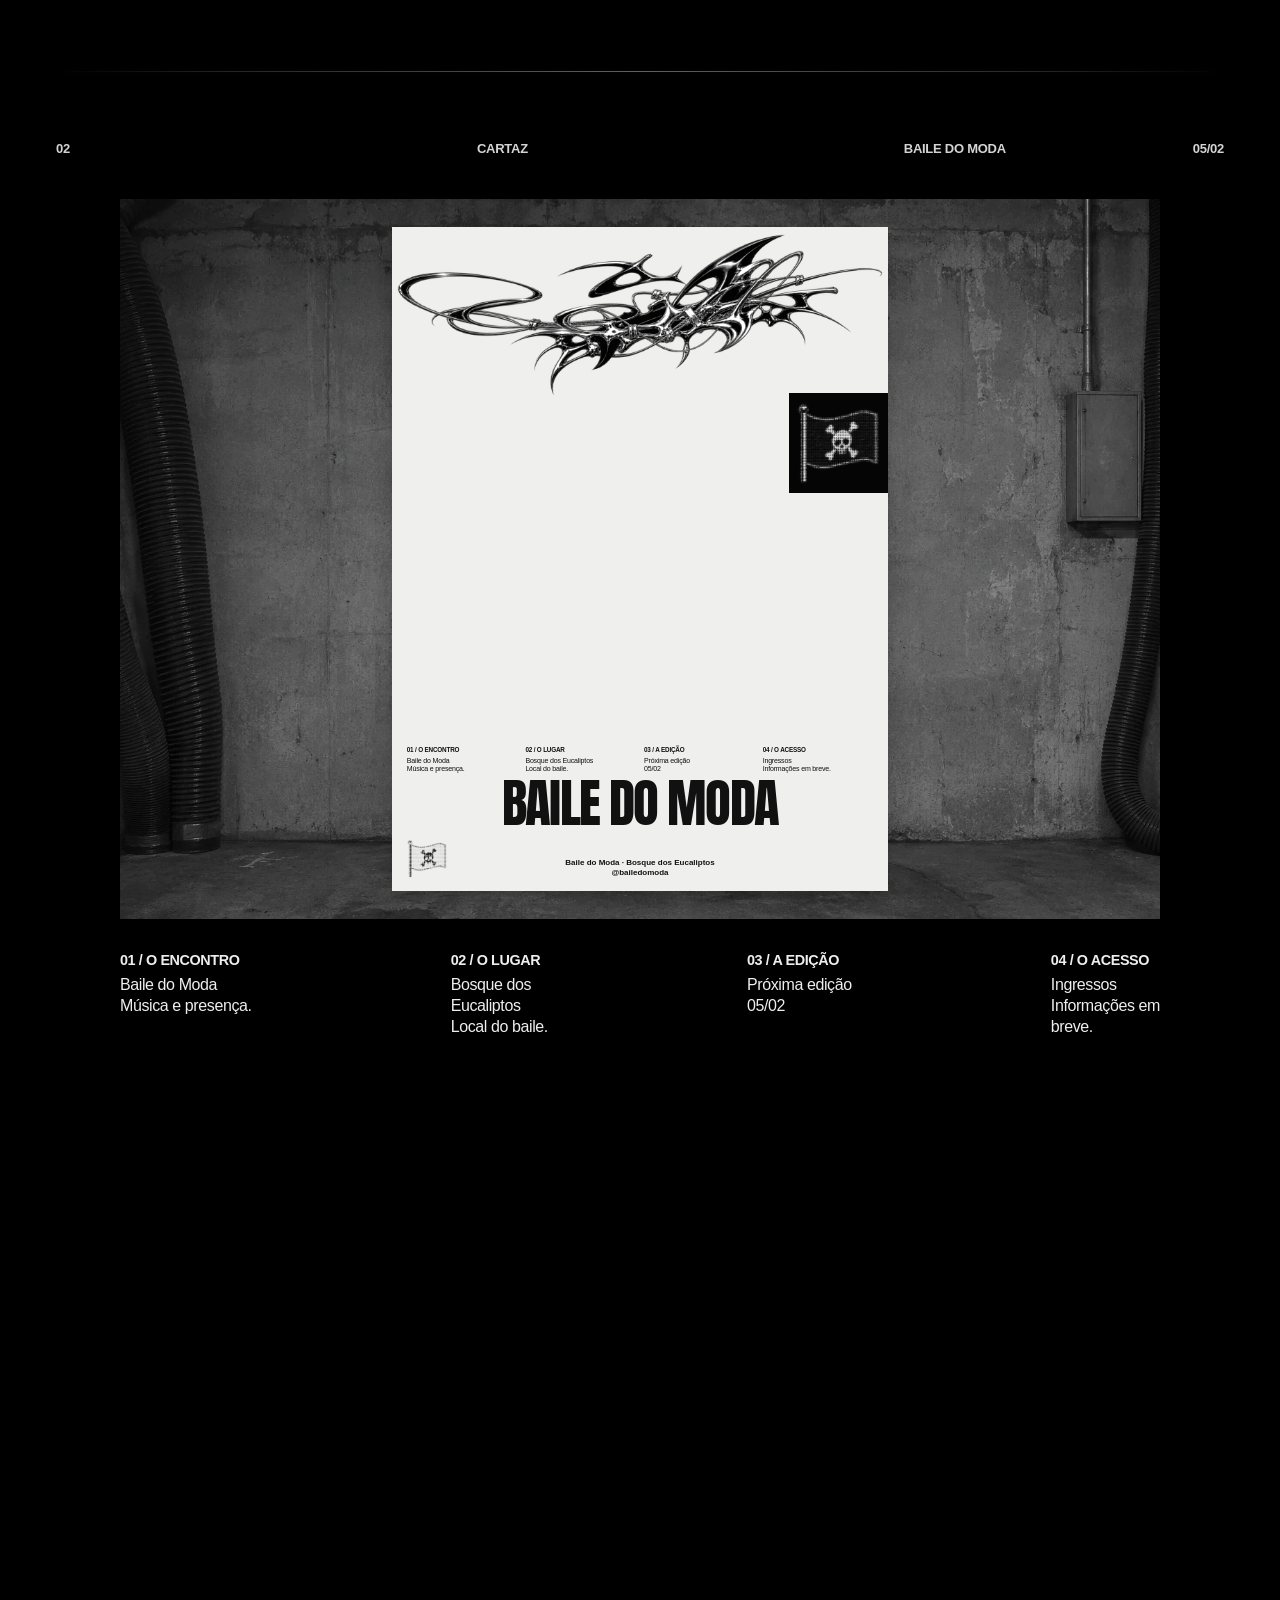
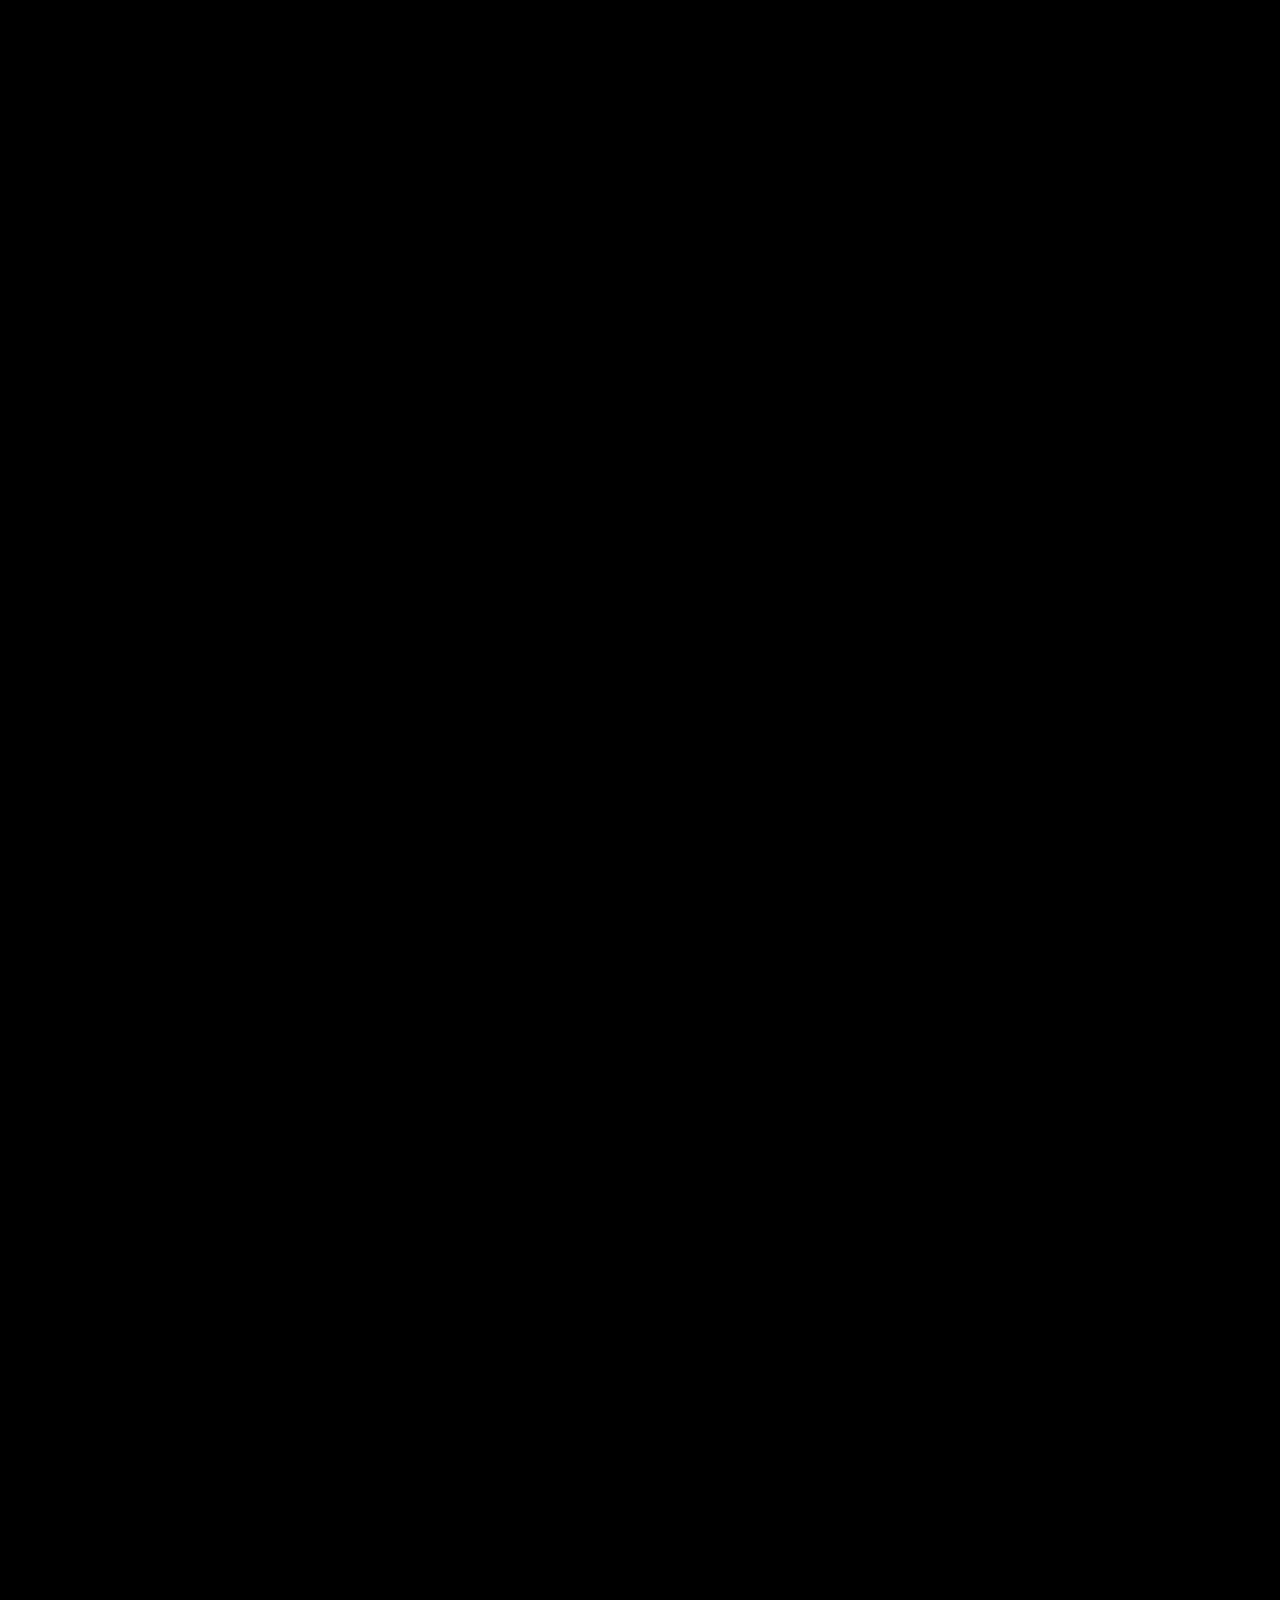
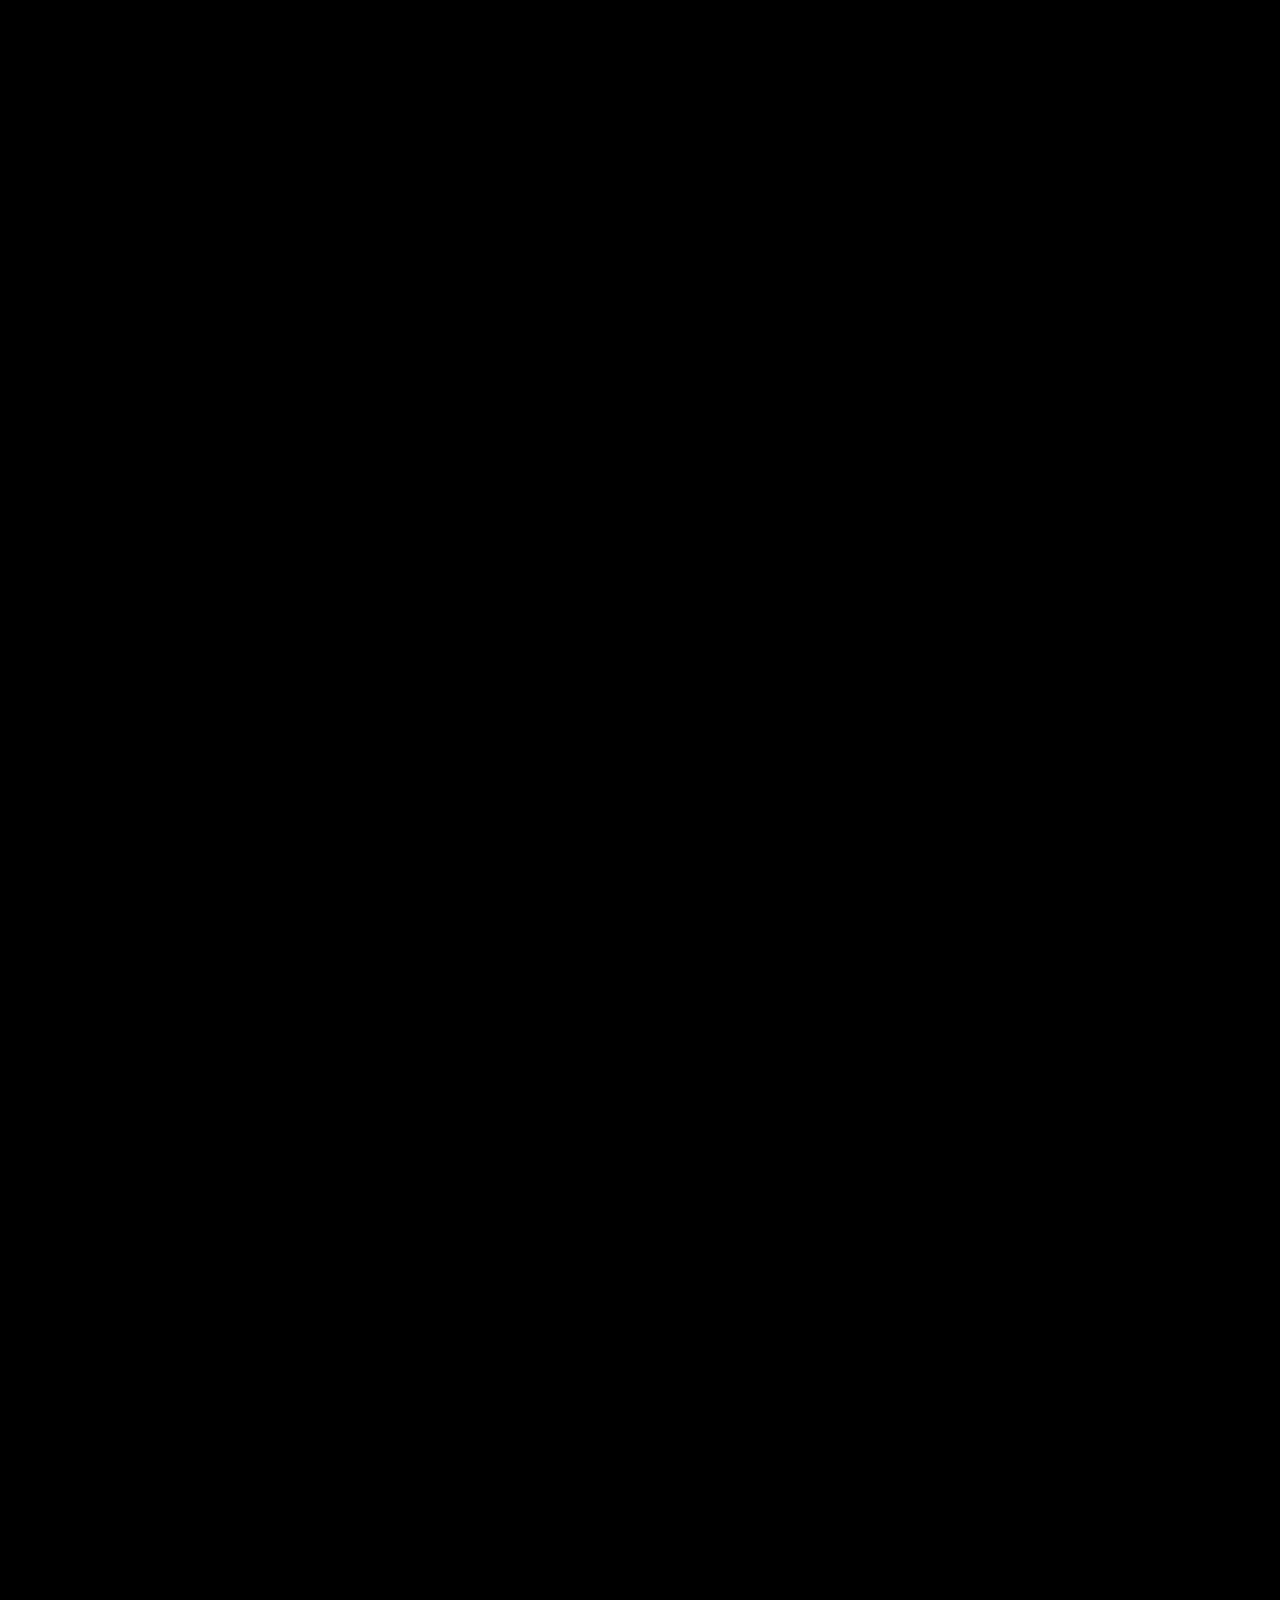
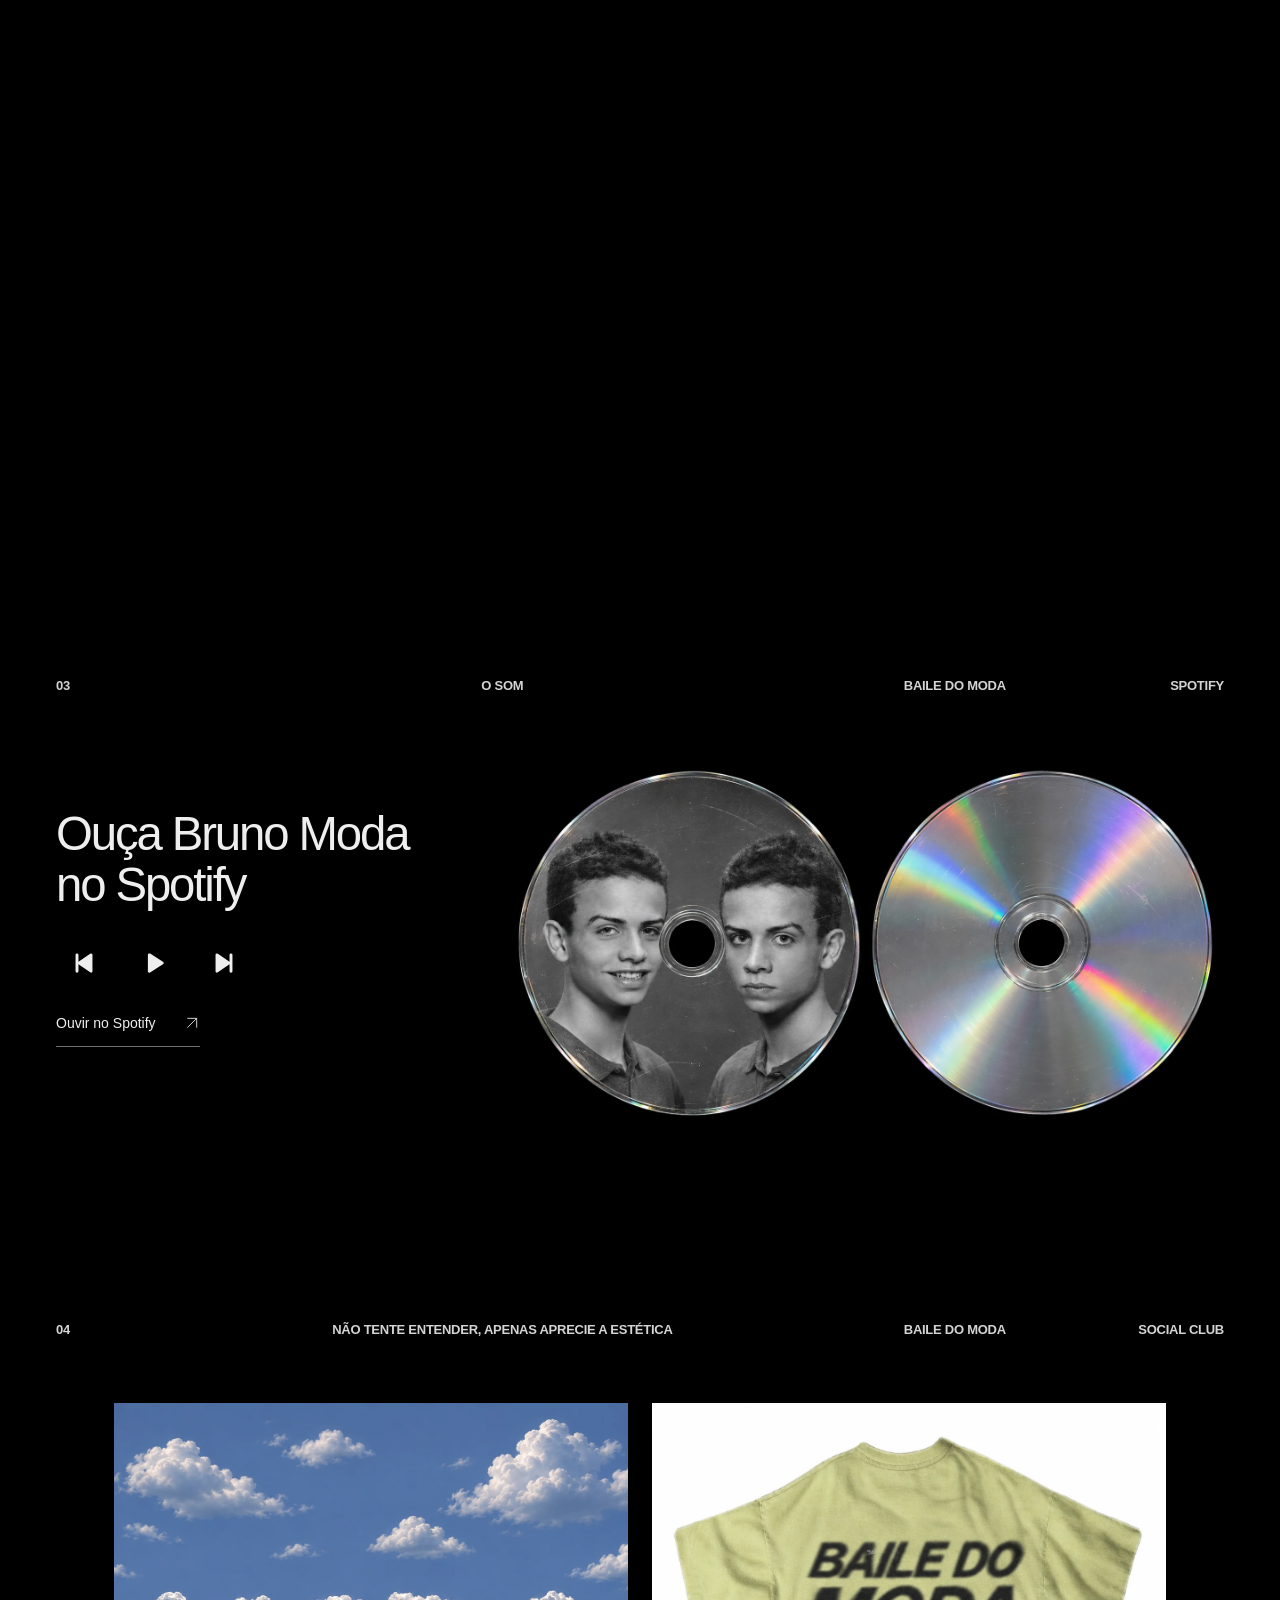
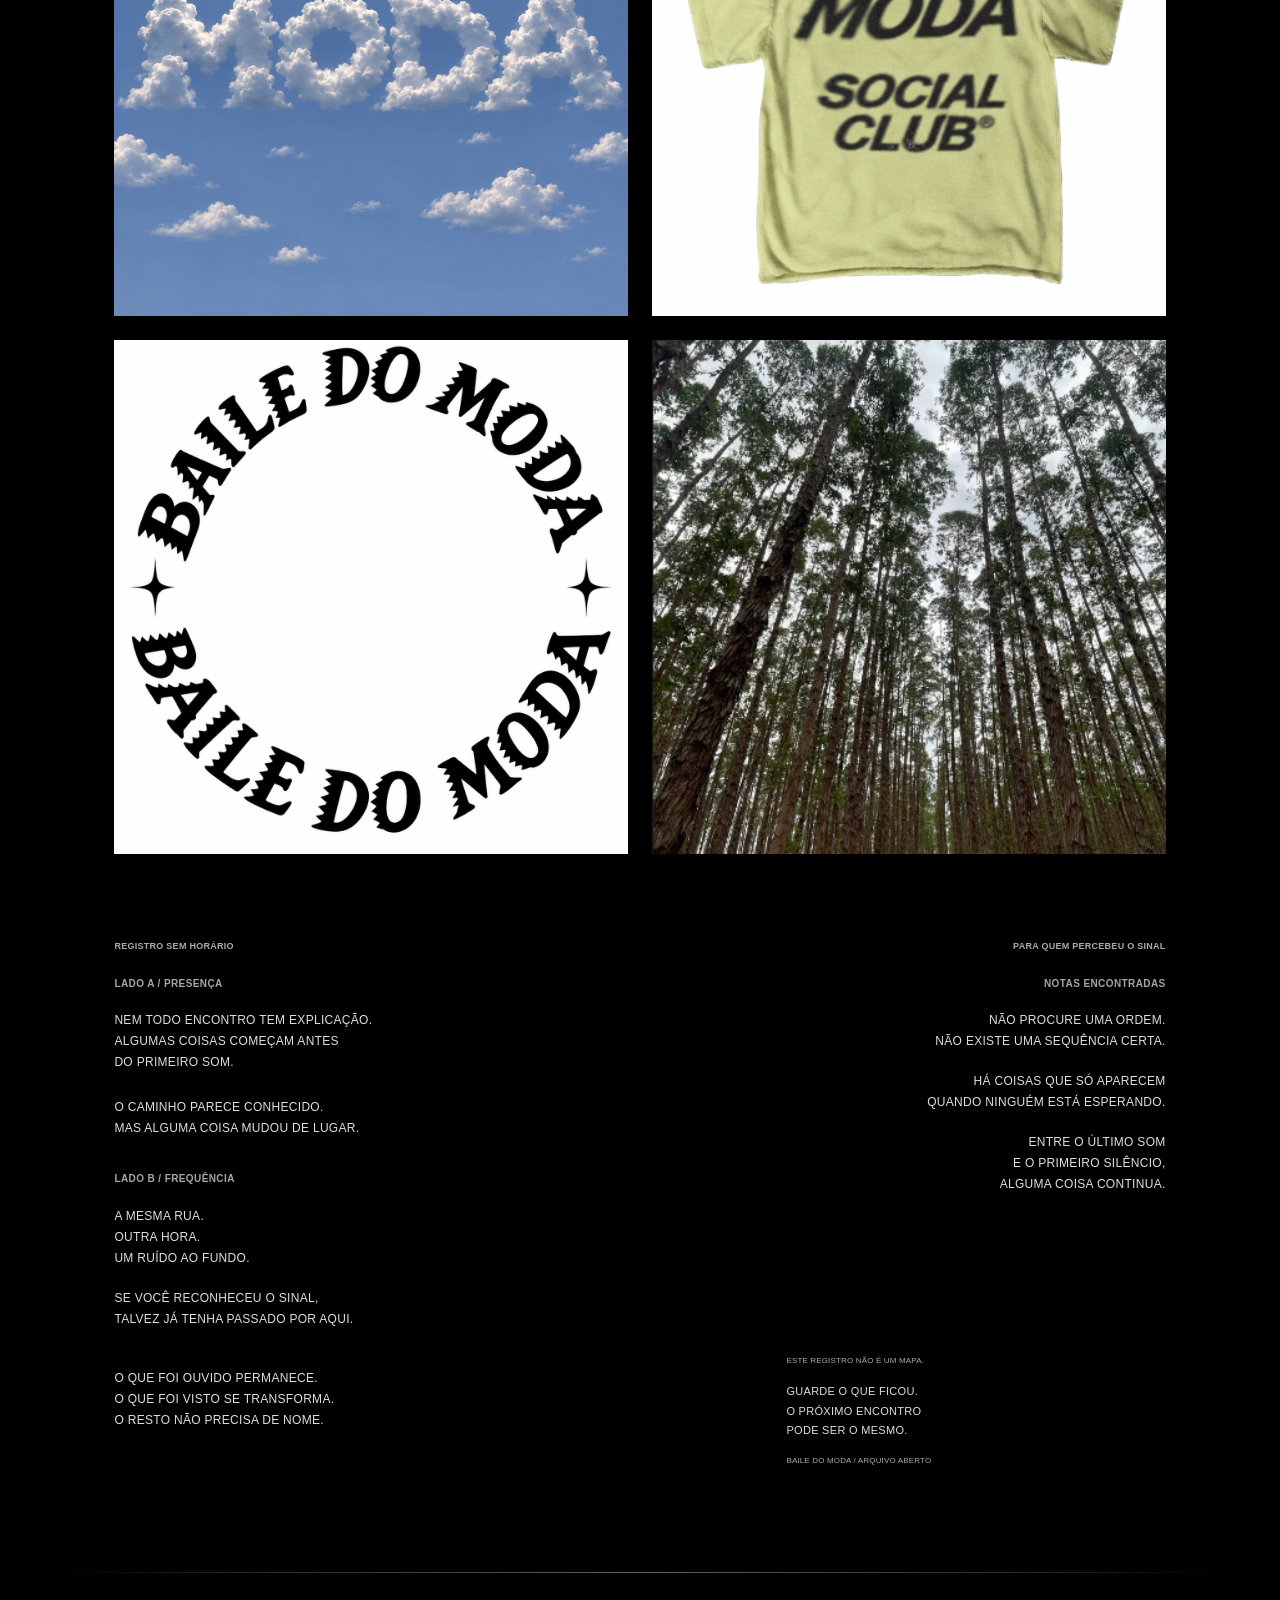
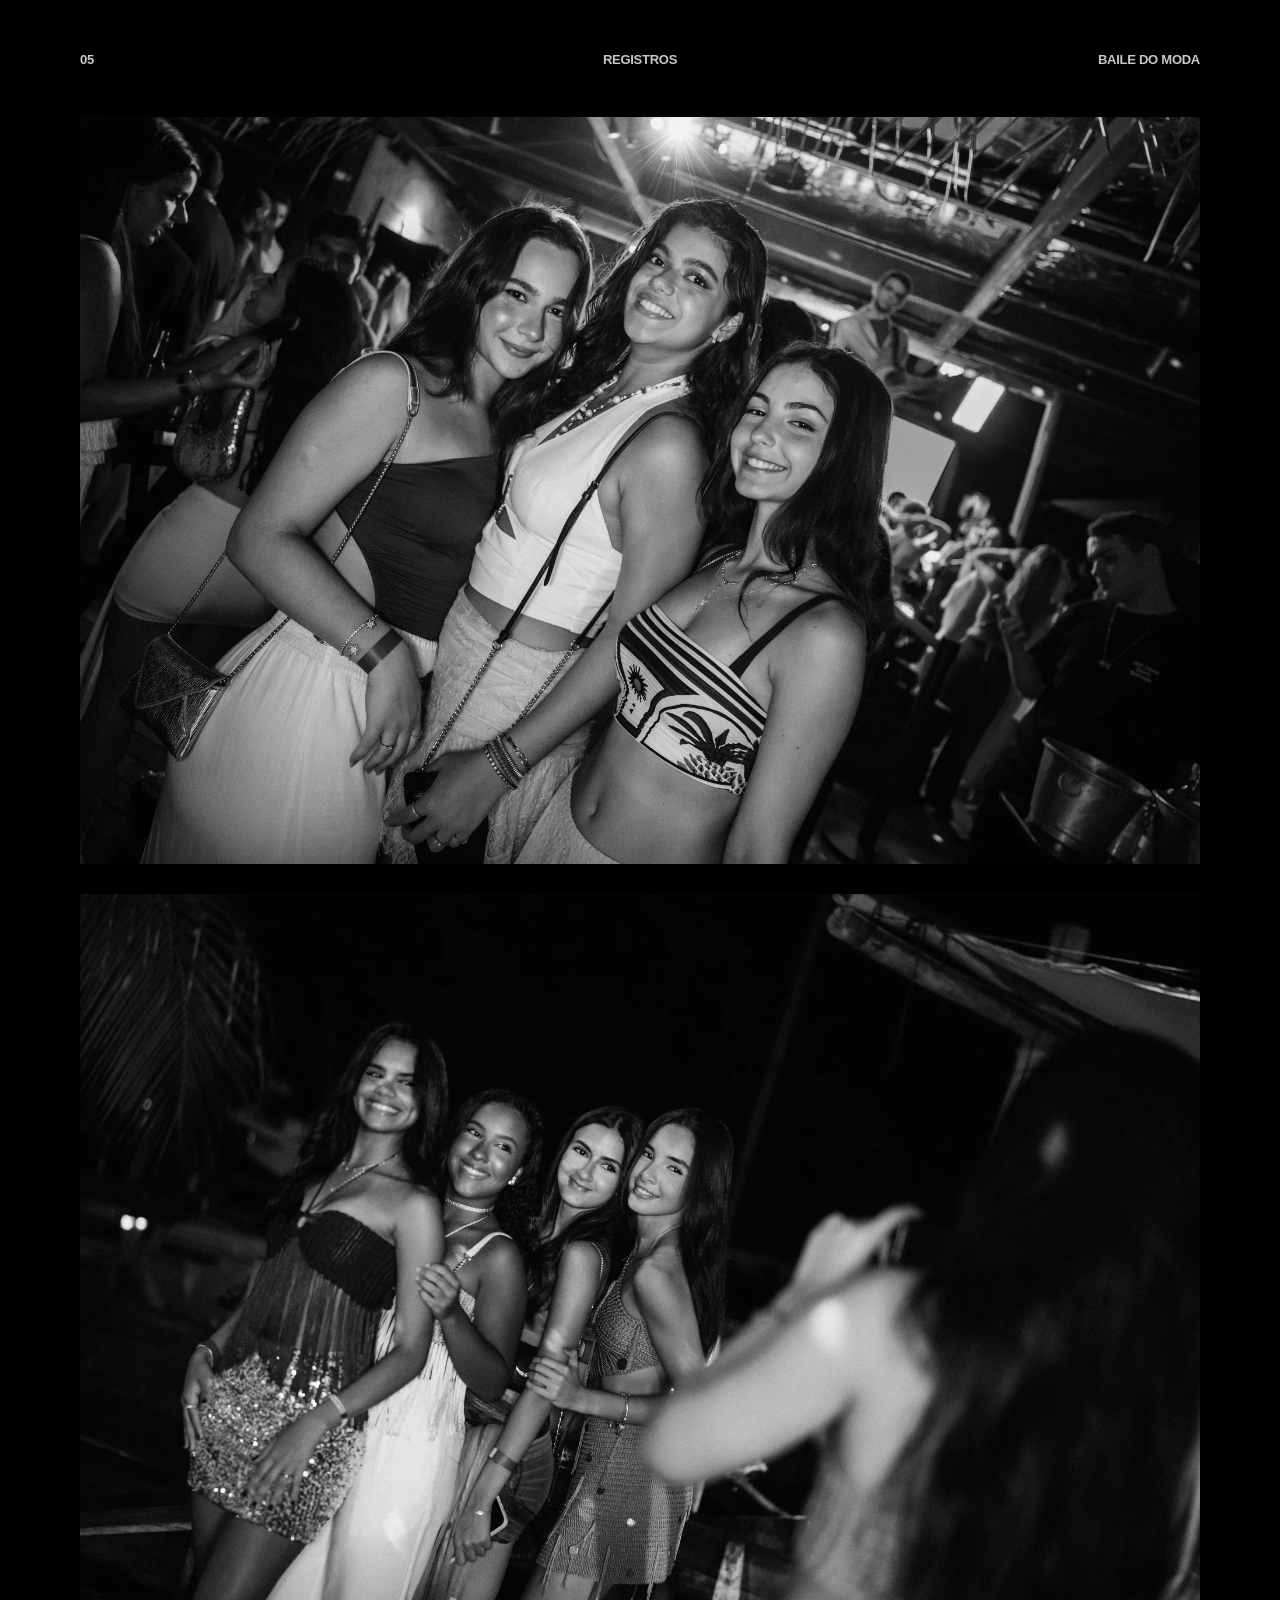
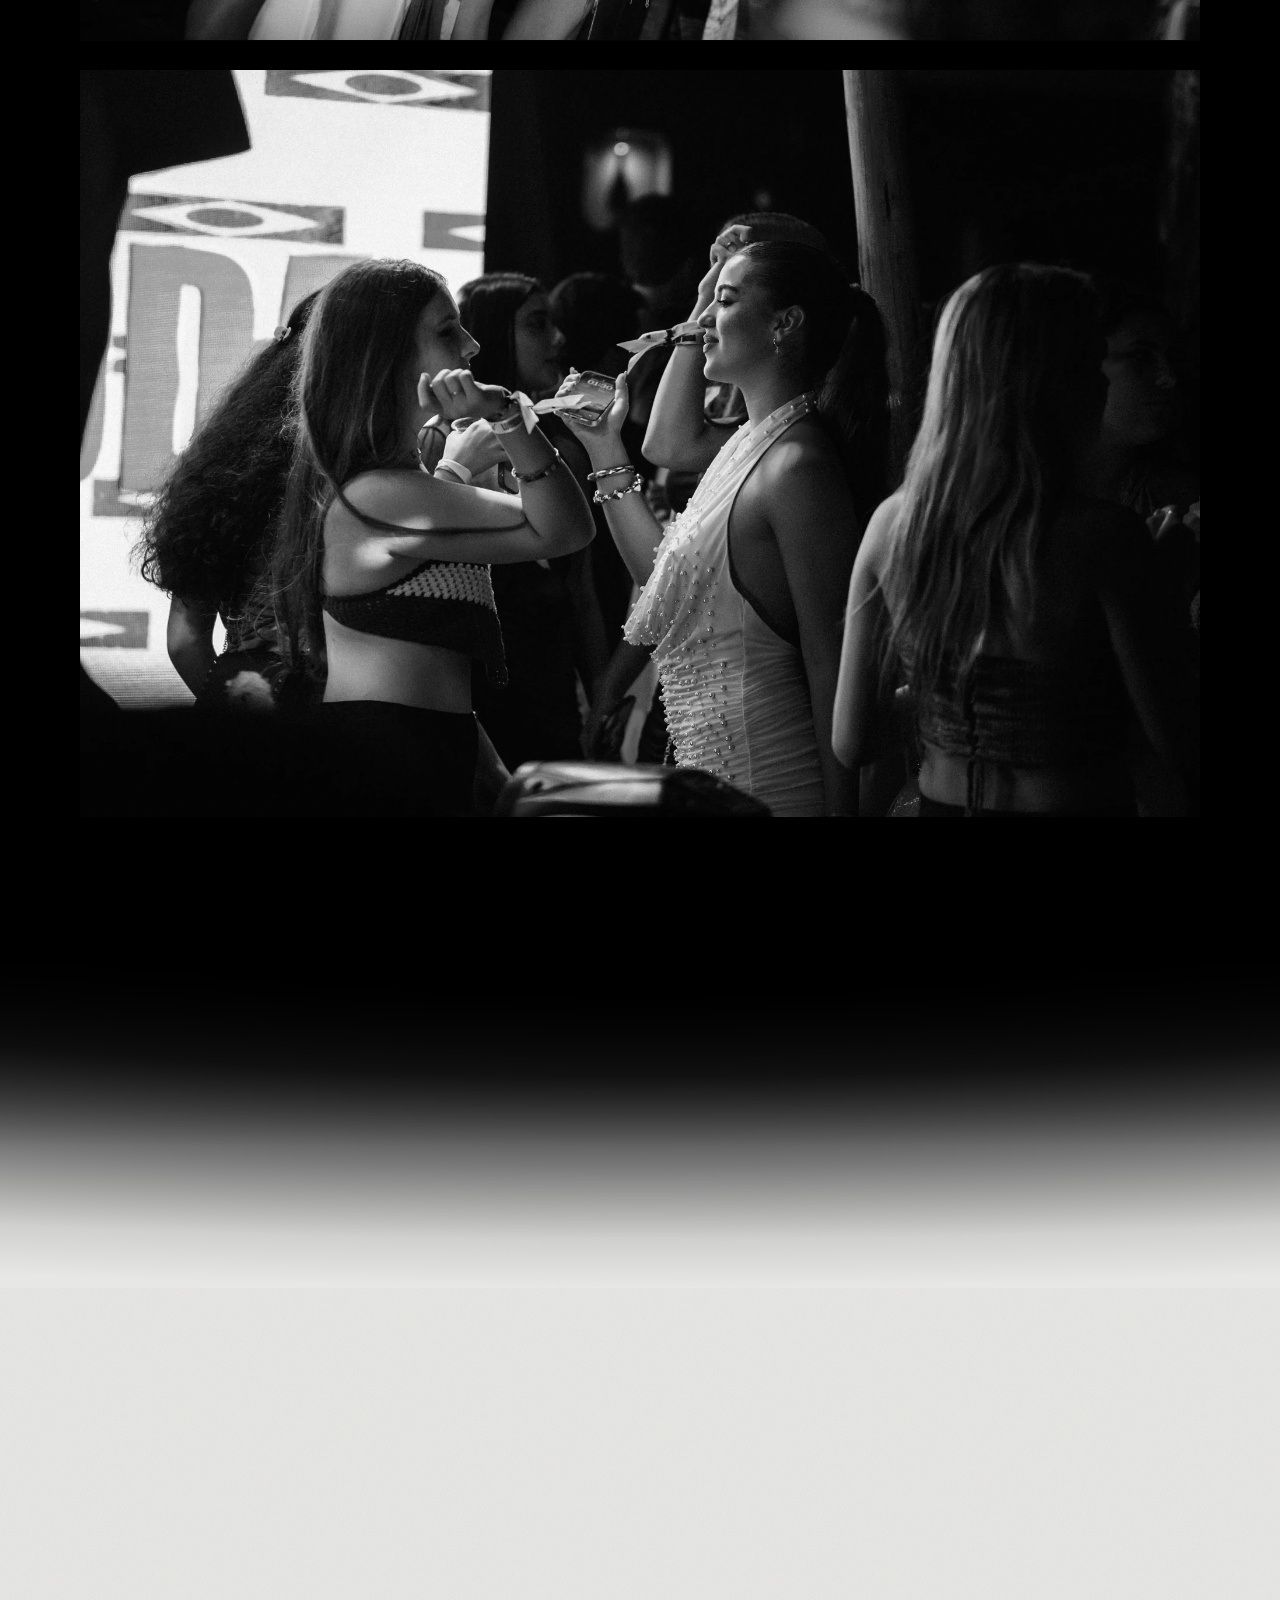
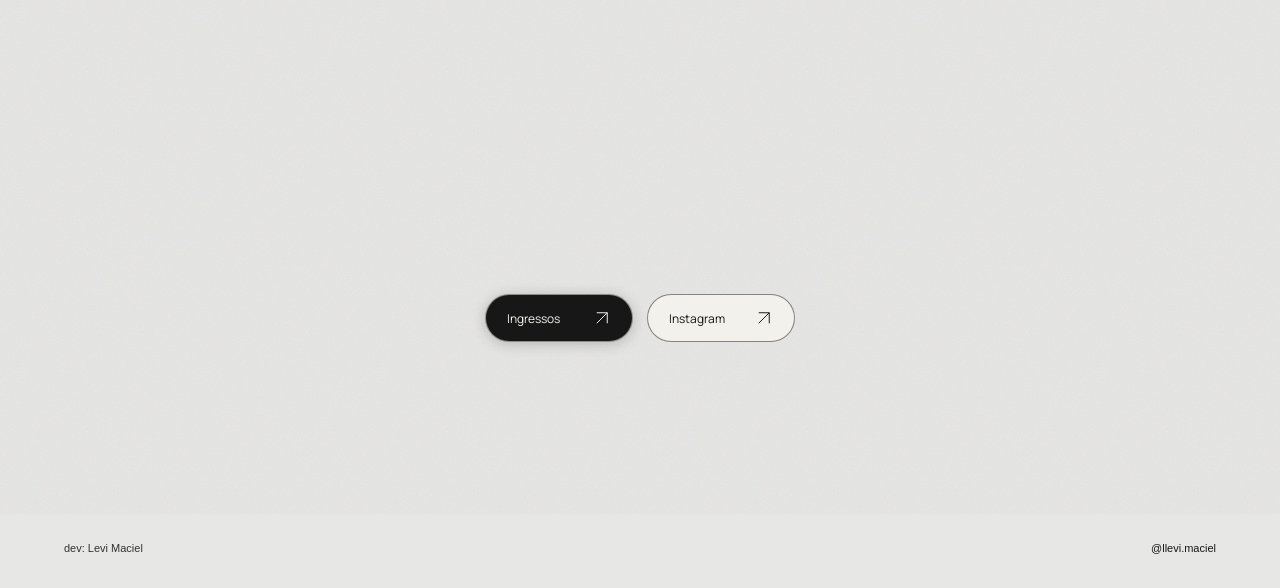
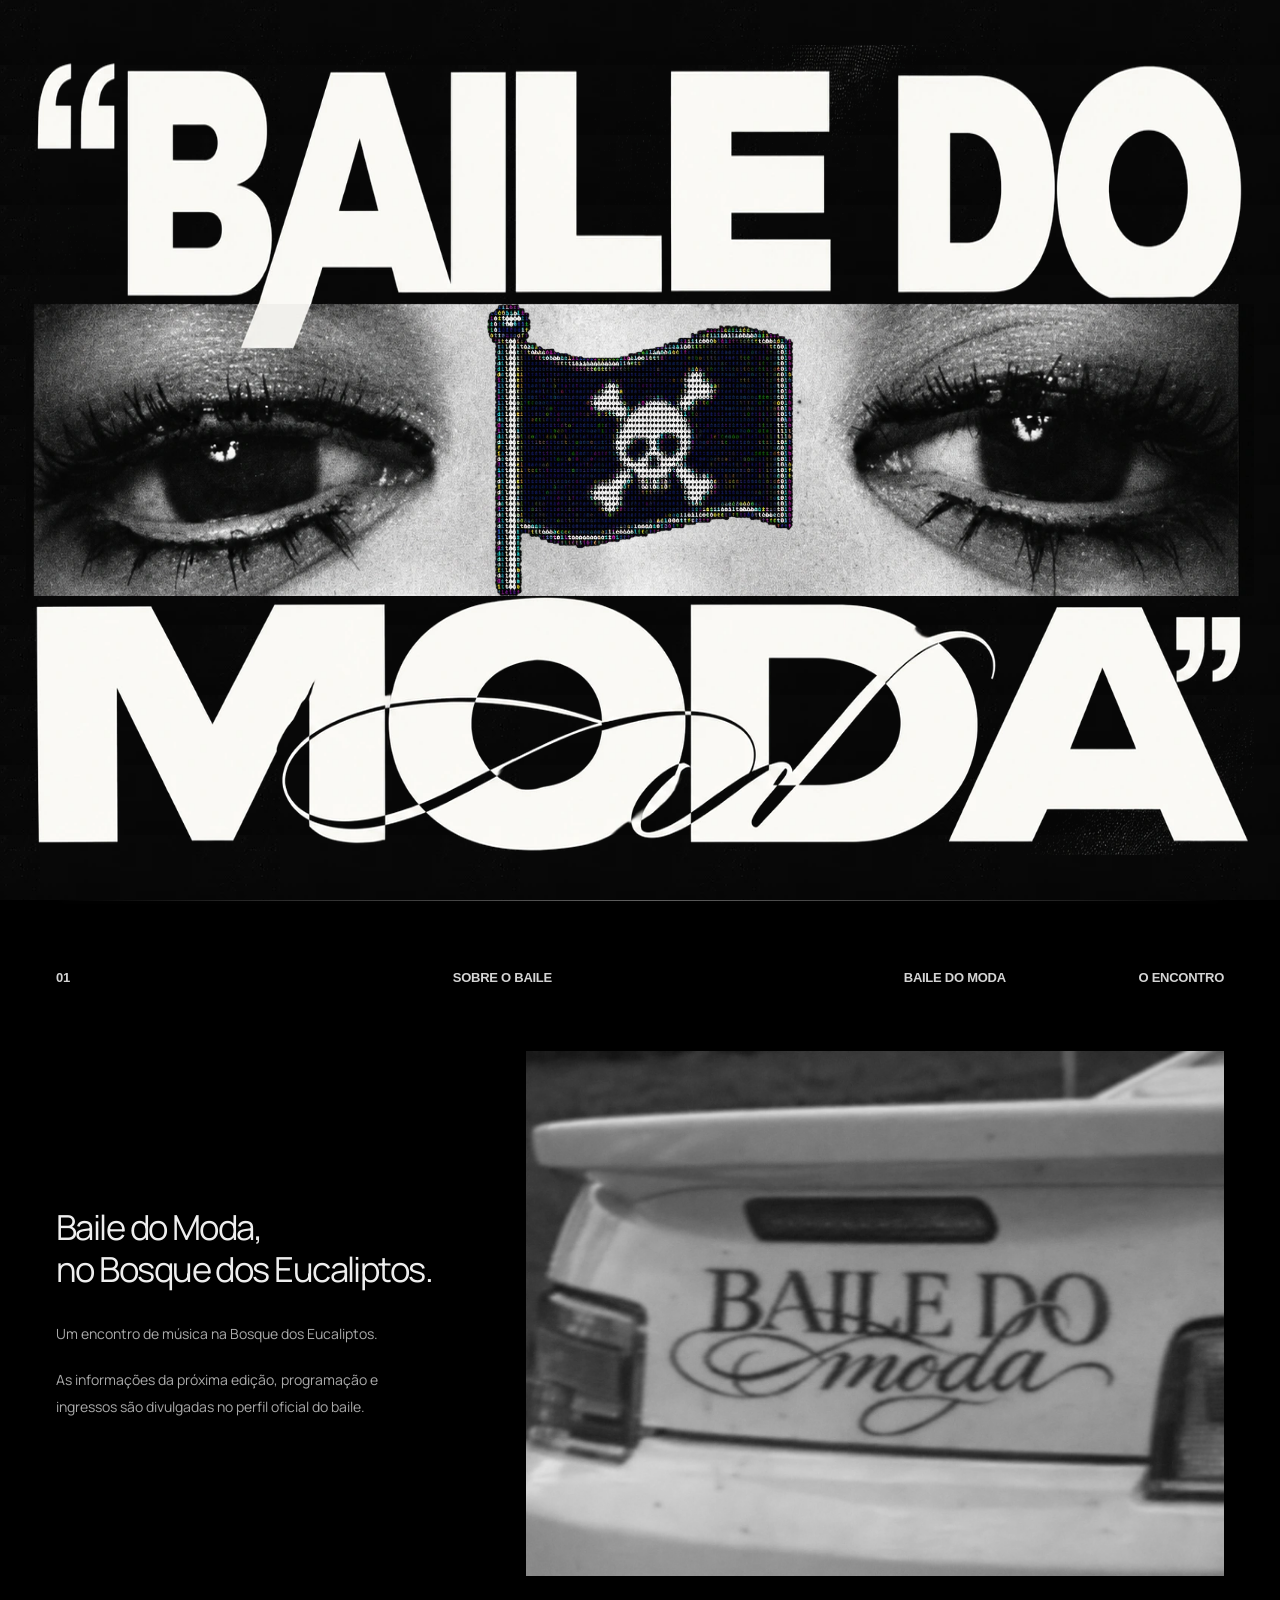
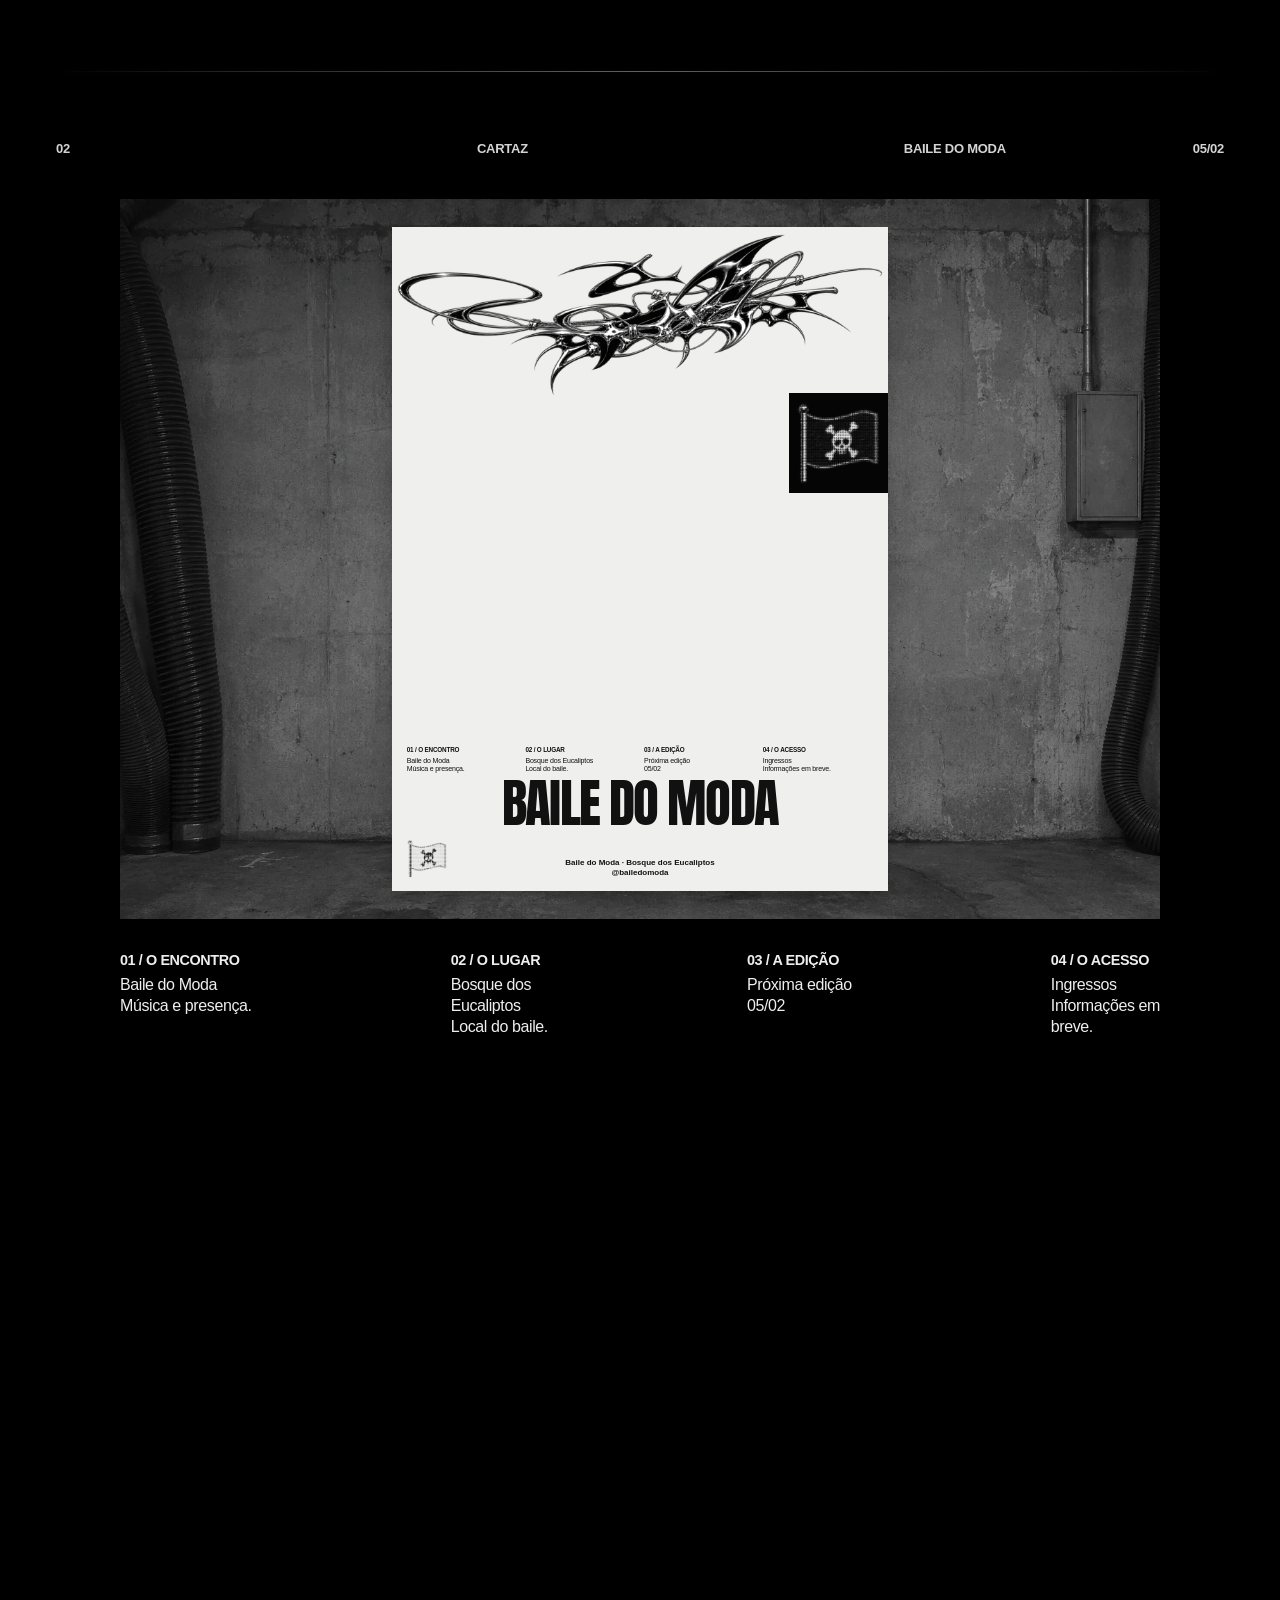
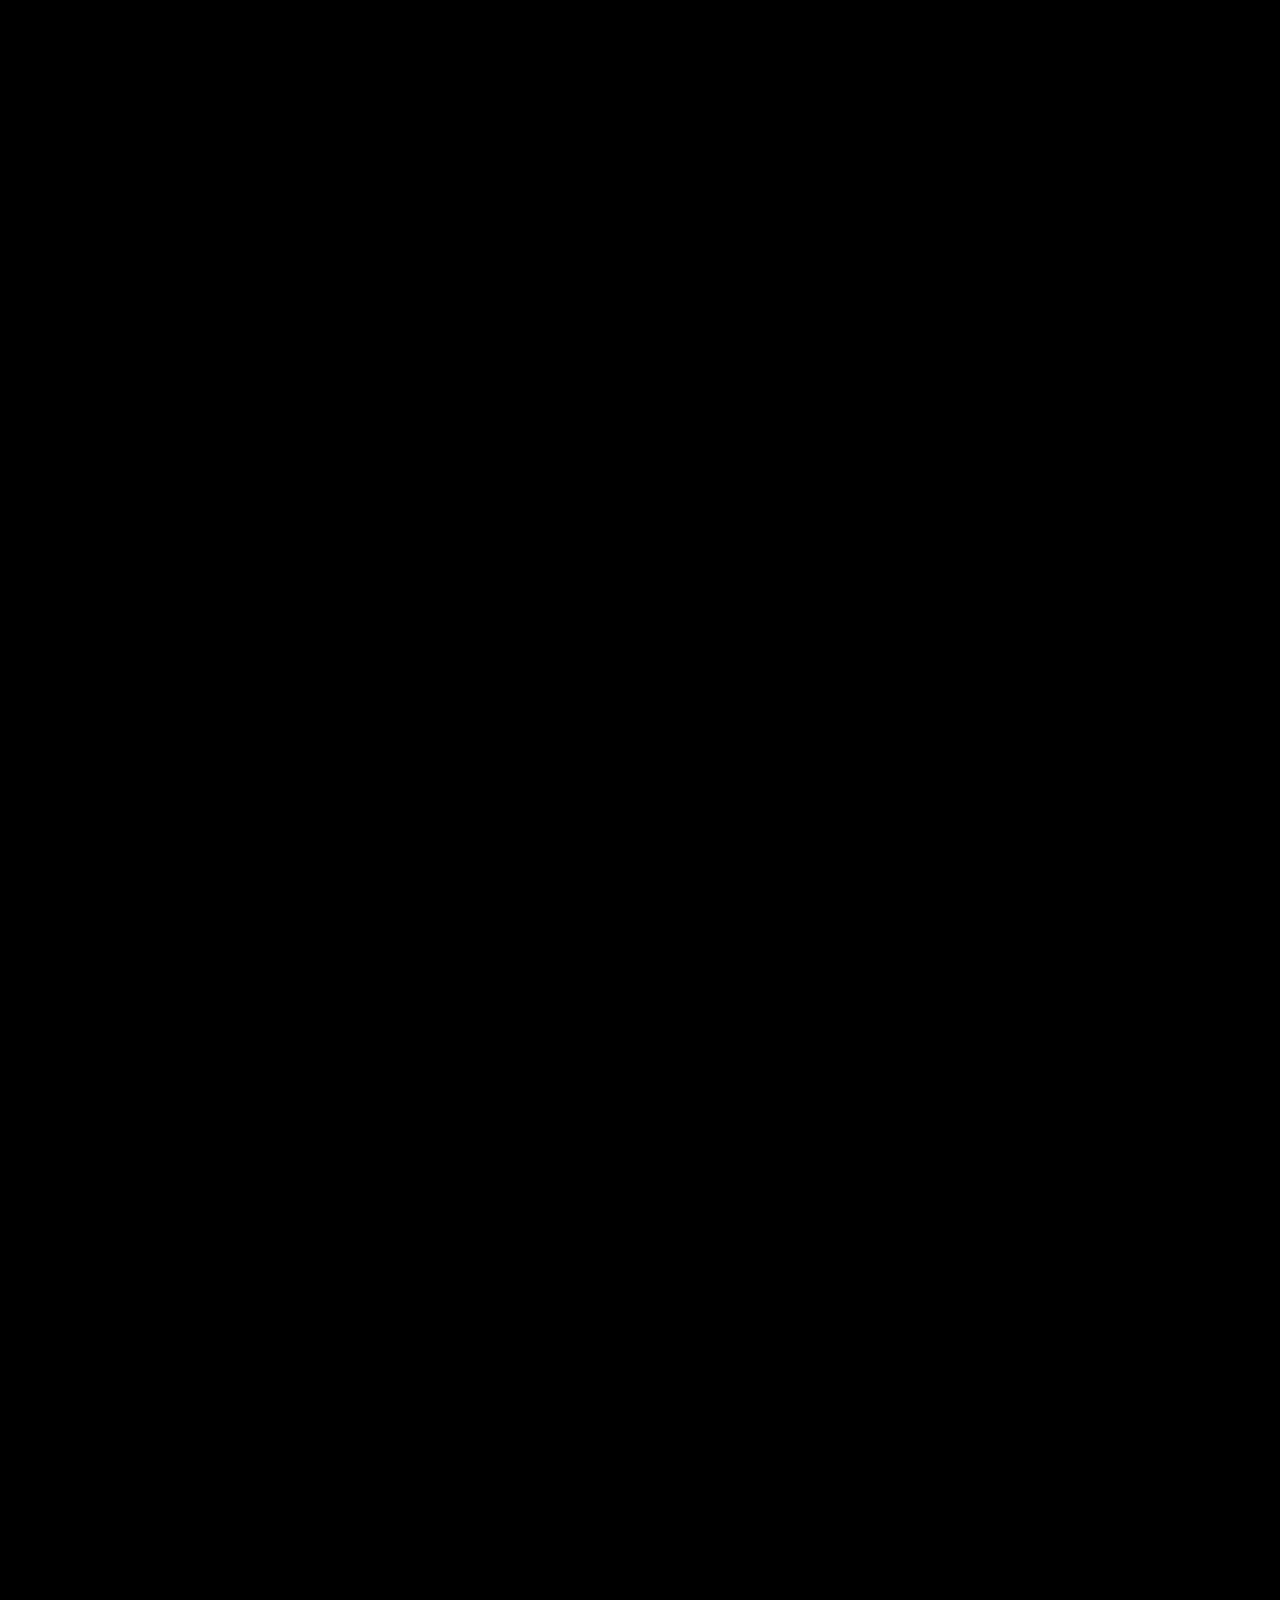
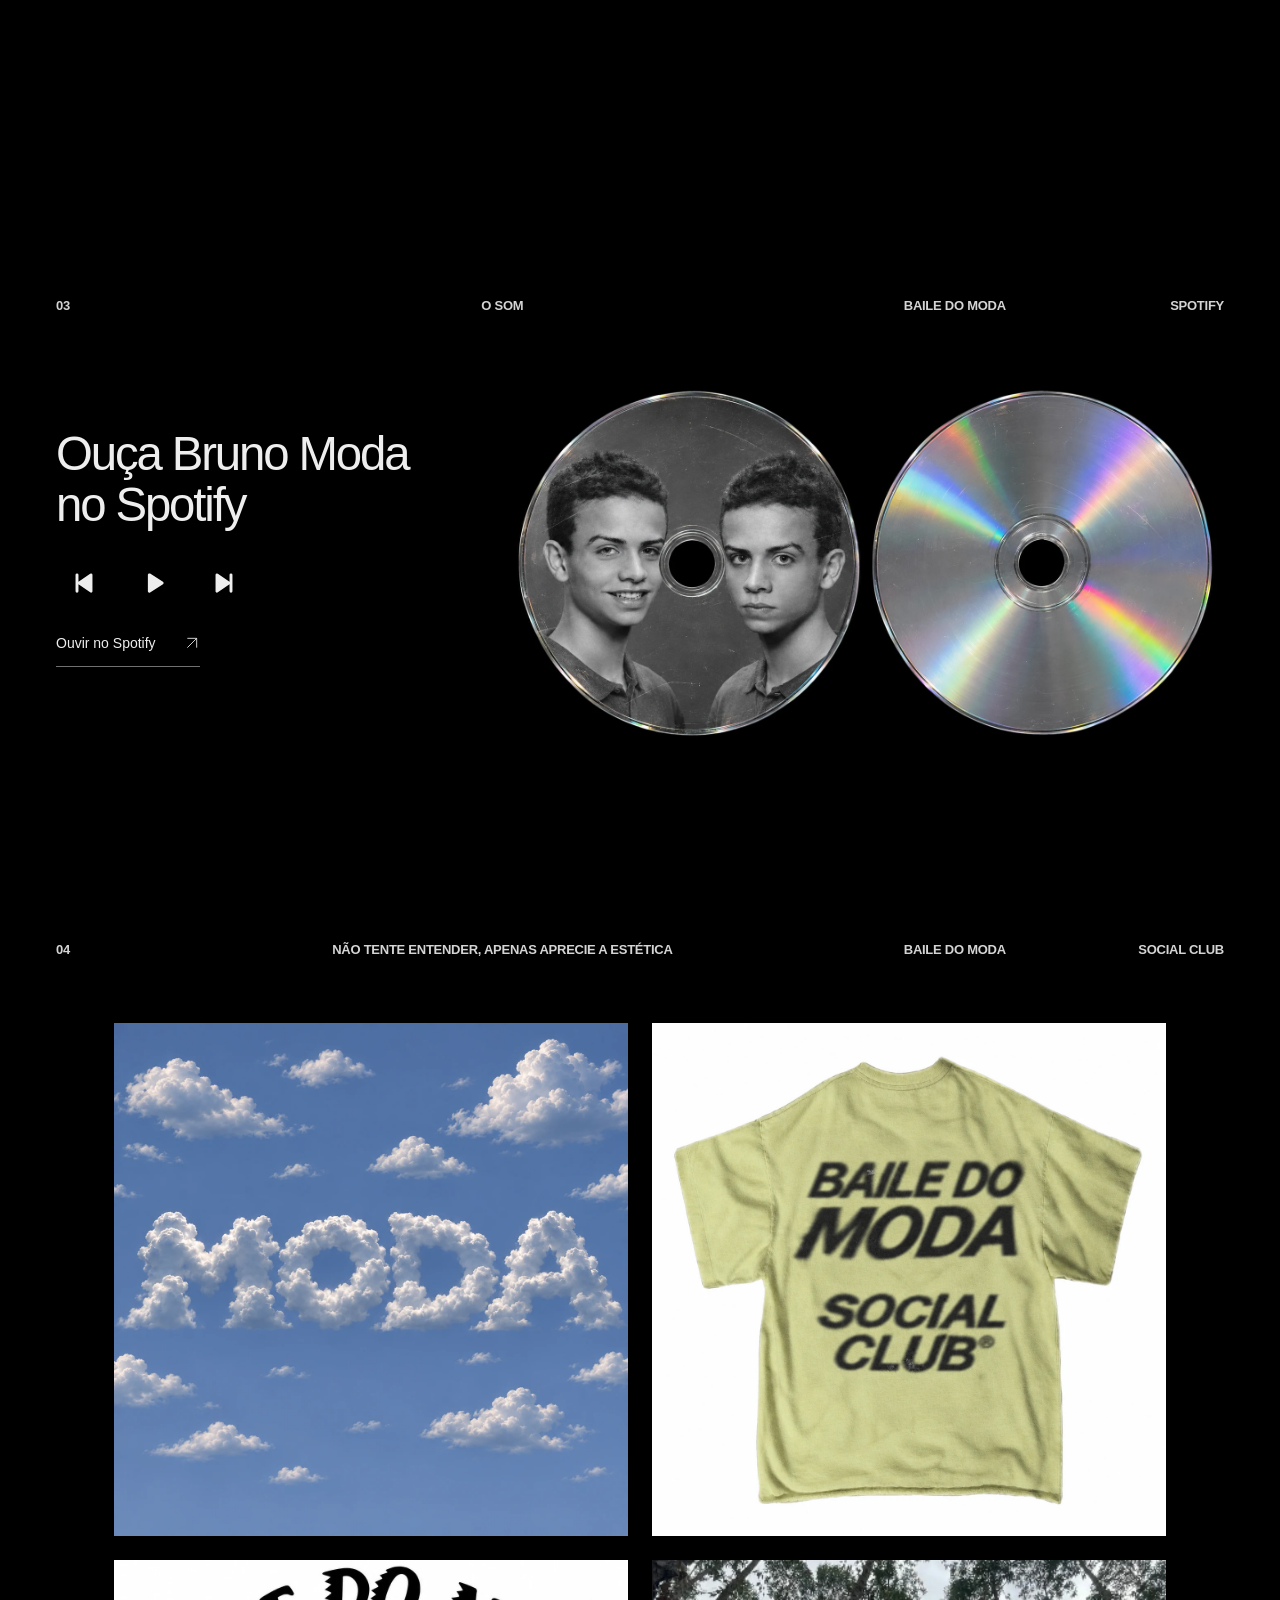
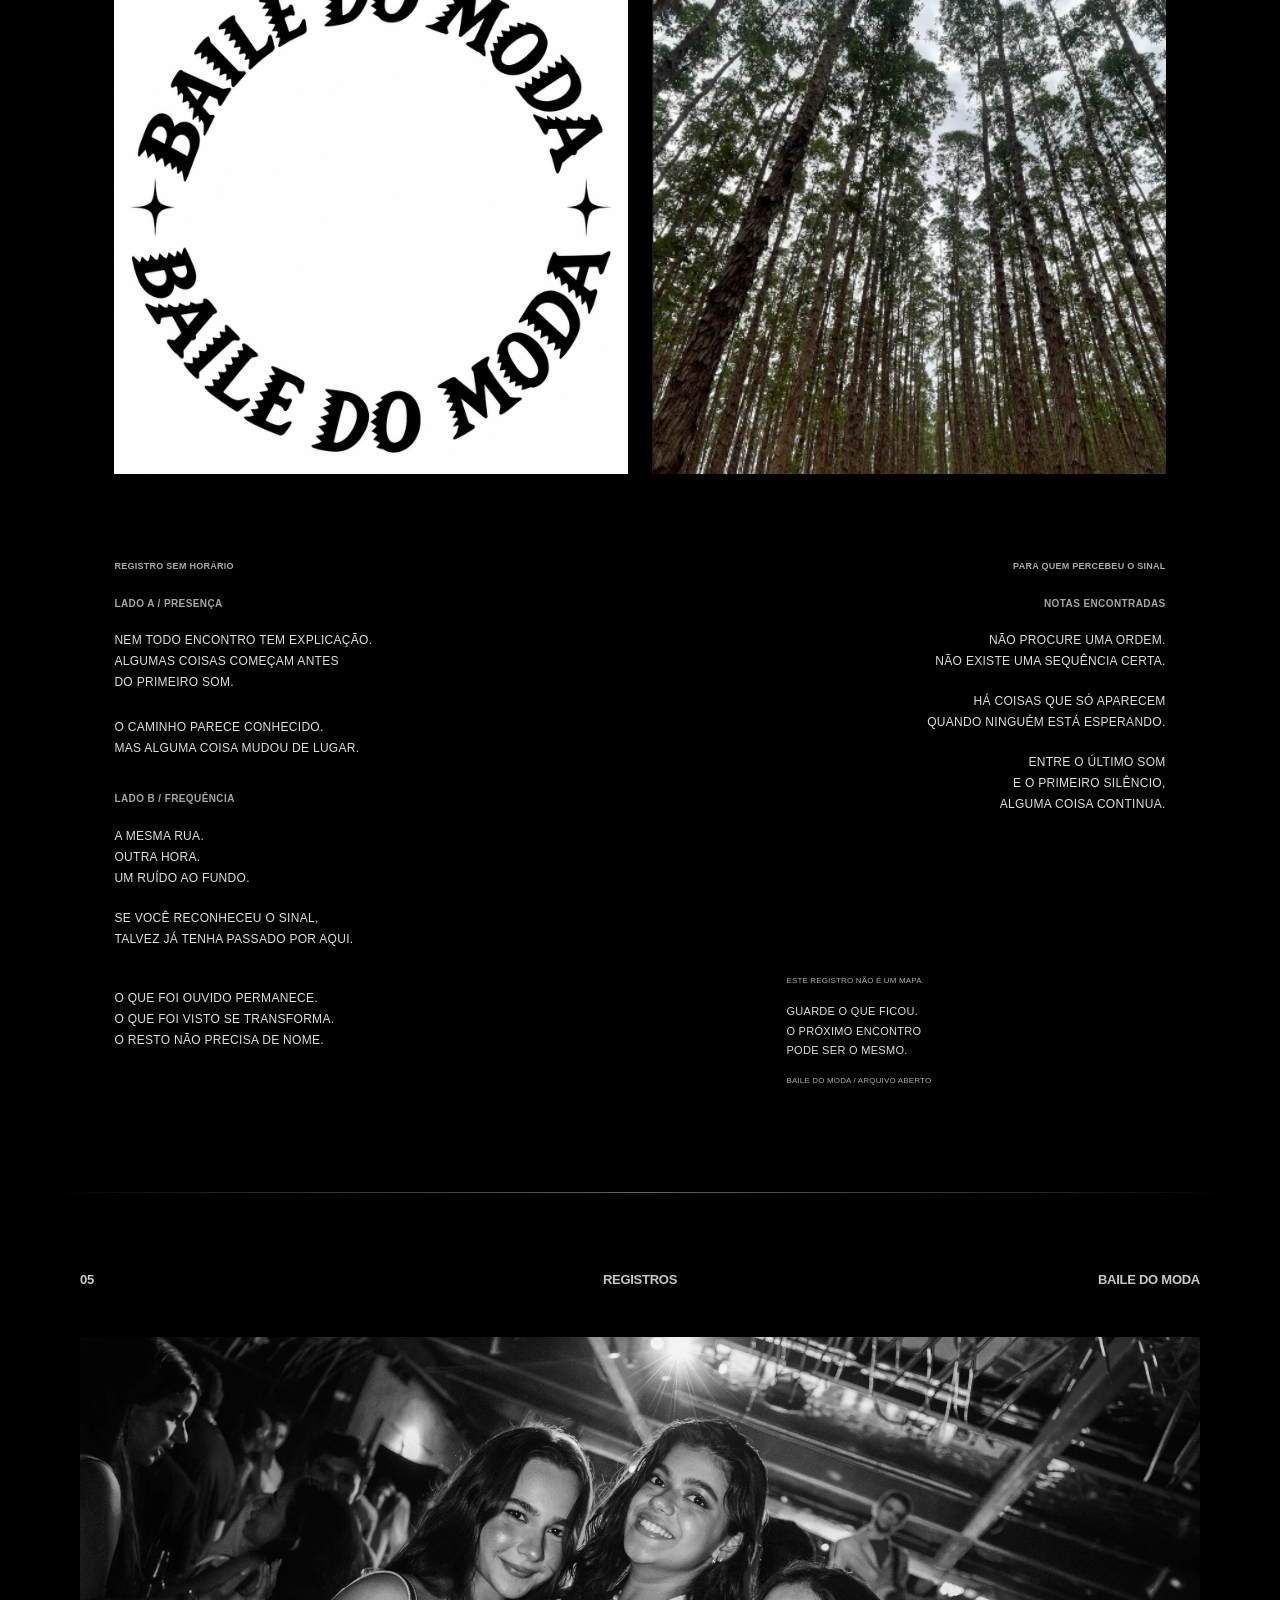
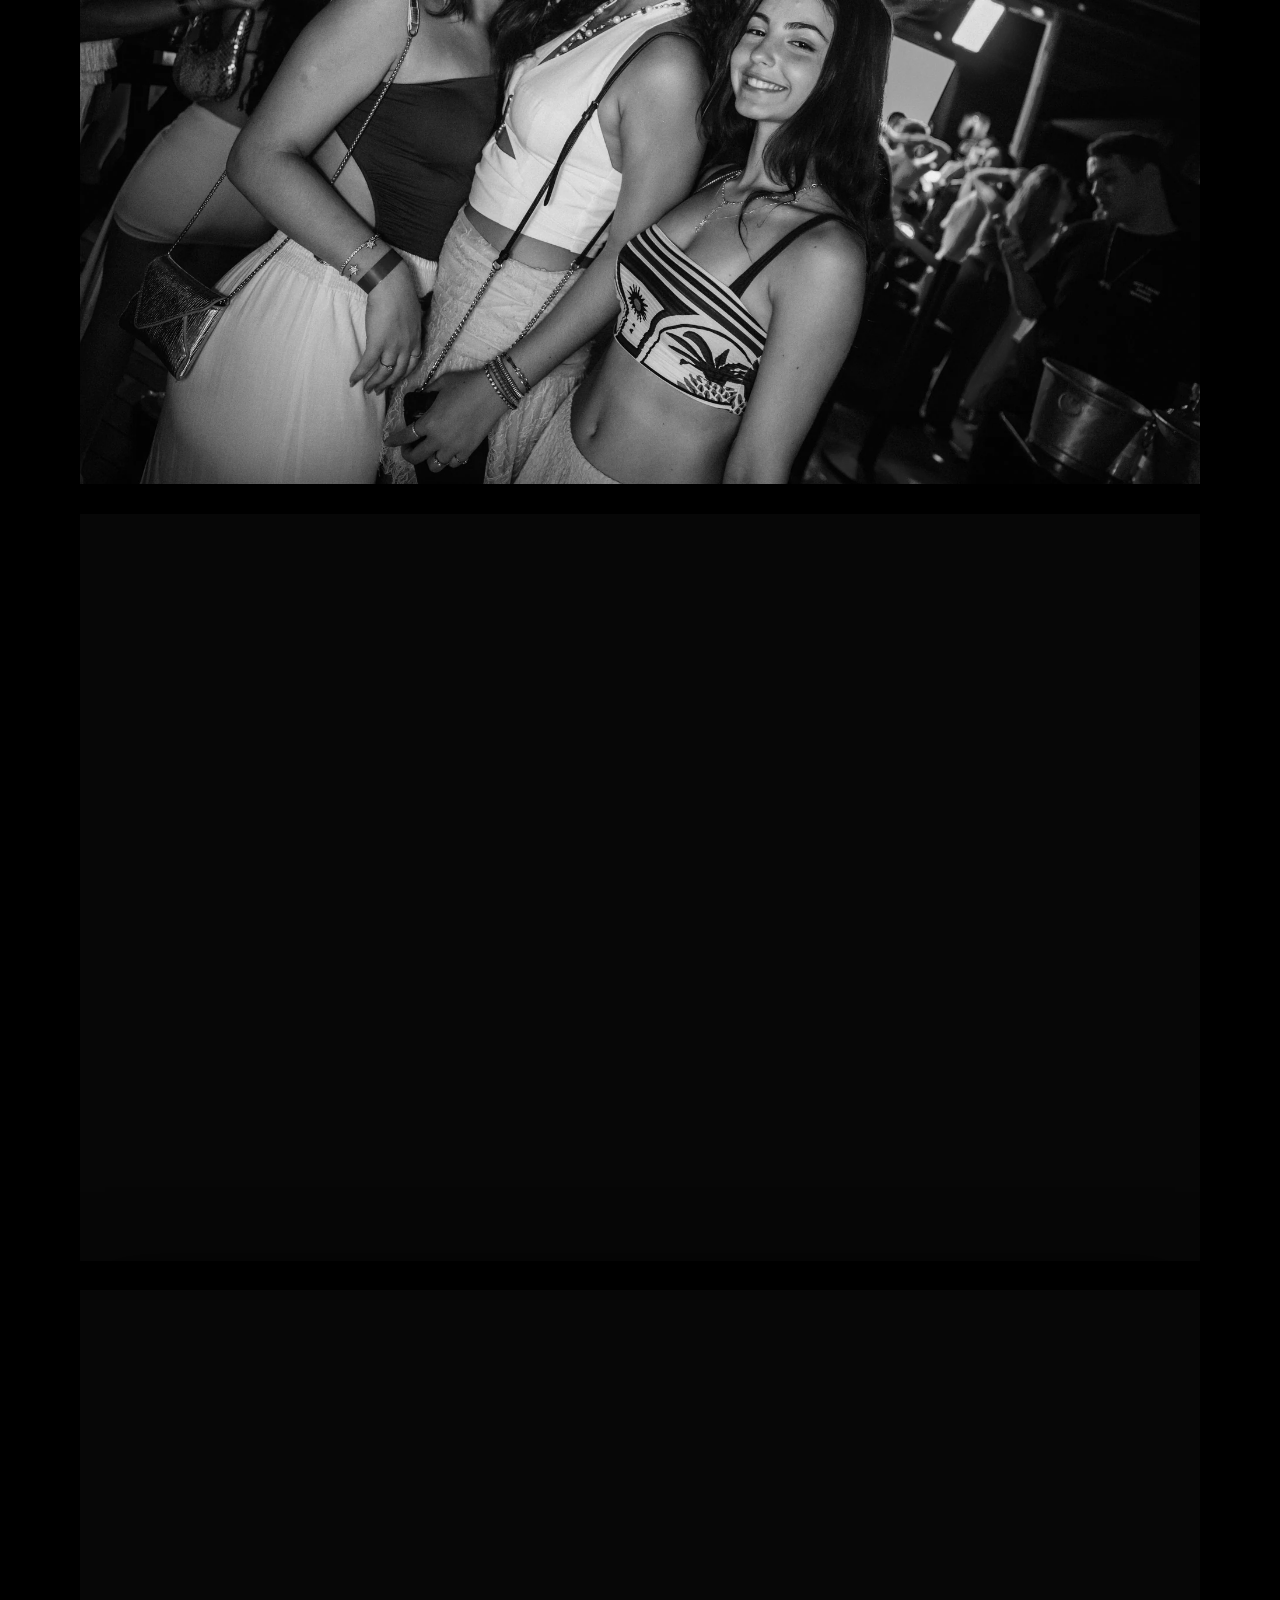
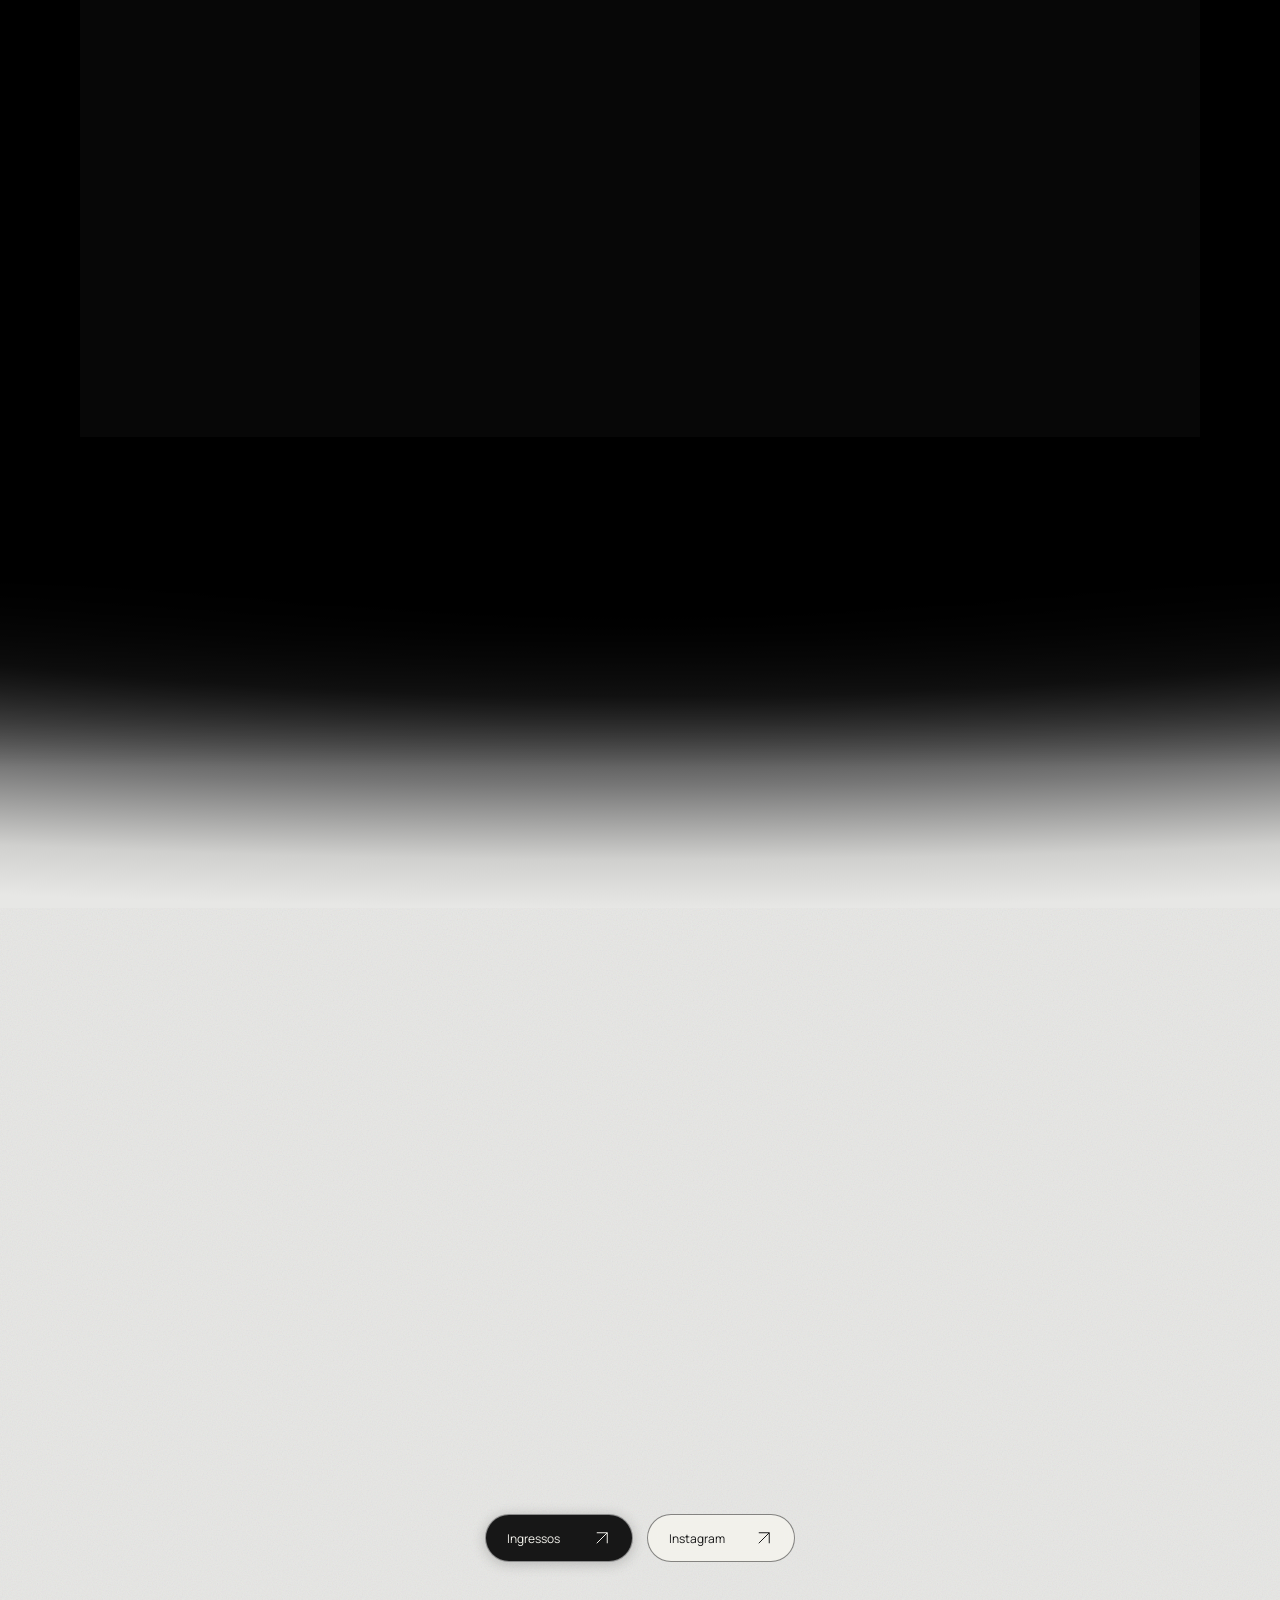
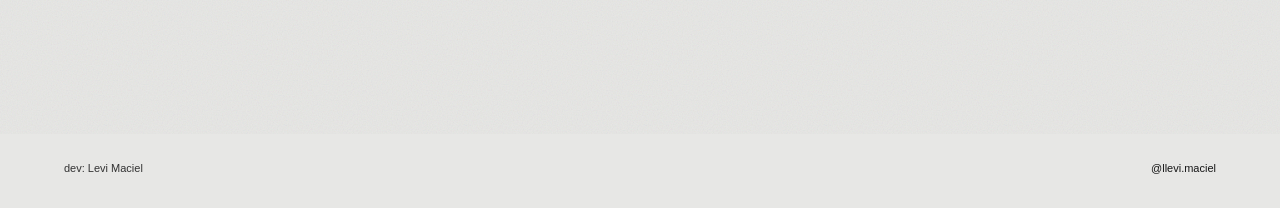
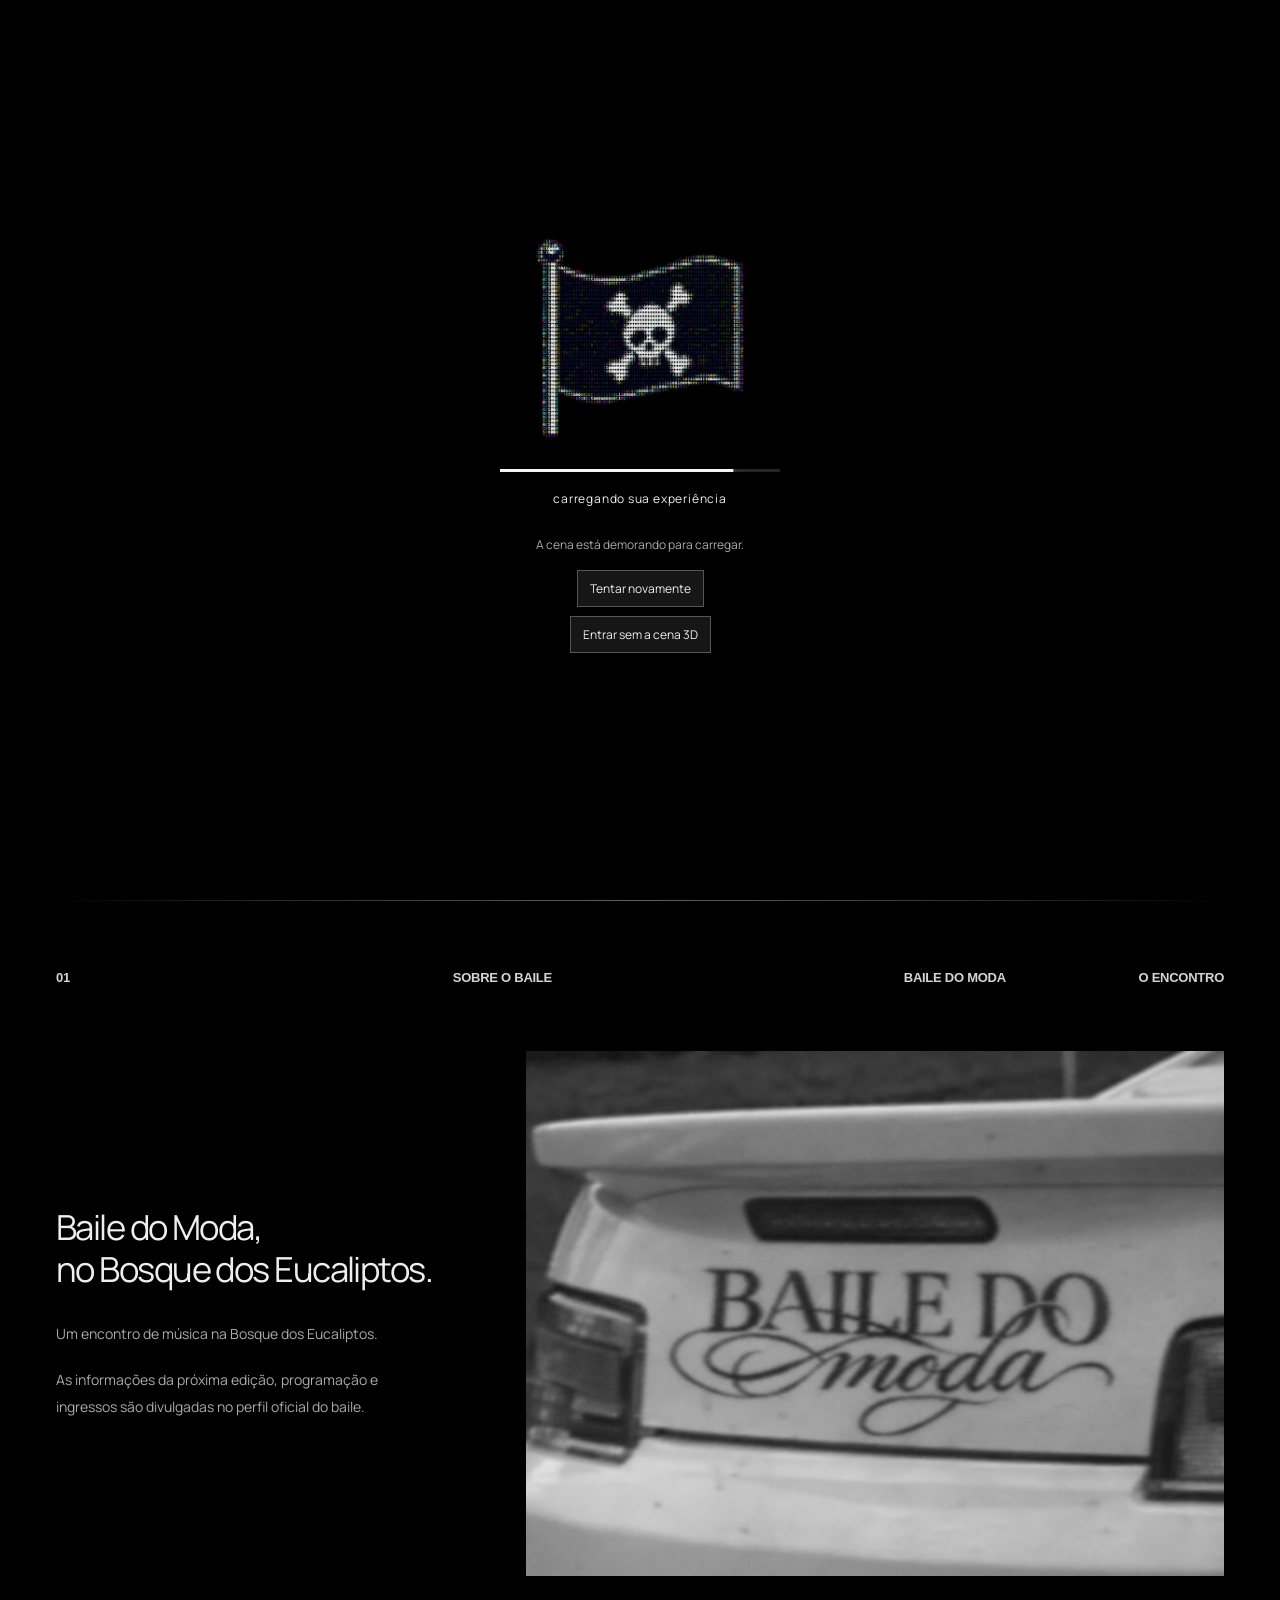
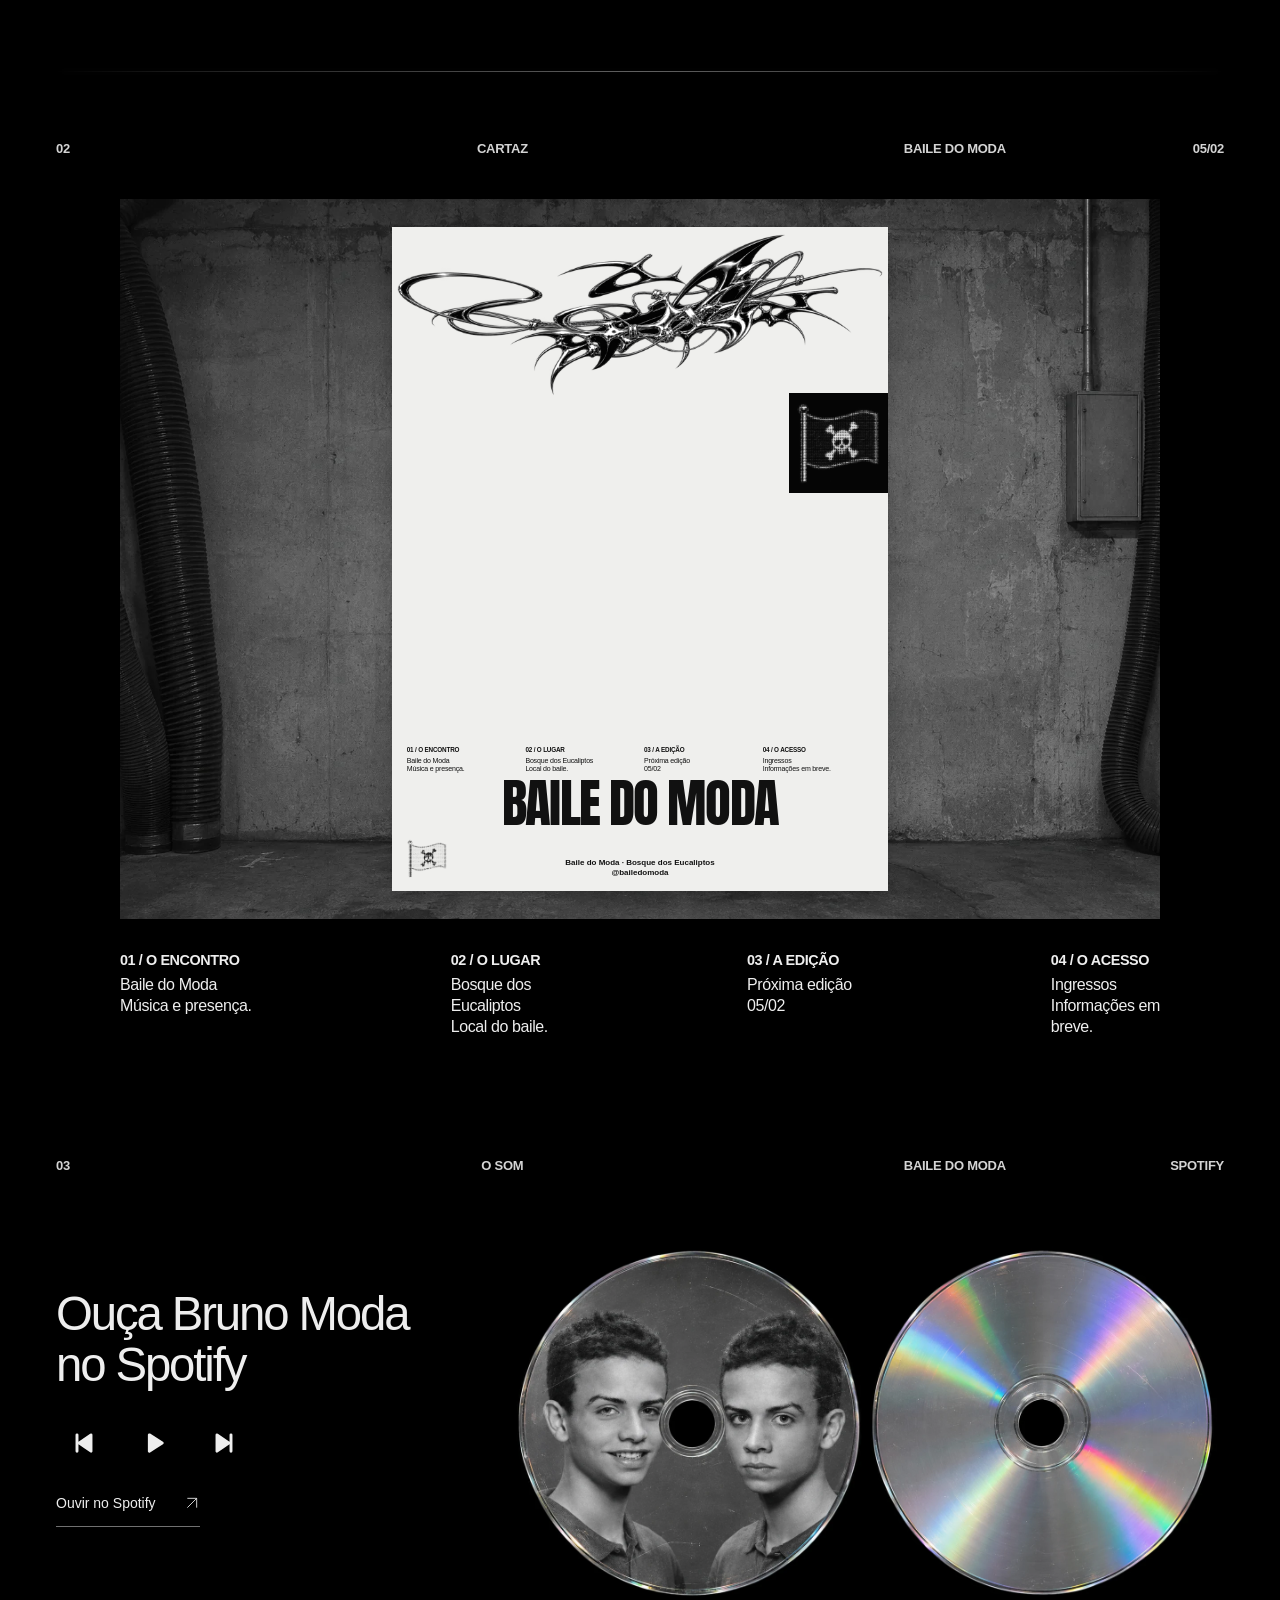
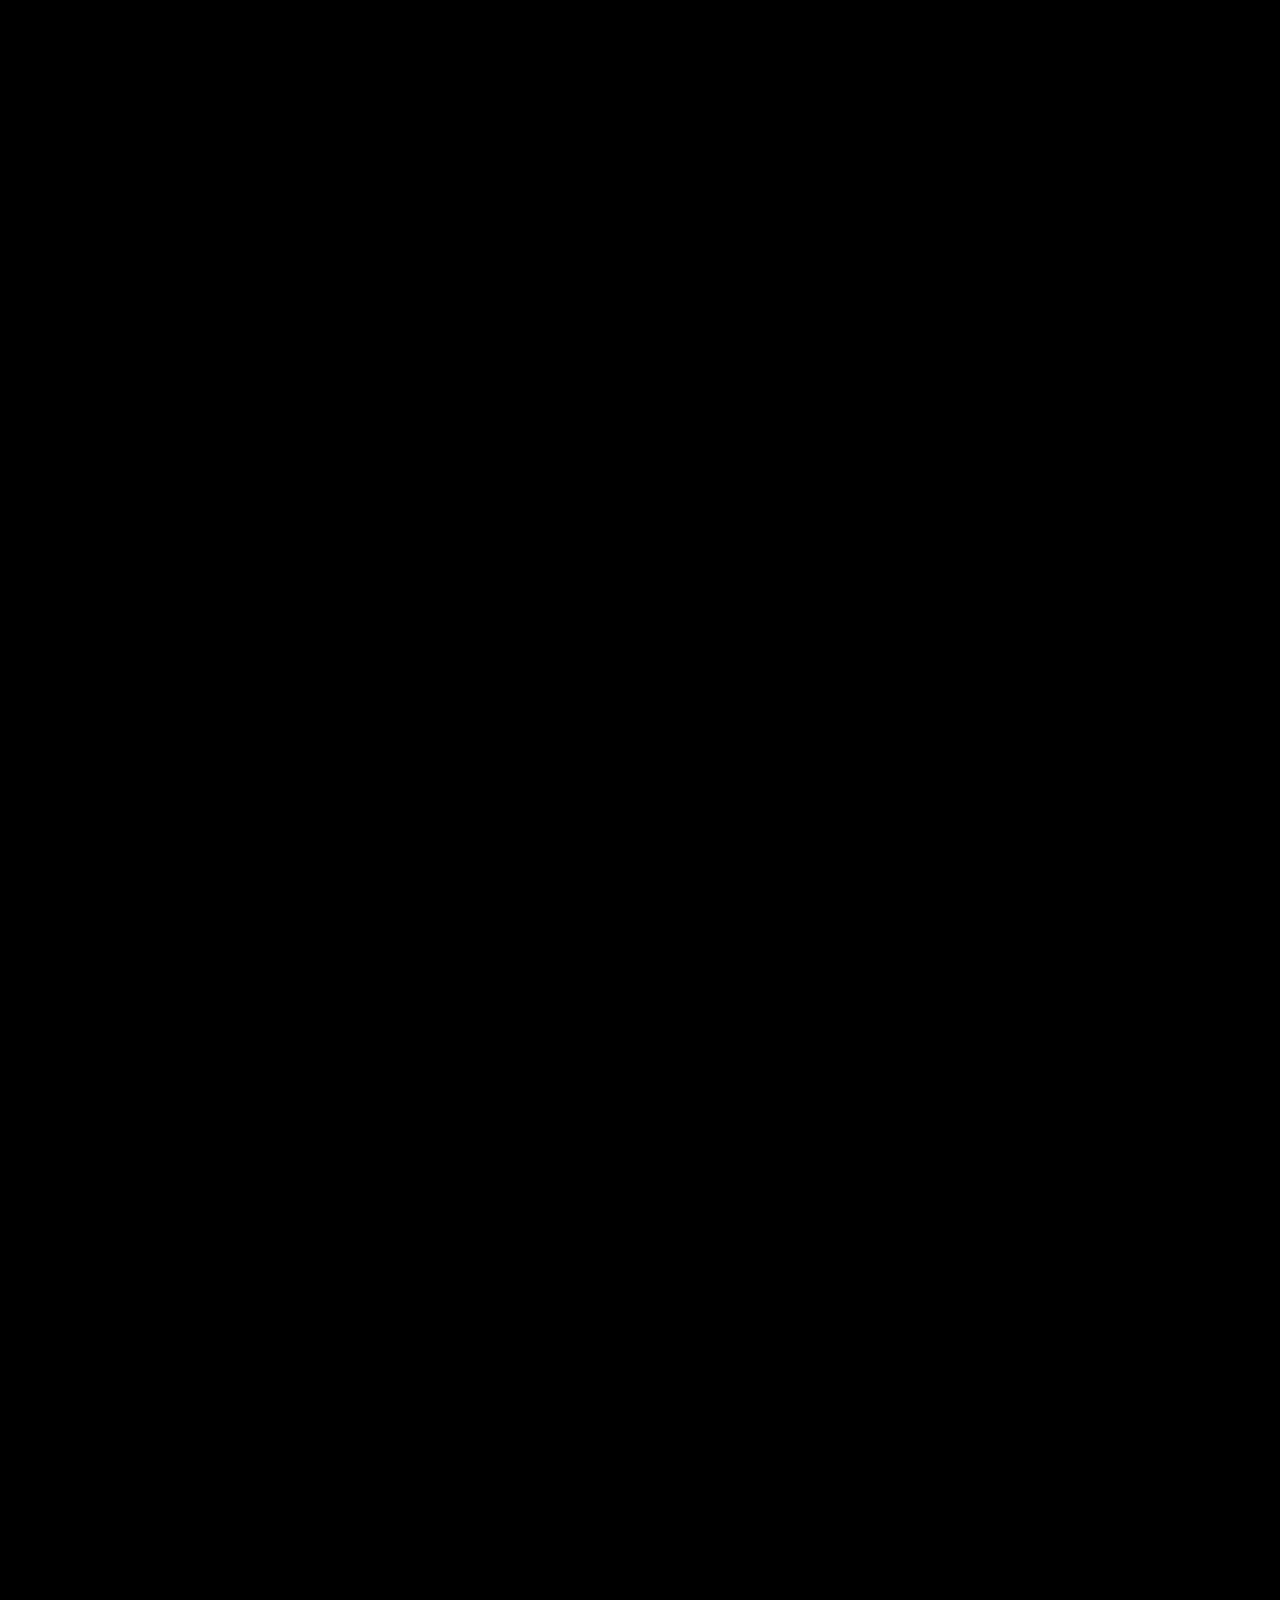
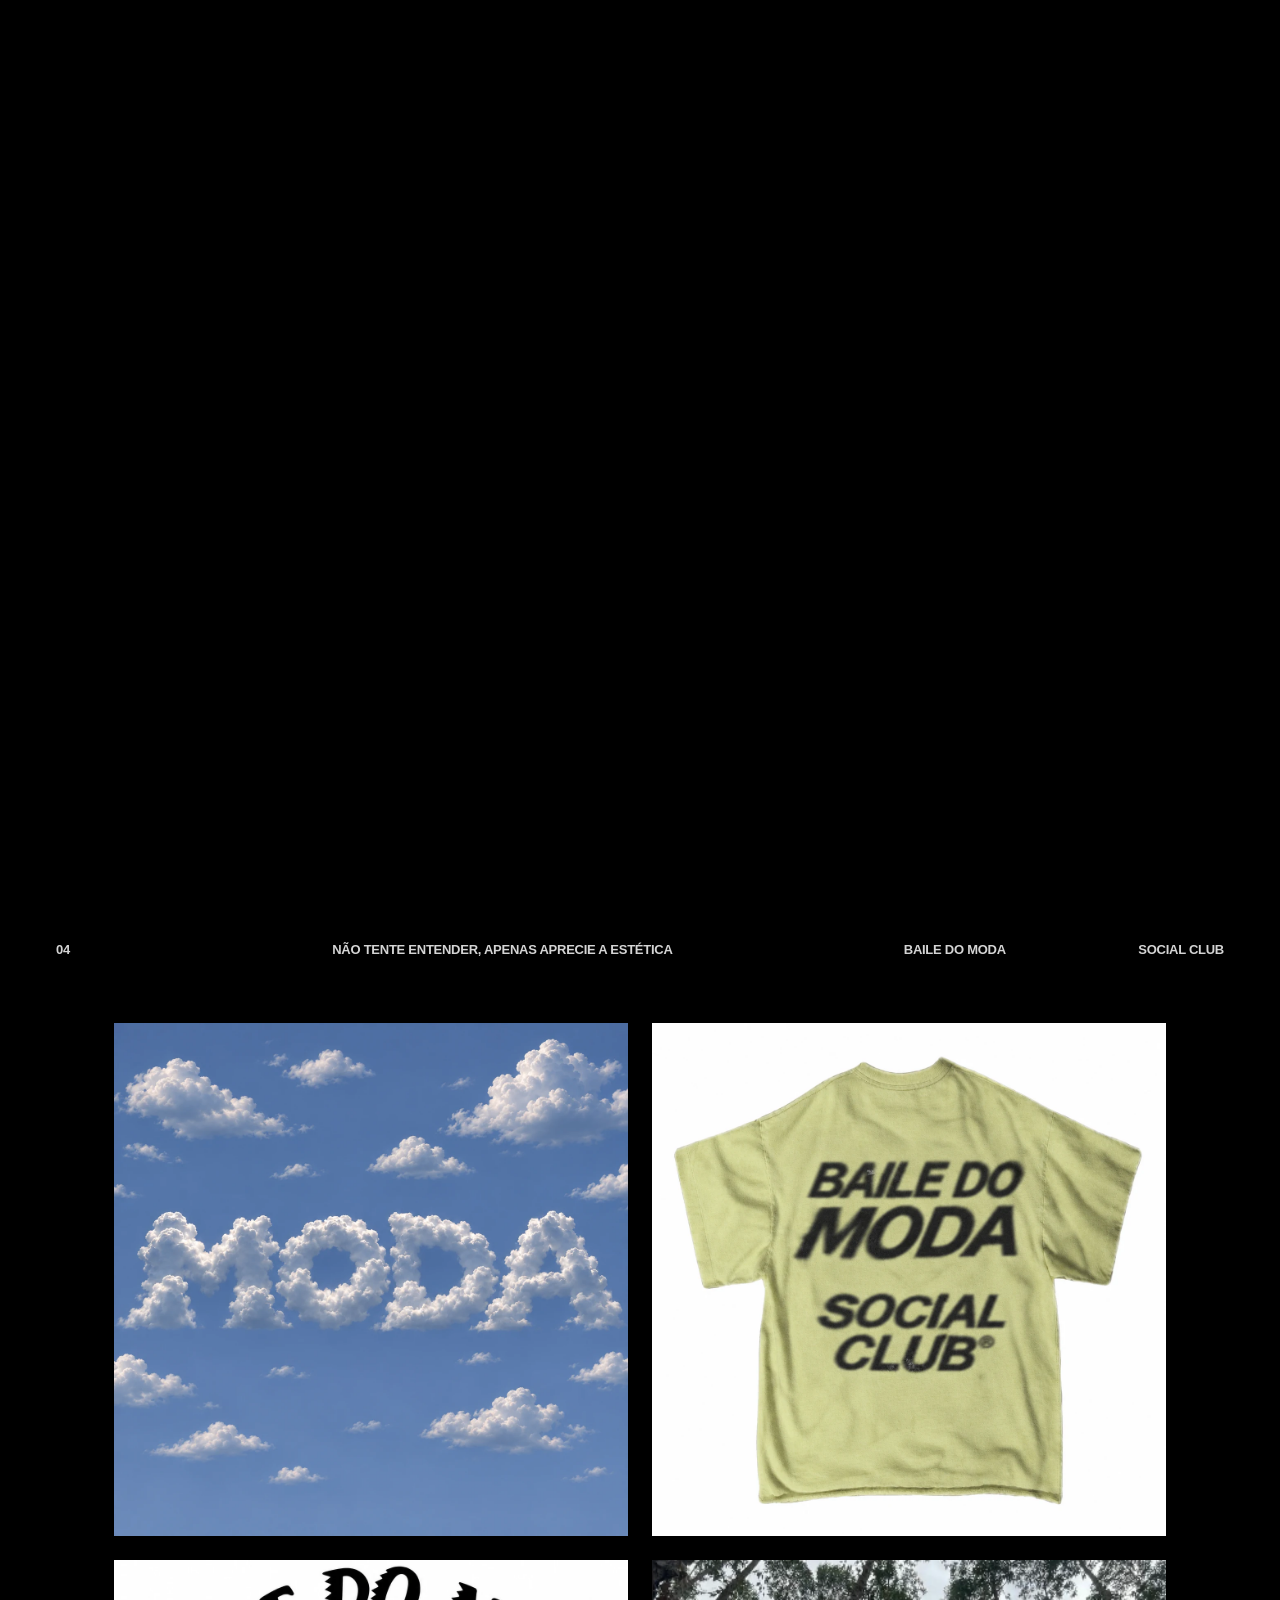
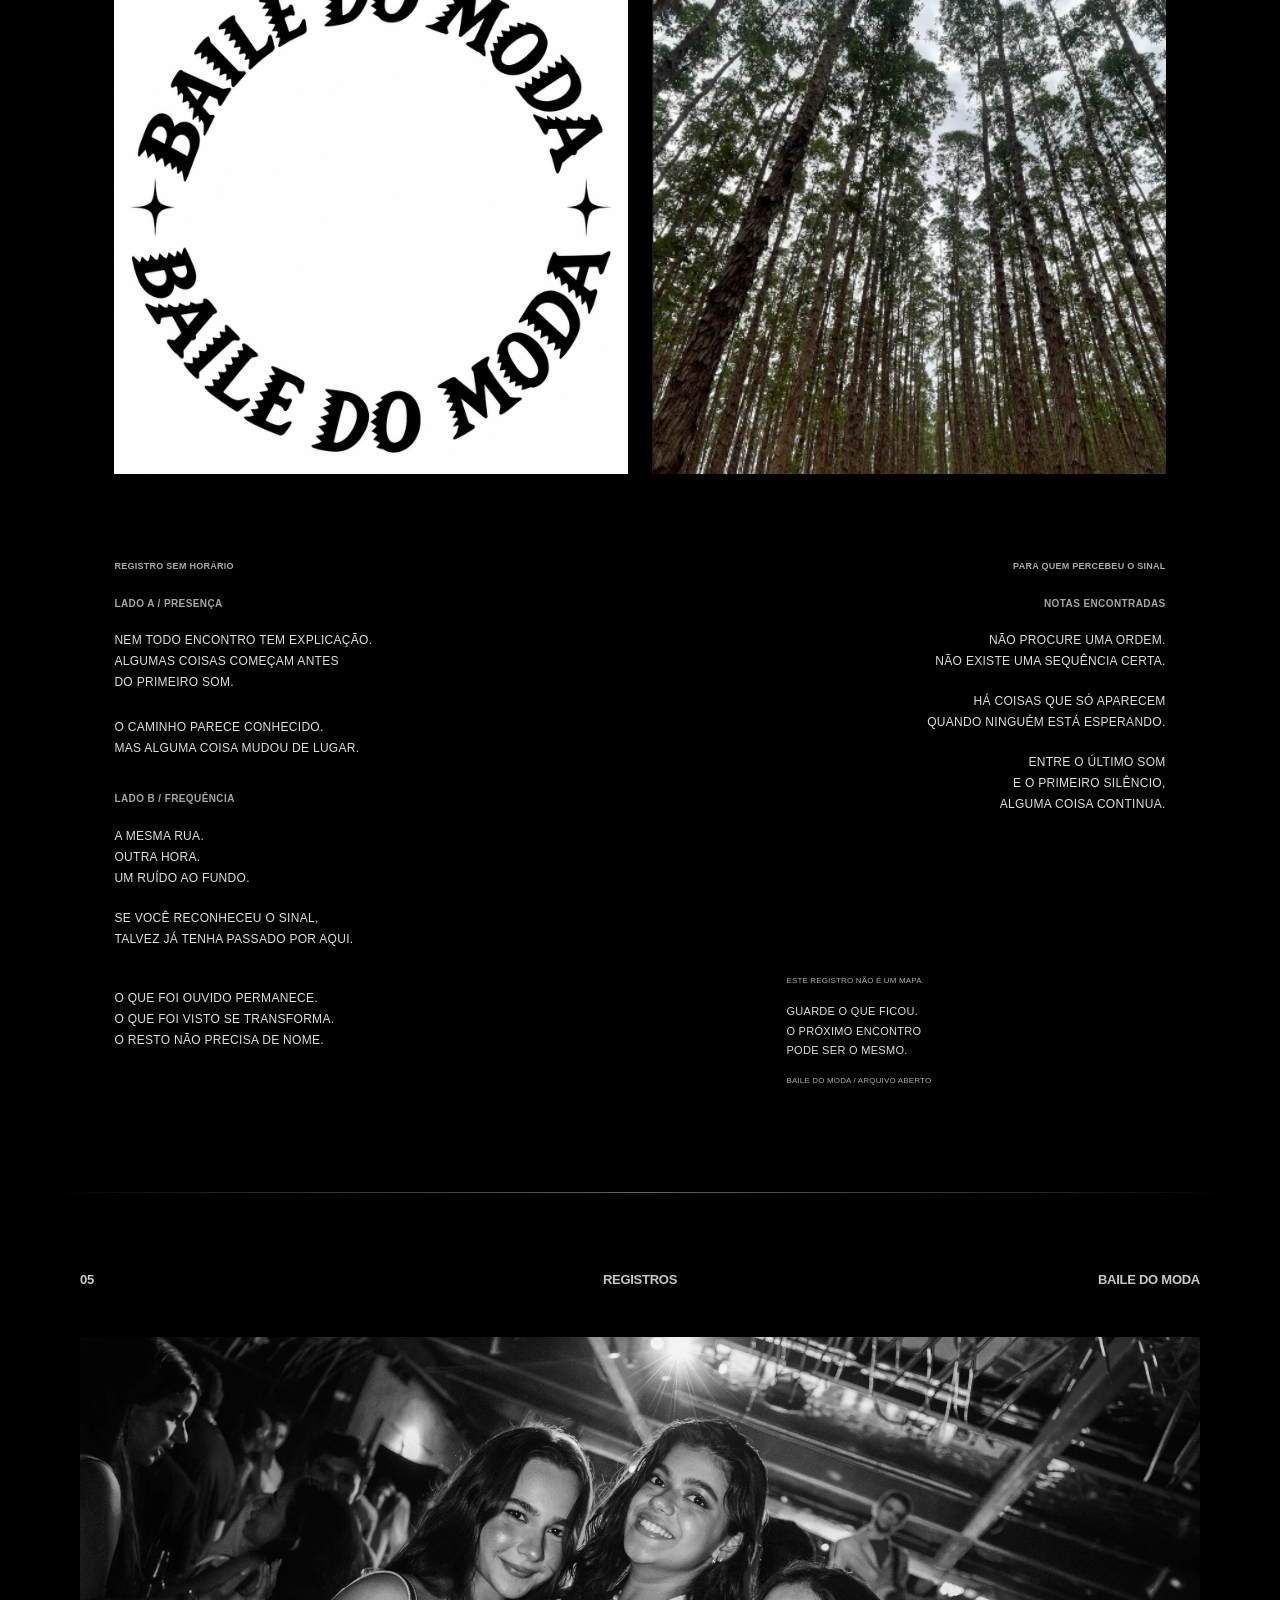
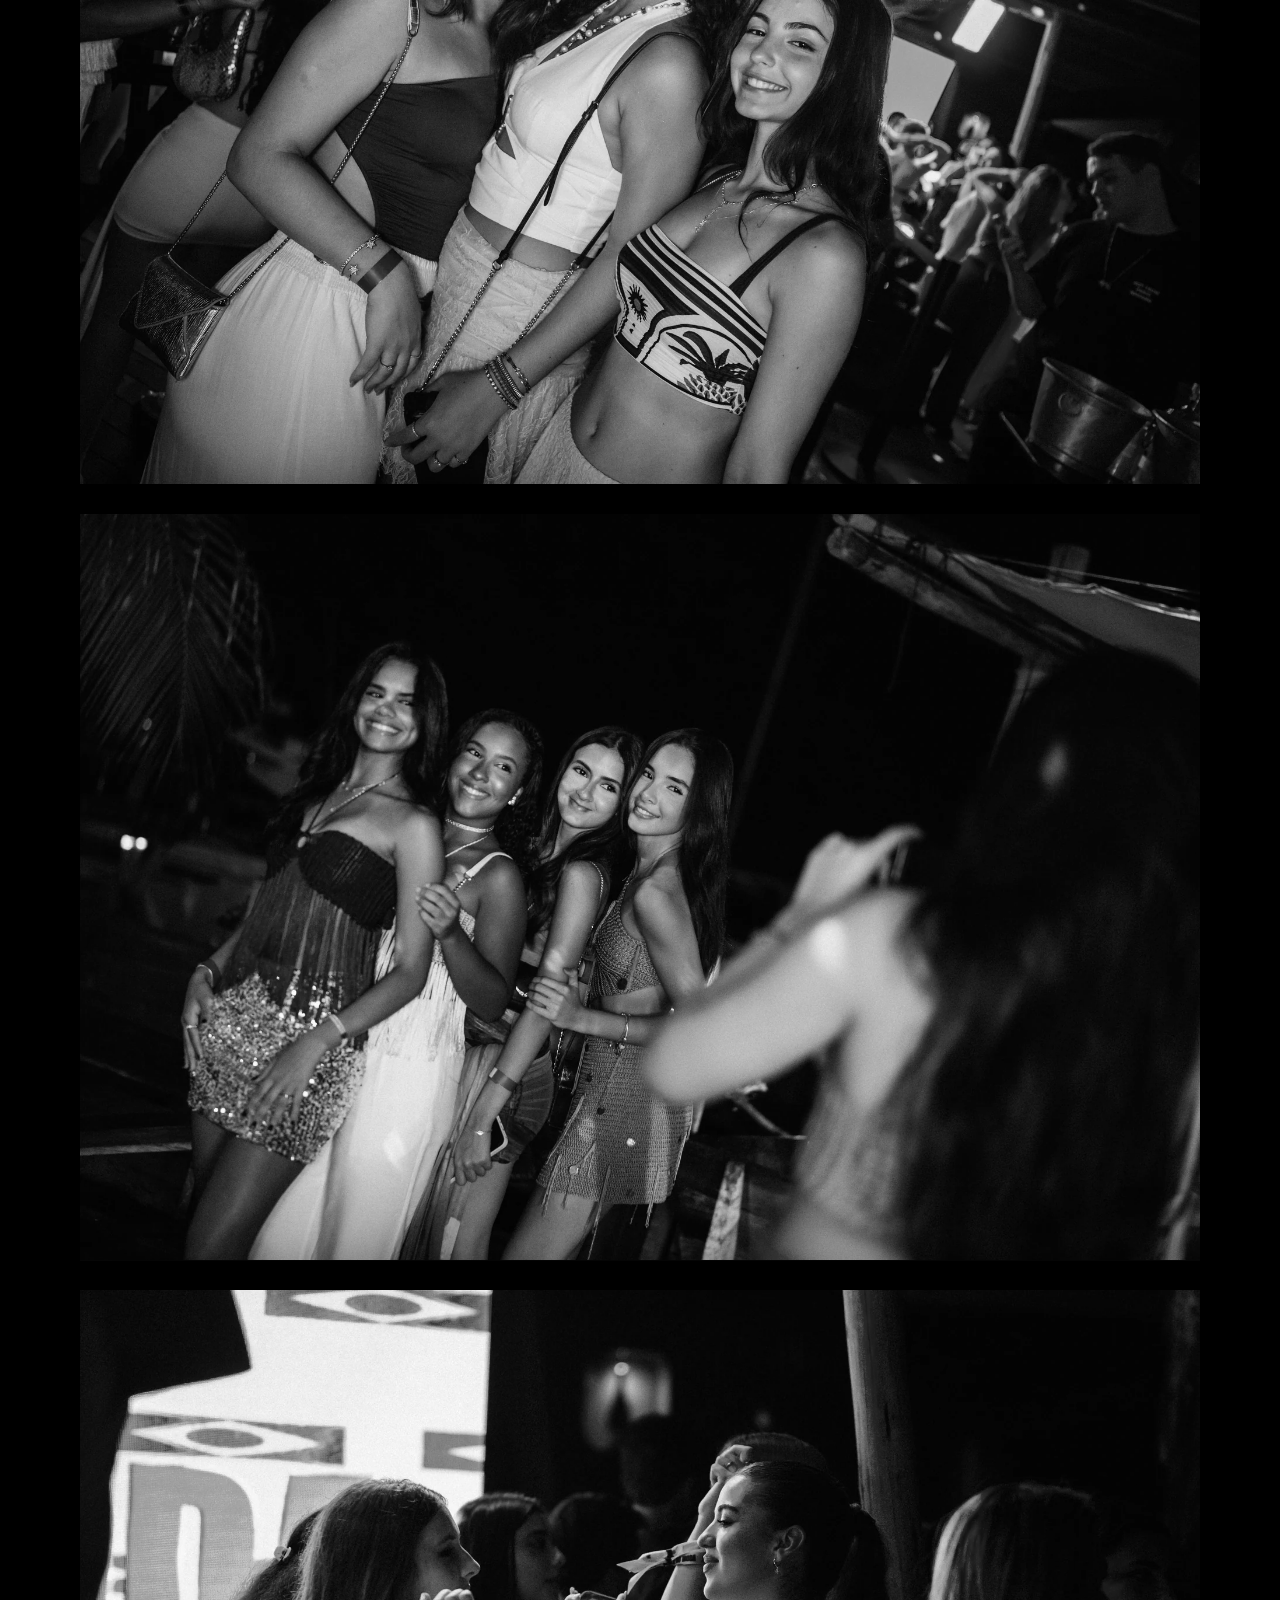
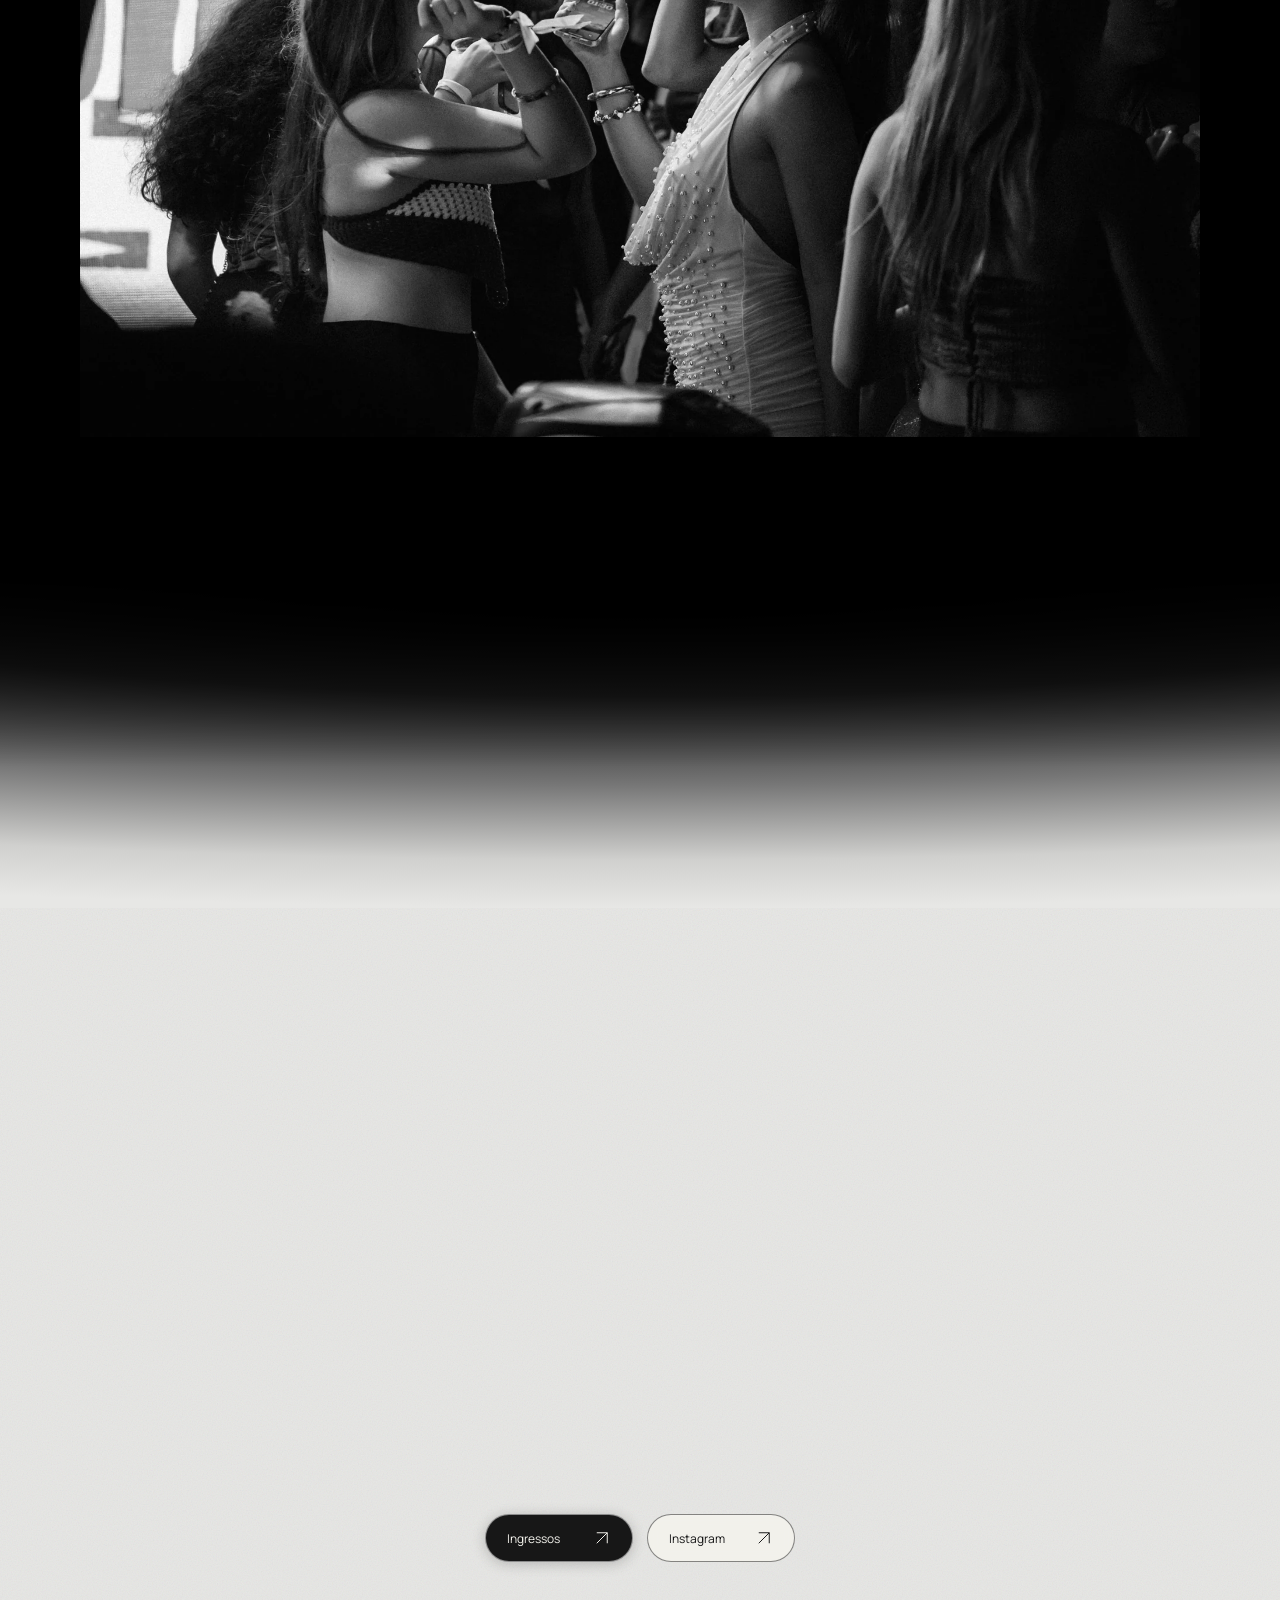
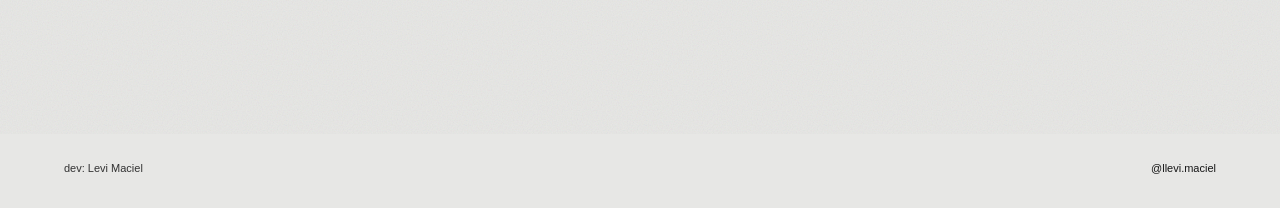
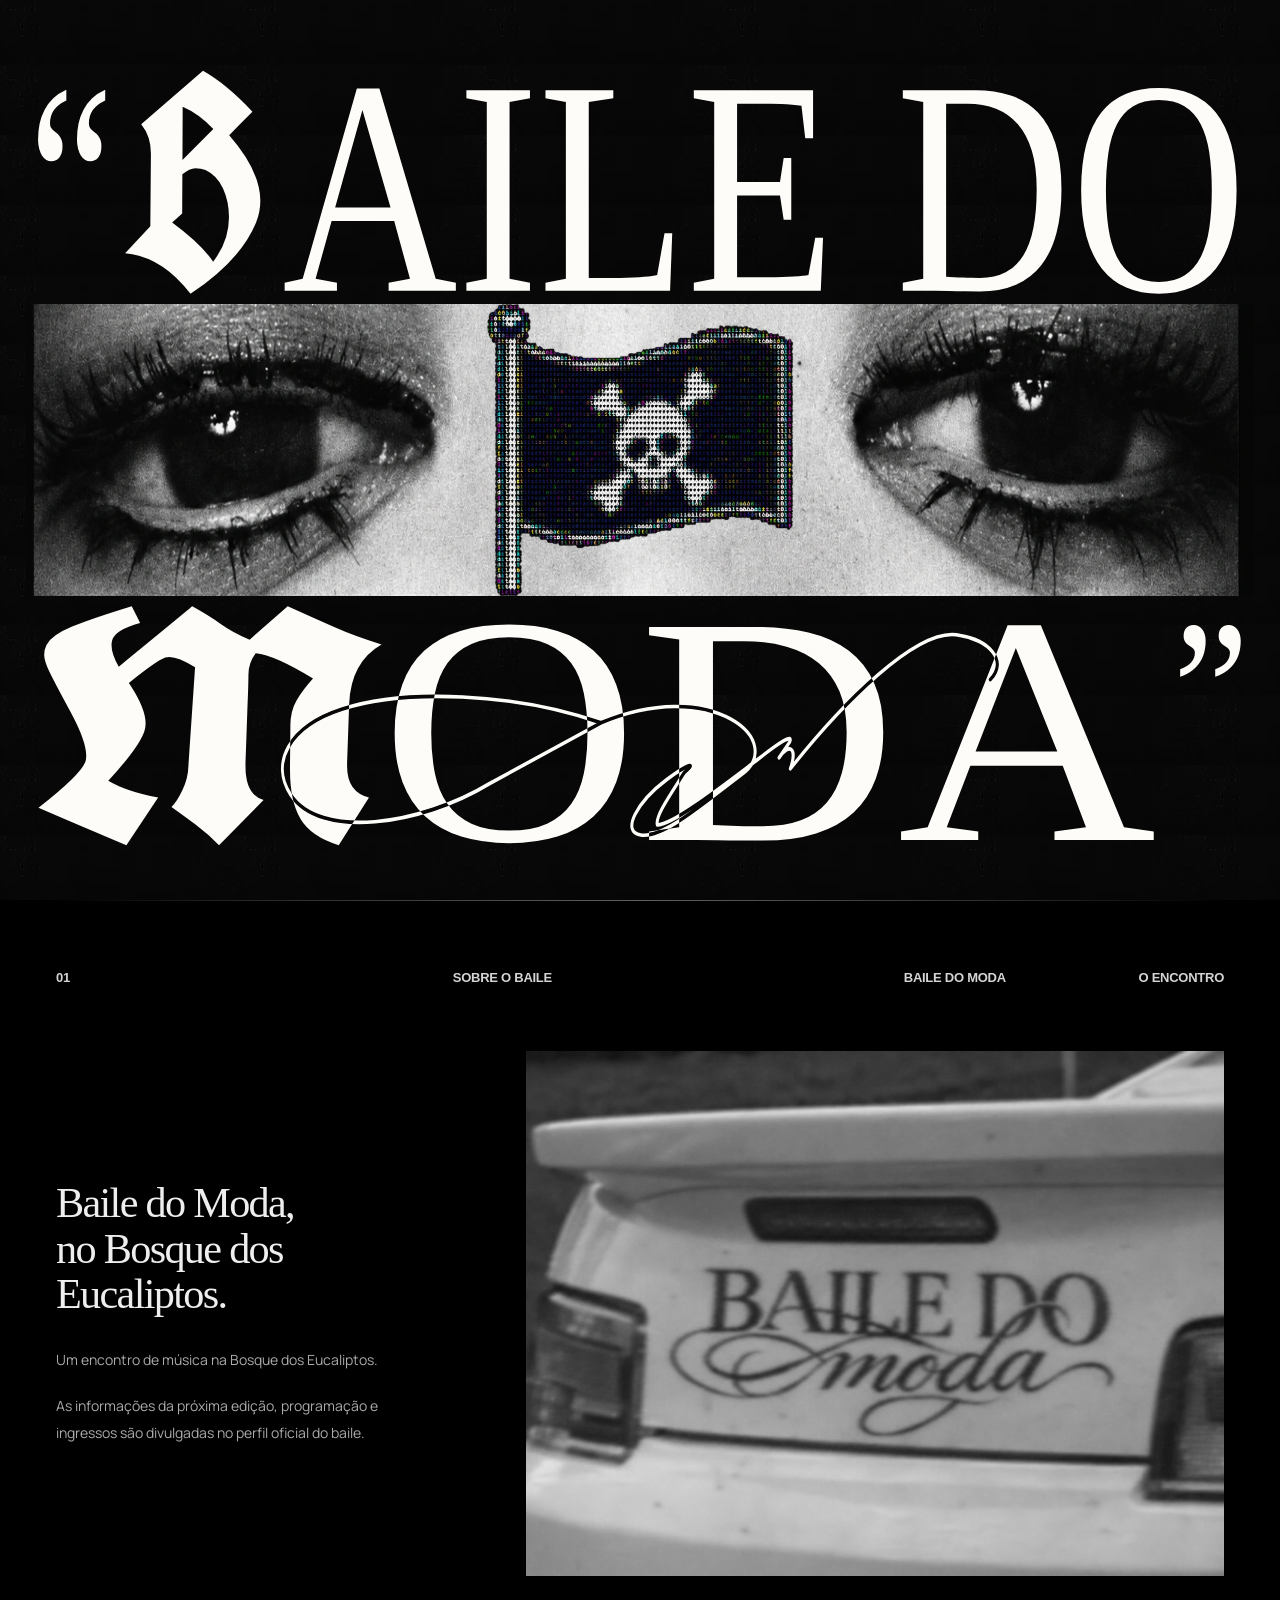
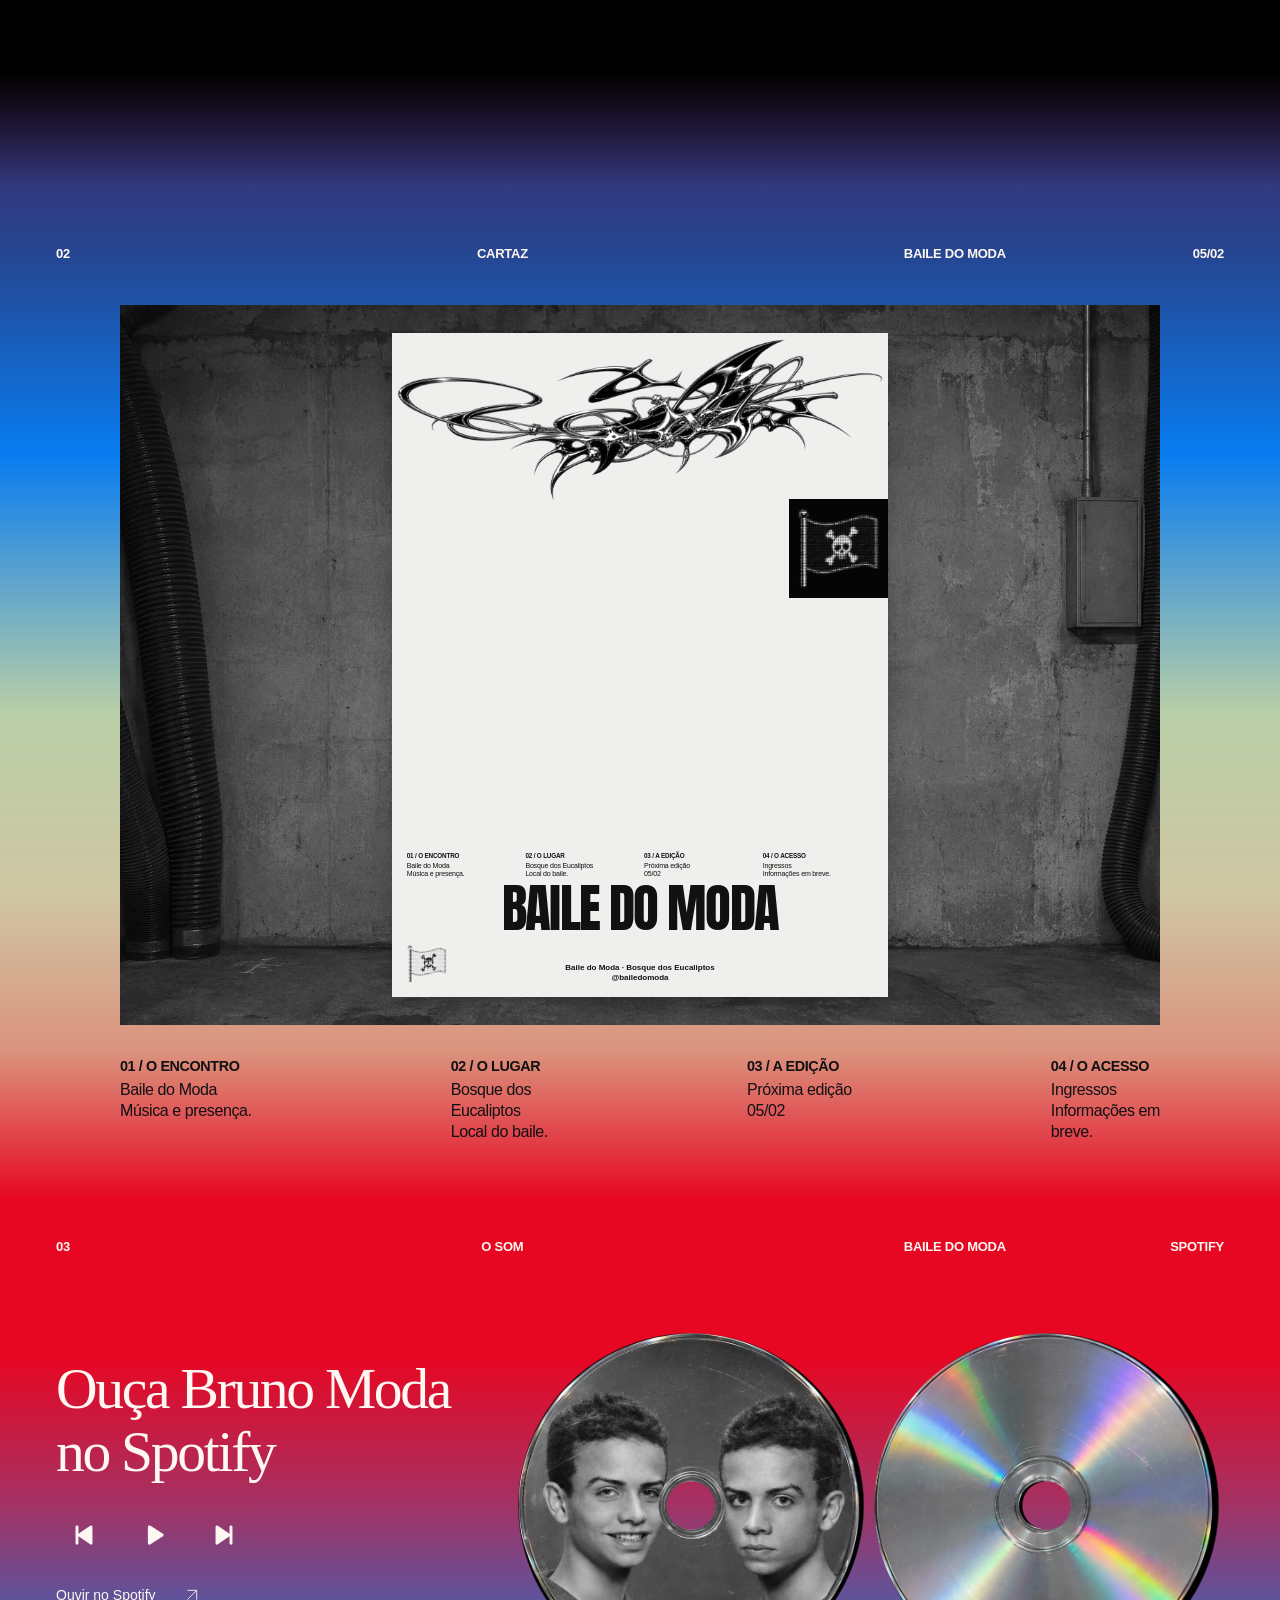
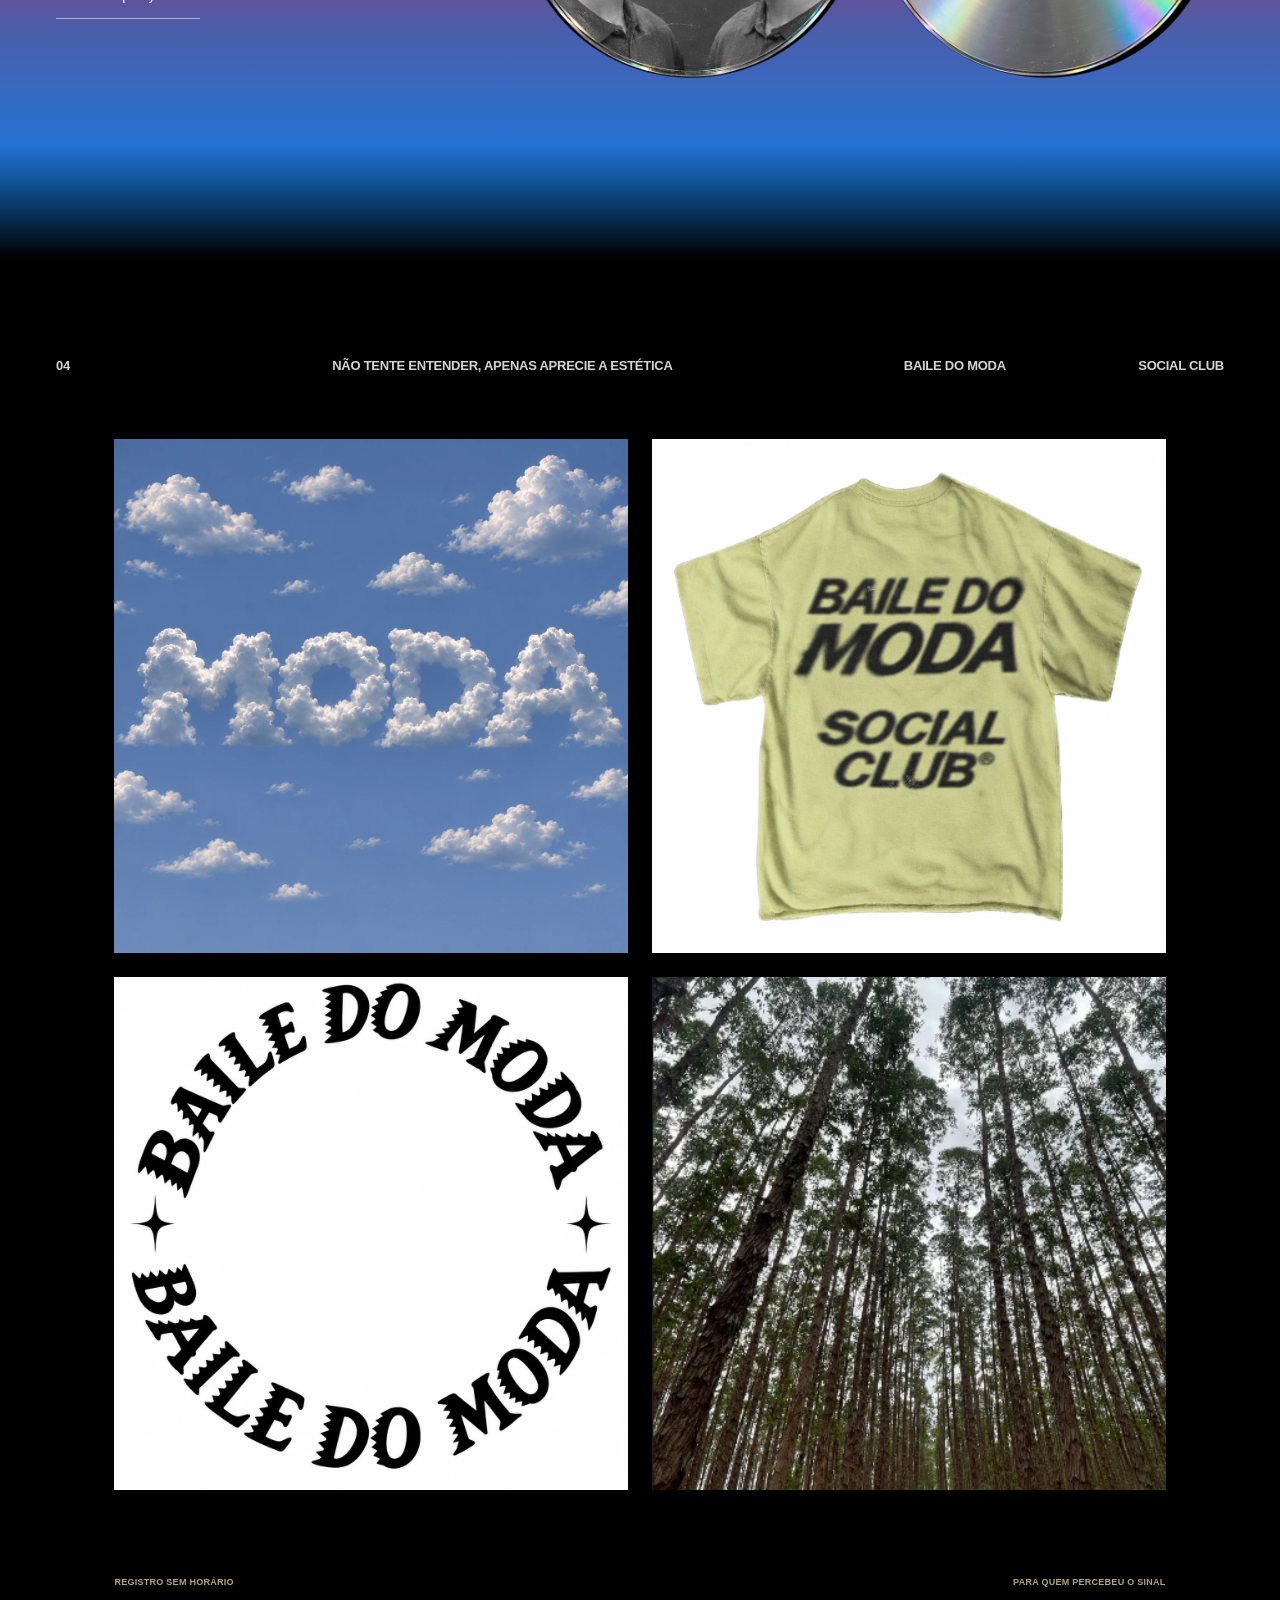
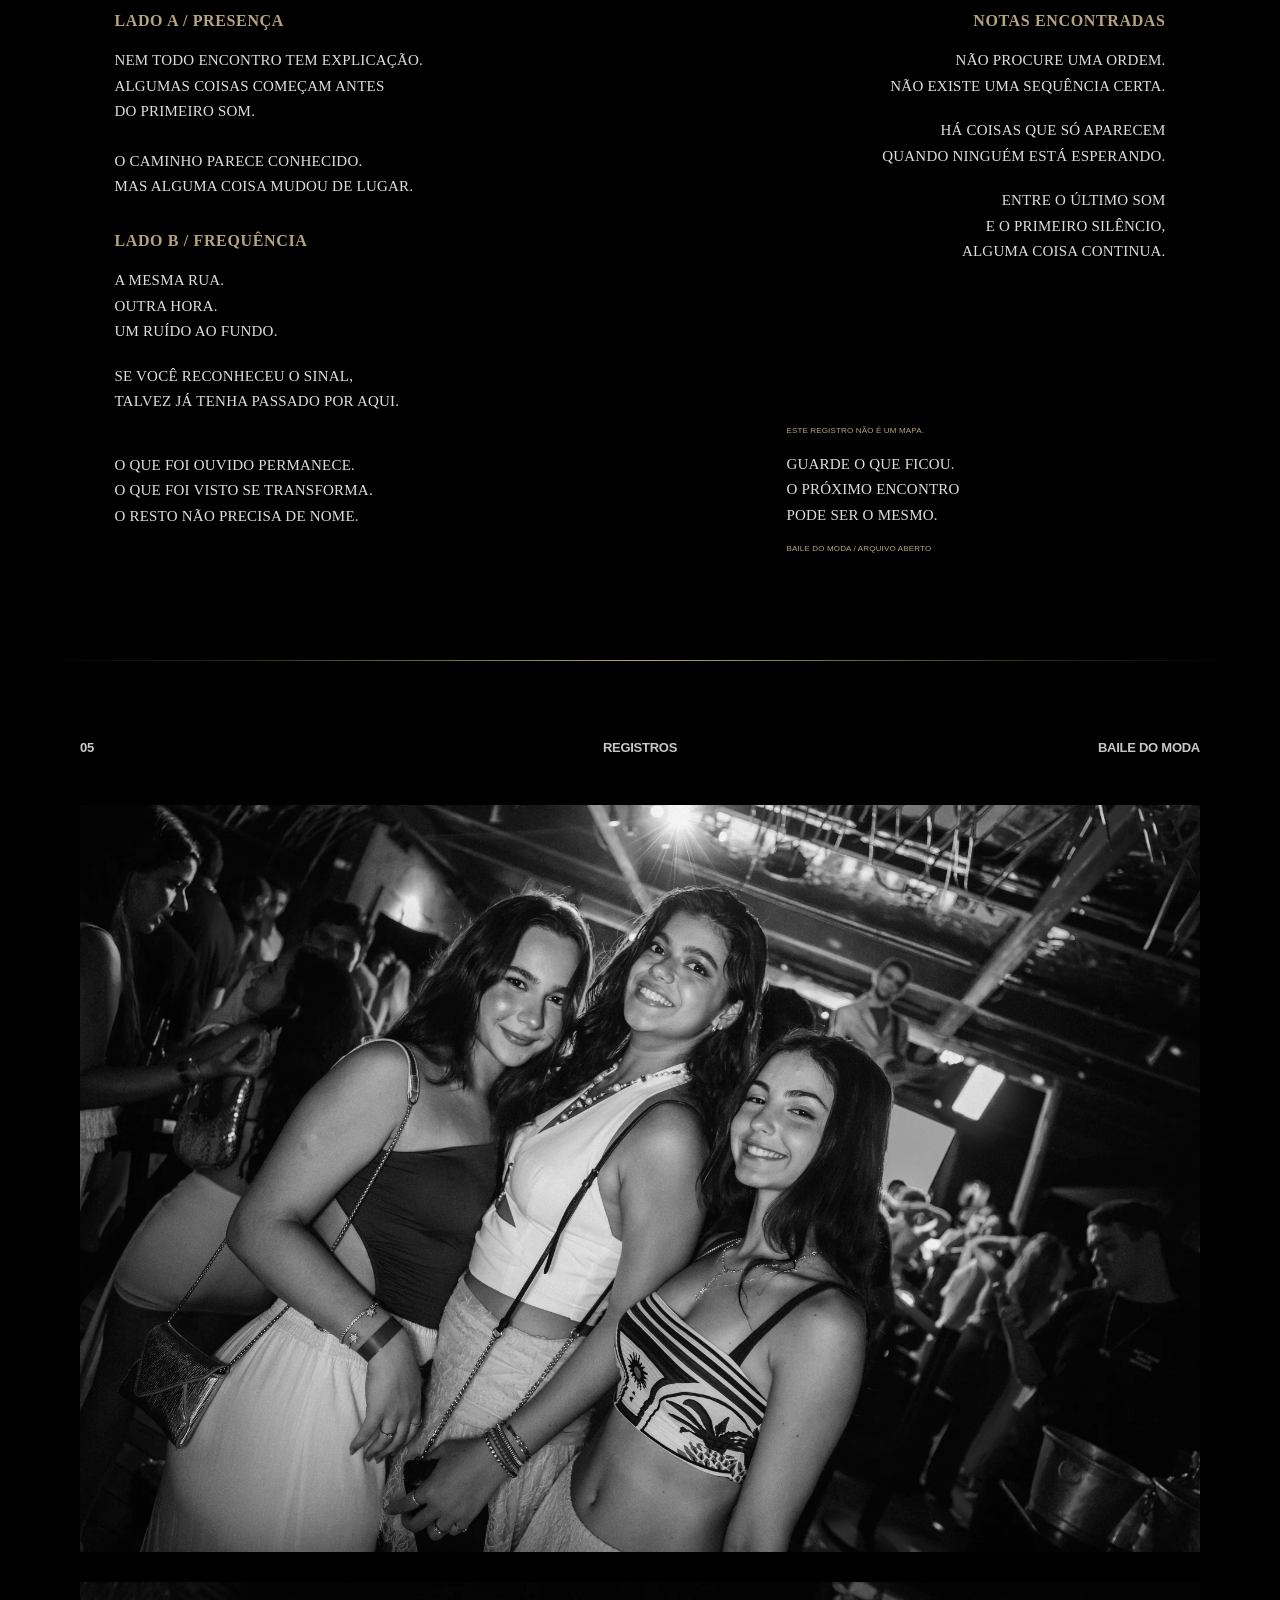
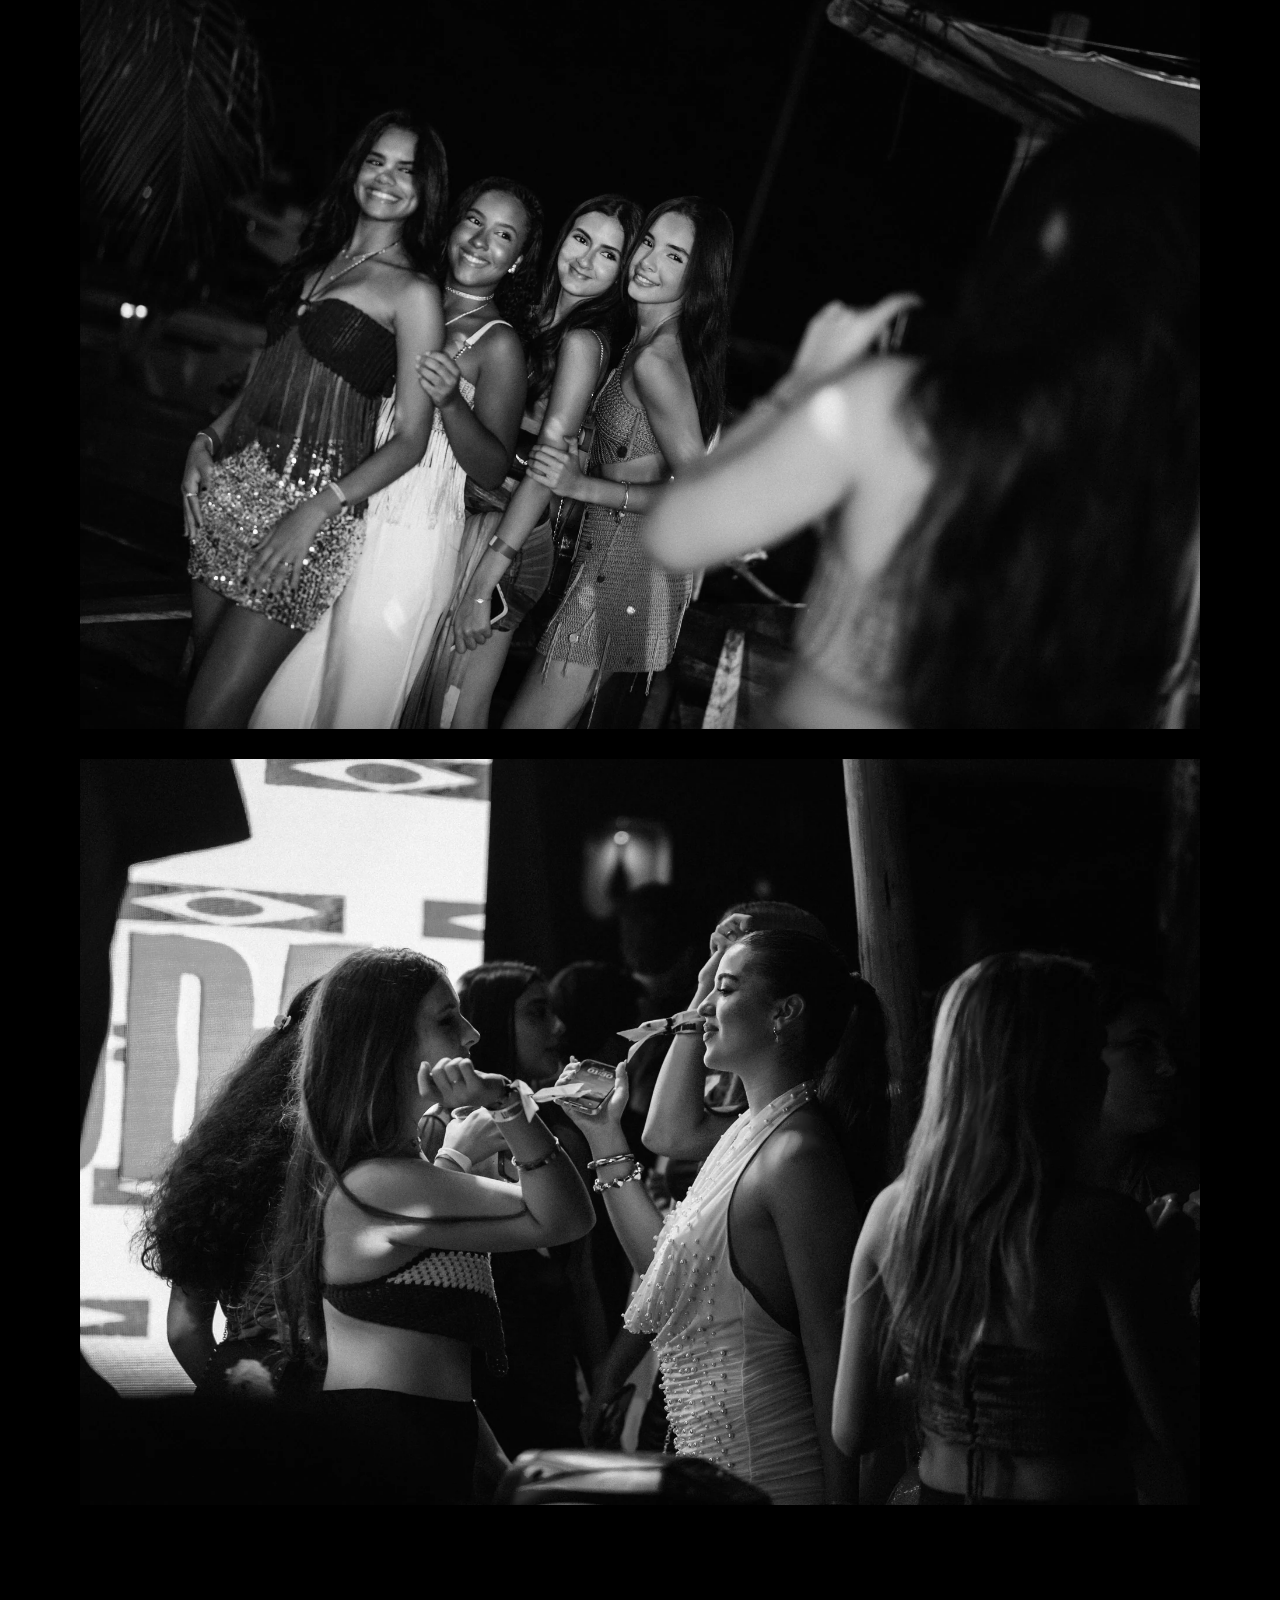
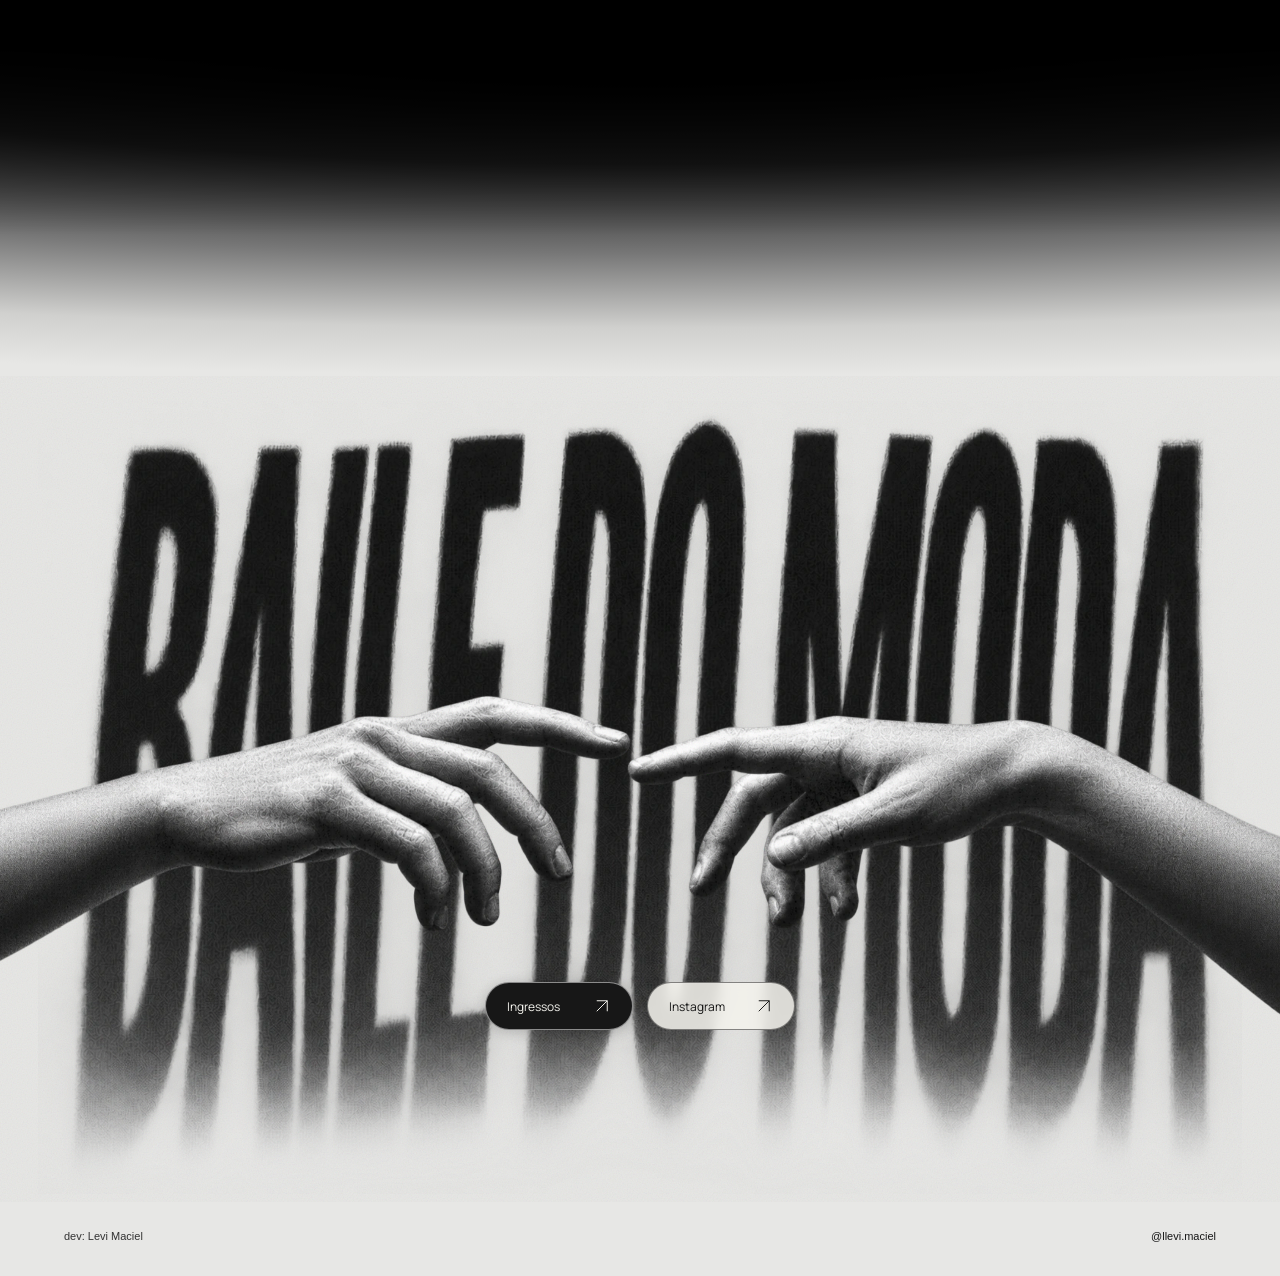
